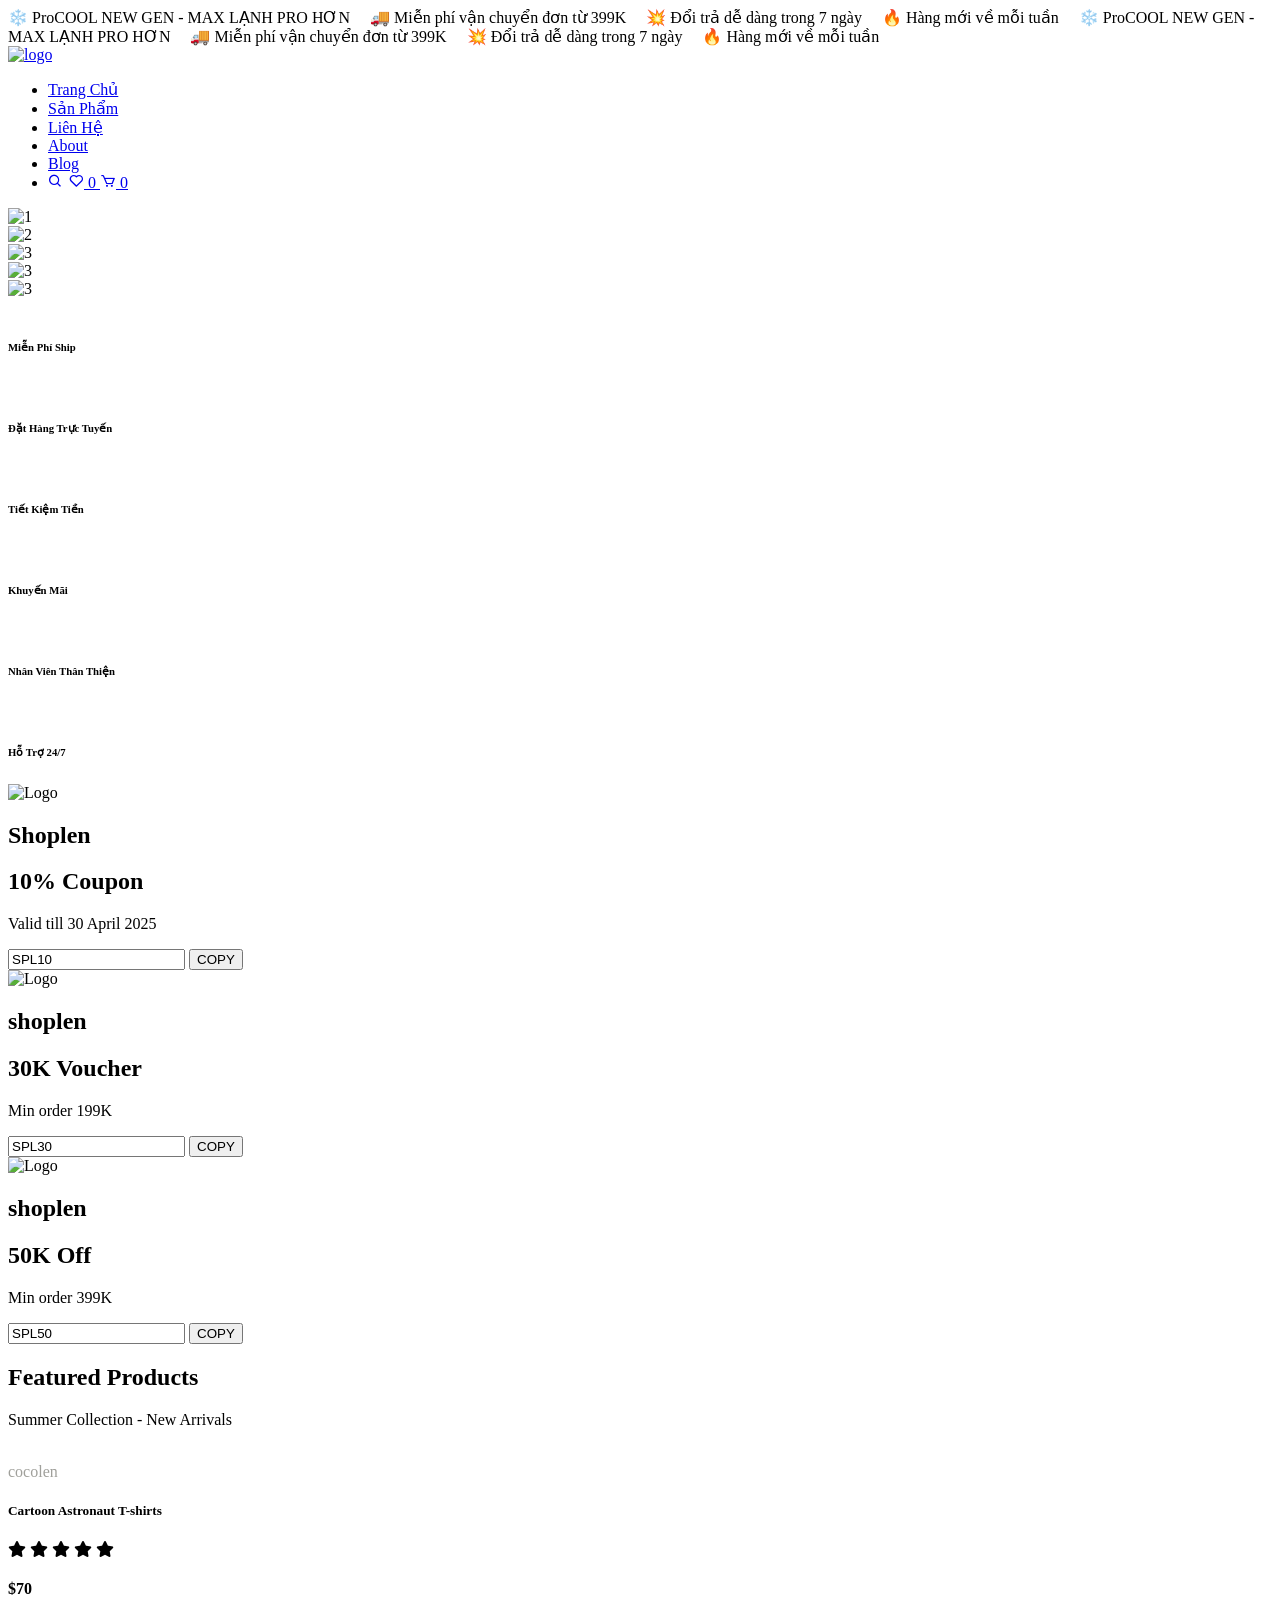
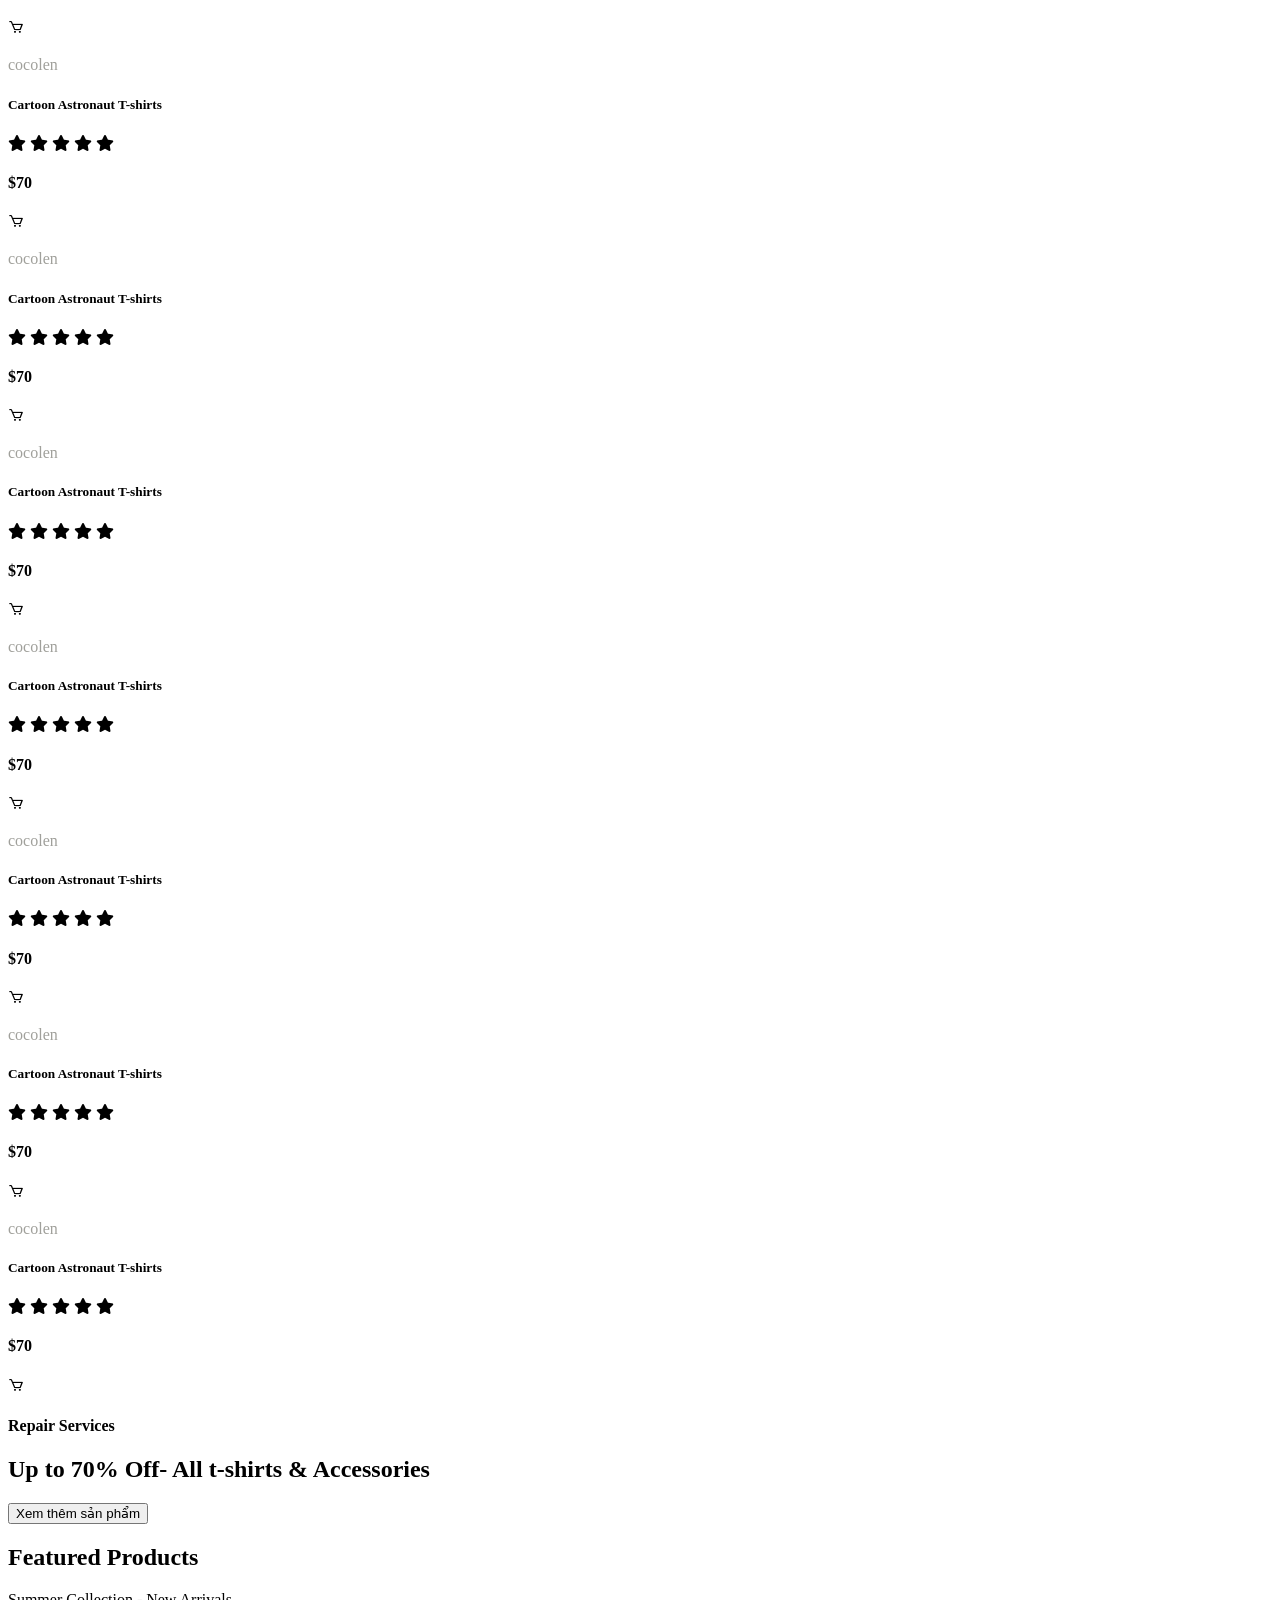
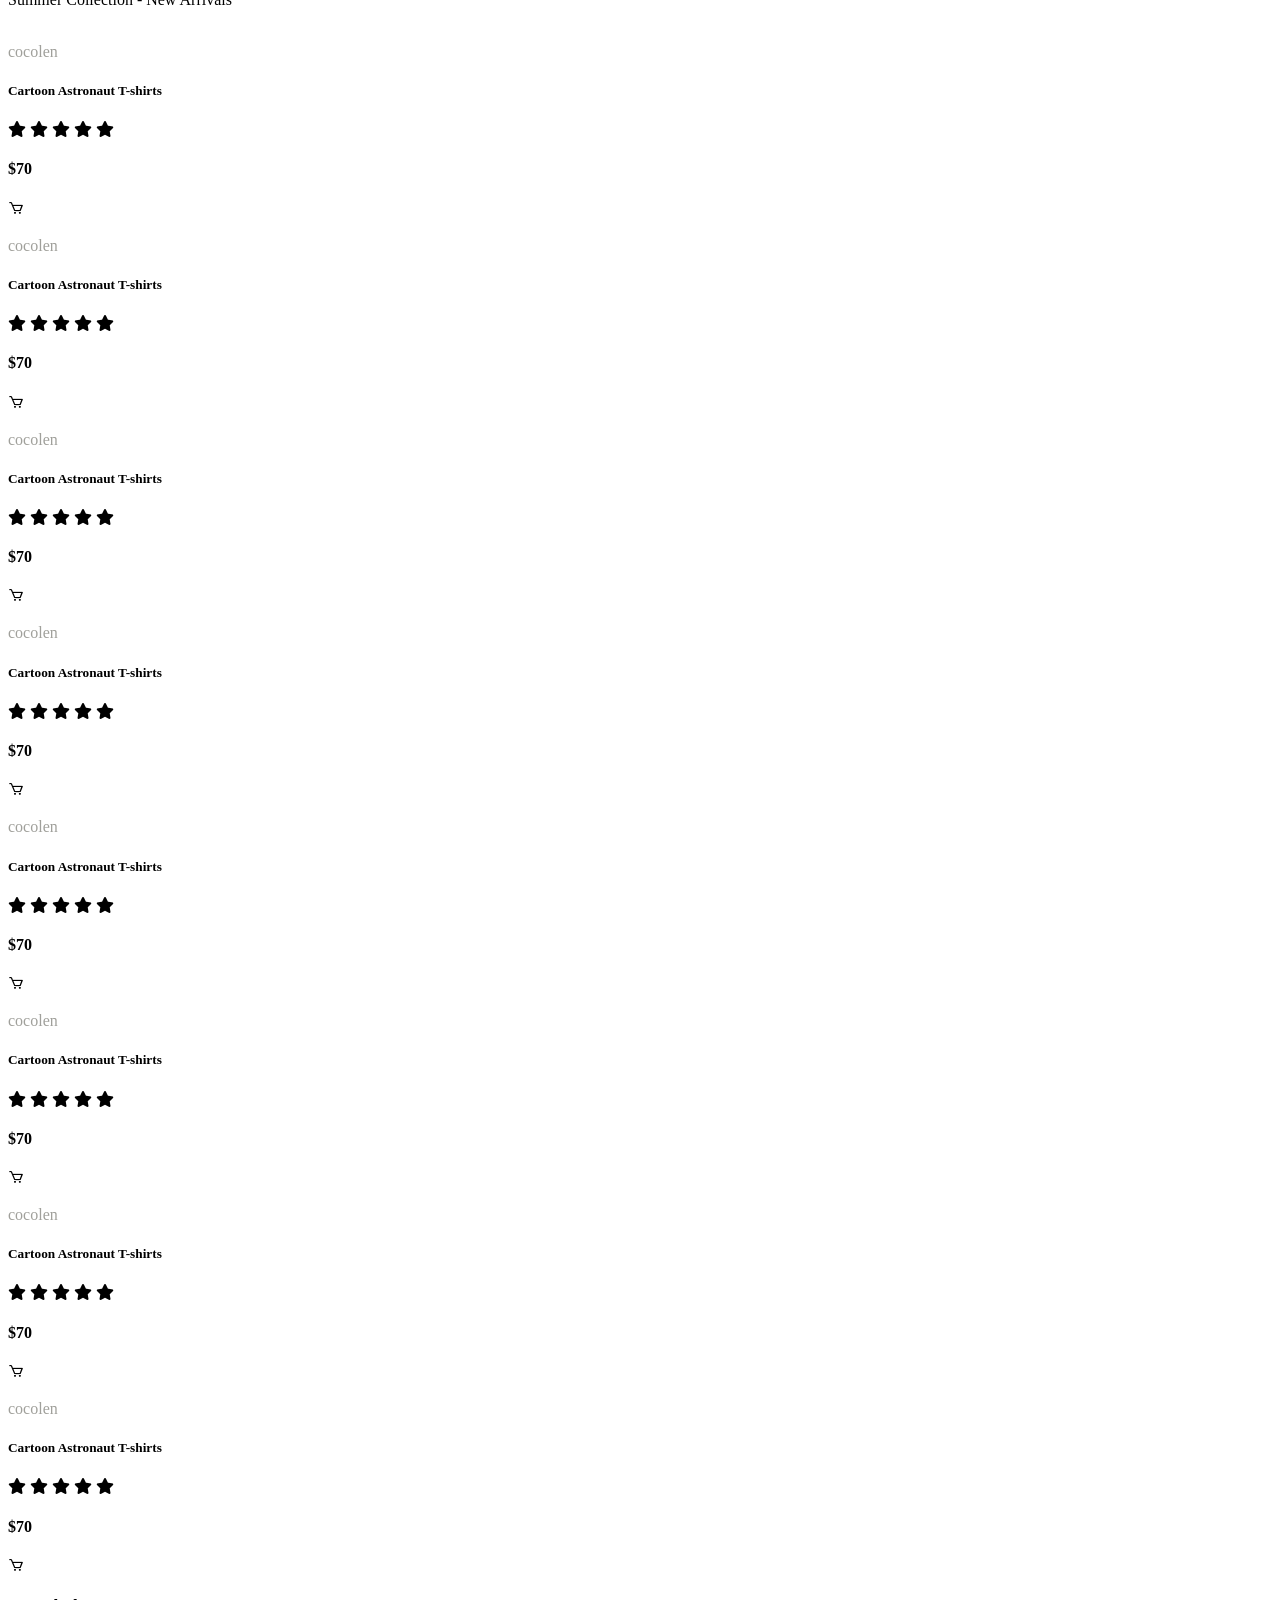
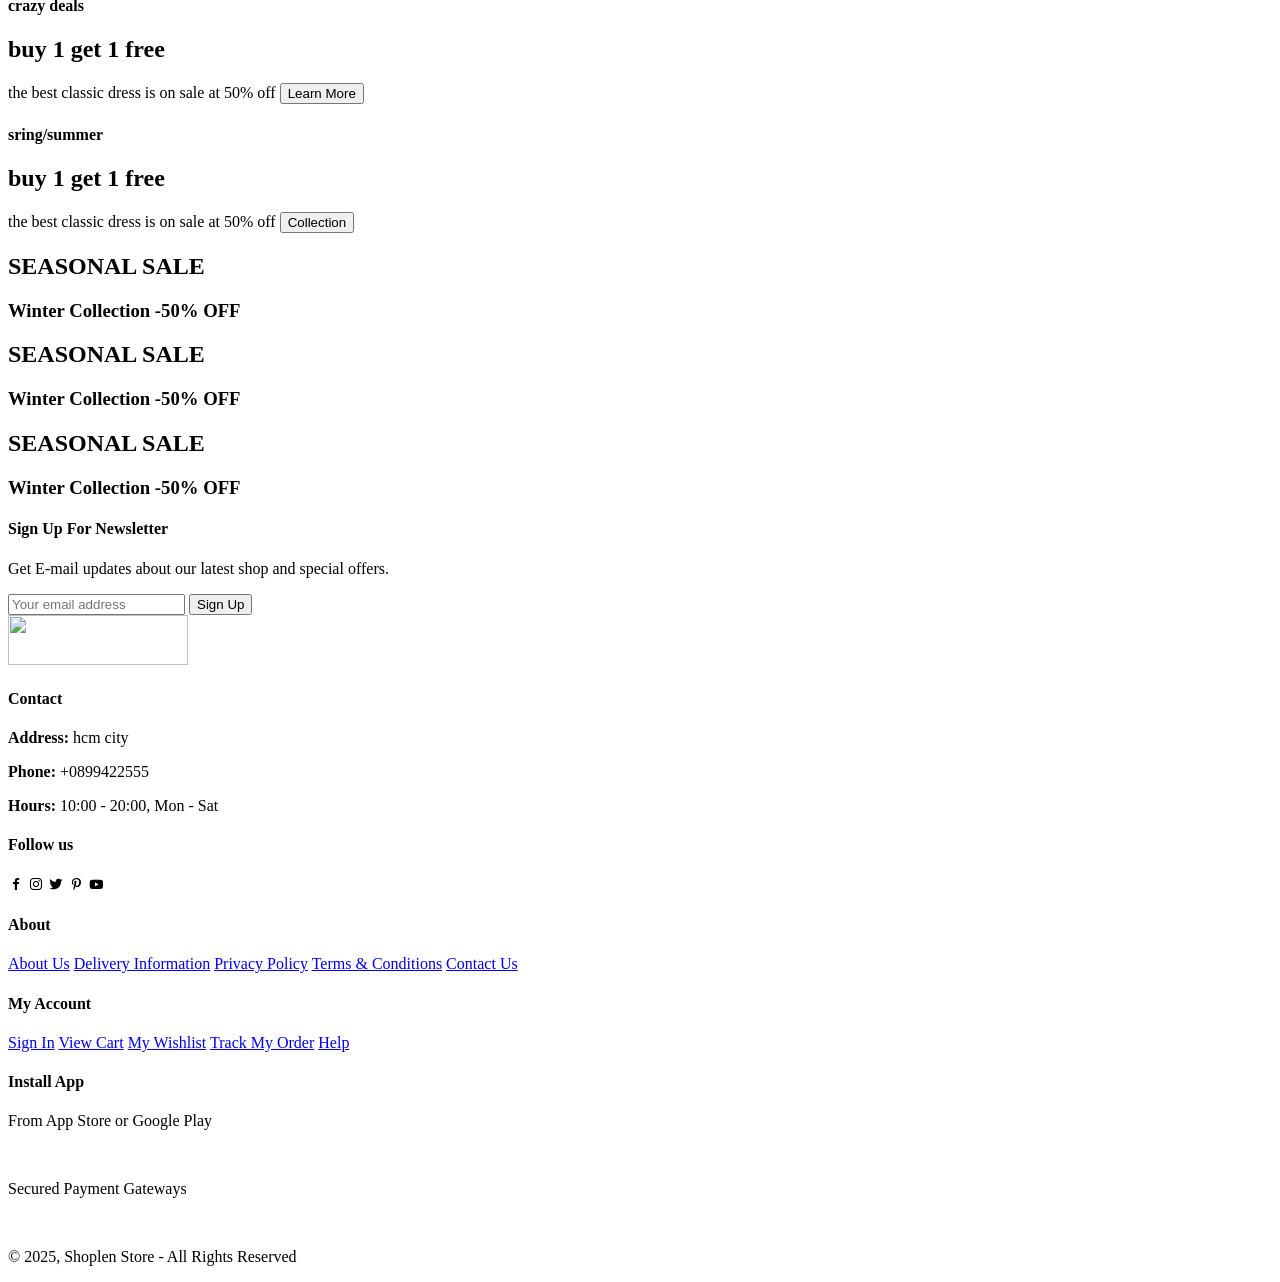
==== index.html @ 3653d57c "Lần commit đầu tiên" ====
<!DOCTYPE html>
<html lang="en">
    <head>
        <meta charset="UTF-8" />
        <meta name="viewport" content="width=device-width, initial-scale=1.0" />
        <title>Shoplen</title>
        <link rel="icon" href="favicon.ico" />
        <link rel="stylesheet" href="/store/style.css" />
        <link rel="stylesheet" href="https://unpkg.com/boxicons@latest/css/boxicons.min.css" />
        <link rel="stylesheet" href="https://cdnjs.cloudflare.com/ajax/libs/font-awesome/6.5.0/css/all.min.css" />
    </head>
    <body>
        <!-- 🔶 Thanh thông báo chạy -->
        <section>
            <div class="marquee-bar">
                <div class="marquee-text">
                    ❄️ ProCOOL NEW GEN - MAX LẠNH PRO HƠN &nbsp;&nbsp;&nbsp; 🚚 Miễn phí vận chuyển đơn từ 399K
                    &nbsp;&nbsp;&nbsp; 💥 Đổi trả dễ dàng trong 7 ngày &nbsp;&nbsp;&nbsp; 🔥 Hàng mới về mỗi tuần
                    &nbsp;&nbsp;&nbsp; ❄️ ProCOOL NEW GEN - MAX LẠNH PRO HƠN &nbsp;&nbsp;&nbsp; 🚚 Miễn phí vận chuyển
                    đơn từ 399K &nbsp;&nbsp;&nbsp; 💥 Đổi trả dễ dàng trong 7 ngày &nbsp;&nbsp;&nbsp; 🔥 Hàng mới về mỗi
                    tuần
                </div>
            </div>
        </section>
        <!-- Thanh header -->
        <section id="main-header">
            <!-- Logo -->
            <a href="index.html"><img height="50" width="180" src="/store/img/logo.png" alt="logo" /></a>
            <div>
                <ul id="nav-menu">
                    <li><a href="index.html">Trang Chủ</a></li>
                    <li><a href="product.html">Sản Phẩm</a></li>
                    <li><a href="contact.html">Liên Hệ</a></li>
                    <li><a href="about.html">About</a></li>
                    <li><a href="blog.html">Blog</a></li>
                    <!-- <li>
                        <a href="#" class="icon-btn" title="Tìm kiếm"><i class="bx bx-search"></i></a>
                        <a href="love.html" class="icon-btn" title="Yêu thích"><i class="bx bx-heart"></i></a>
                        <a href="cart.html" class="icon-btn" title="Giỏ hàng"><i class="bx bx-cart"></i></a>
                    </li> -->
                    <li>
                        <a href="#" class="icon-btn" title="Tìm kiếm"><i class="bx bx-search"></i></a>

                        <a href="love.html" class="icon-btn" title="Yêu thích">
                            <span class="icon-wrapper">
                                <i class="bx bx-heart"></i>
                                <span class="badge">0</span>
                            </span>
                        </a>

                        <a href="cart.html" class="icon-btn" title="Giỏ hàng">
                            <span class="icon-wrapper">
                                <i class="bx bx-cart"></i>
                                <span class="badge">0</span>
                            </span>
                        </a>
                    </li>
                </ul>
            </div>
            <!-- <div id="mobile">
                <a href="cart.html" class="icon-btn" title="Giỏ hàng">
                    <span class="icon-wrapper">
                        <i class="bx bx-cart"></i>
                        <span class="badge">0</span>
                    </span>
                </a>
                <i id="bar" class="bx bx-menu"></i>
            </div> -->
        </section>
        <!-- Thanh header -->
        <!-- <header class="main-header"> -->
        <!-- 🔶 Logo -->
        <!-- <img src="/store/img/logo2.png" height="30" width="185" alt="icondenim" />
                <nav class="nav-menu">
                    <a href="#">Sản phẩm</a>
                    <a href="#">Khuyến mãi</a>
                    <a href="#">Liên hệ</a>
                    <a href="#">Blog</a>
                </nav> -->
        <!-- Cho vào header/menu -->
        <!-- <div class="header-icons">
                    <a href="#" class="icon-btn" title="Tìm kiếm"><i class="bx bx-search"></i></a>
                    <a href="cart.html" class="icon-btn" title="Giỏ hàng"><i class="bx bx-cart"></i></a>
                    <a href="login.html" class="icon-btn" title="Đăng nhập"><i class="bx bx-user"></i></a>
                </div>
            </header> -->

        <!-- 🔶 Slides banner -->
        <section class="hero-slider">
            <div class="slider">
                <div class="slide active"><img src="/store/img/slider_4.webp" alt="1" /></div>
                <div class="slide">
                    <img src="/store/img/slider_3.webp" alt="2" />
                </div>
                <div class="slide">
                    <img src="/store/img/slider_4.webp" alt="3" />
                </div>
                <div class="slide"><img src="/store/img/slider_5.jpg" alt="3" /></div>
                <div class="slide">
                    <img src="/store/img/slider_5.webp" alt="3" />
                </div>
                <!-- Thêm slide tùy ý -->
            </div>
            <!-- Nút trái/phải -->
            <!-- <button class="nav prev">&#10094;</button>
            <button class="nav next">&#10095;</button> -->

            <!-- Dot tròn -->
            <!-- <div class="dots">
                <span class="dot active"></span>
                <span class="dot"></span>
                <span class="dot"></span>
            </div> -->
        </section>
        <section id="feature" class="section-p1">
            <div class="fe-box">
                <img src="/nangnuong/img/features/f1.png" alt="" />
                <h6>Miễn Phí Ship</h6>
            </div>
            <div class="fe-box">
                <img src="/nangnuong/img/features/f2.png" alt="" />
                <h6>Đặt Hàng Trực Tuyến</h6>
            </div>
            <div class="fe-box">
                <img src="/nangnuong/img/features/f3.png" alt="" />
                <h6>Tiết Kiệm Tiền</h6>
            </div>
            <div class="fe-box">
                <img src="/nangnuong/img/features/f4.png" alt="" />
                <h6>Khuyến Mãi</h6>
            </div>
            <div class="fe-box">
                <img src="/nangnuong/img/features/f5.png" alt="" />
                <h6>Nhân Viên Thân Thiện</h6>
            </div>
            <div class="fe-box">
                <img src="/nangnuong/img/features/f6.png" alt="" />
                <h6>Hỗ Trợ 24/7</h6>
            </div>
        </section>
        <!-- <section id="voucher-section" class="section-p1">
            <div class="voucher-container">
                <div class="voucher-box">
                    <img src="/path/icon-voucher.svg" alt="voucher" />
                    <div class="voucher-info">
                        <div class="value">50K</div>
                        <div class="condition">đơn từ 199K</div>
                        <div class="code">PROMO50</div>
                    </div>
                </div>
                <div class="voucher-box">
                    <img src="/path/icon-voucher.svg" alt="voucher" />
                    <div class="voucher-info">
                        <div class="value">70K</div>
                        <div class="condition">đơn từ 399K</div>
                        <div class="code">PROMO70</div>
                    </div>
                </div>
                <div class="voucher-box">
                    <img src="/path/icon-voucher.svg" alt="voucher" />
                    <div class="voucher-info">
                        <div class="value">100K</div>
                        <div class="condition">đơn từ 699K</div>
                        <div class="code">PROMO100</div>
                    </div>
                </div>
            </div>
        </section> -->
        <!-- <section class="voucher">
            <div class="cart">
                <div class="main">
                    <div class="co-img">
                        <img
                            src="https://i.pinimg.com/originals/c7/84/67/c78467db9ff497393cb548a48f02d451.png"
                            alt=""
                        />
                    </div>
                    <div class="vertical"></div>
                    <div class="content">
                        <h2>Mcdonalds</h2>
                        <h1>10% <span>coupon</span></h1>
                        <p>Valid till 30 April 2025</p>
                    </div>
                    <div class="copy-button">
                        <input id="copyvalue" type="text" value="COCOLEN" readonly />
                        <button onclick="copyIt()" class="copybtn">COPY</button>
                    </div>
                </div>
            </div>
        </section> -->
        <section class="voucher-wrapper">
            <div class="voucher-row">
                <!-- Voucher 1 -->
                <div class="coupon-card">
                    <div class="main">
                        <div class="co-img">
                            <!-- <img
                                src="https://i.pinimg.com/originals/c7/84/67/c78467db9ff497393cb548a48f02d451.png"
                                alt="Logo"
                            /> -->
                            <img src="/store/img/voucher.png" alt="Logo" />
                        </div>
                        <div class="vertical"></div>
                        <div class="content">
                            <h2>Shoplen</h2>
                            <h1>10% <span>Coupon</span></h1>
                            <p>Valid till 30 April 2025</p>
                        </div>
                    </div>
                    <div class="copy-button">
                        <!-- <input type="text" class="coupon-code" value="MC10" readonly /> -->
                        <input type="text" class="coupon-code" value="SPL10" readonly />
                        <button class="copybtn">COPY</button>
                    </div>
                </div>

                <!-- Voucher 2 -->
                <div class="coupon-card">
                    <div class="main">
                        <div class="co-img">
                            <img src="/store/img/voucher.png" alt="Logo" />
                        </div>
                        <div class="vertical"></div>
                        <div class="content">
                            <h2>shoplen</h2>
                            <h1>30K <span>Voucher</span></h1>
                            <p>Min order 199K</p>
                        </div>
                    </div>
                    <div class="copy-button">
                        <input type="text" class="coupon-code" value="SPL30" readonly />
                        <button class="copybtn">COPY</button>
                    </div>
                </div>

                <!-- Voucher 3 -->
                <div class="coupon-card">
                    <div class="main">
                        <div class="co-img">
                            <img src="/store/img/voucher.png" alt="Logo" />
                        </div>
                        <div class="vertical"></div>
                        <div class="content">
                            <h2>shoplen</h2>
                            <h1>50K <span>Off</span></h1>
                            <p>Min order 399K</p>
                        </div>
                    </div>
                    <div class="copy-button">
                        <input type="text" class="coupon-code" value="SPL50" readonly />
                        <button class="copybtn">COPY</button>
                    </div>
                </div>
            </div>
        </section>
        <!-- 🔶 Sản phẩm nổi bật -->
        <section id="product1" class="section-p1">
            <h2>Featured Products</h2>
            <p>Summer Collection - New Arrivals</p>
            <div class="pro-container">
                <div class="pro" onclick="window.location.href='productdetails.html';" style="cursor: pointer">
                    <img src="/nangnuong/img/cuonlen/Group 1.png" alt="" />
                    <div class="des">
                        <span style="color: rgb(160, 160, 155)">cocolen</span>
                        <h5>Cartoon Astronaut T-shirts</h5>
                        <div class="star">
                            <i class="fas fa-star"></i>
                            <i class="fas fa-star"></i>
                            <i class="fas fa-star"></i>
                            <i class="fas fa-star"></i>
                            <i class="fas fa-star"></i>
                        </div>
                        <h4>$70</h4>
                    </div>
                    <!-- <a href="#"><i class="fa-solid fa-cart-shopping" style="color:blueviolet;"></i></a> -->
                    <!-- <img width="10" height="10" src="https://theme.hstatic.net/1000360022/1001315729/14/shopping-cart.svg?v=14680" alt=""> -->
                    <a href="#" class="cart"
                        ><i class="bx bx-cart" style="color: black; width: 20px height 20px"></i>
                    </a>
                </div>
                <div class="pro">
                    <img src="/nangnuong/img/cuonlen/Group 2.png" alt="" />
                    <div class="des">
                        <span style="color: rgb(160, 160, 155)">cocolen</span>
                        <h5>Cartoon Astronaut T-shirts</h5>
                        <div class="star">
                            <i class="fas fa-star"></i>
                            <i class="fas fa-star"></i>
                            <i class="fas fa-star"></i>
                            <i class="fas fa-star"></i>
                            <i class="fas fa-star"></i>
                        </div>
                        <h4>$70</h4>
                    </div>
                    <!-- <a href="#"><i class="fa-solid fa-cart-shopping" style="color:blueviolet;"></i></a> -->
                    <!-- <img width="10" height="10" src="https://theme.hstatic.net/1000360022/1001315729/14/shopping-cart.svg?v=14680" alt=""> -->
                    <a href="#" class="cart"
                        ><i class="bx bx-cart" style="color: black; width: 20px height 20px"></i>
                    </a>
                </div>
                <div class="pro">
                    <img src="/nangnuong/img/cuonlen/Group 3.png" alt="" />
                    <div class="des">
                        <span style="color: rgb(160, 160, 155)">cocolen</span>
                        <h5>Cartoon Astronaut T-shirts</h5>
                        <div class="star">
                            <i class="fas fa-star"></i>
                            <i class="fas fa-star"></i>
                            <i class="fas fa-star"></i>
                            <i class="fas fa-star"></i>
                            <i class="fas fa-star"></i>
                        </div>
                        <h4>$70</h4>
                    </div>
                    <!-- <a href="#"><i class="fa-solid fa-cart-shopping" style="color:blueviolet;"></i></a> -->
                    <!-- <img width="10" height="10" src="https://theme.hstatic.net/1000360022/1001315729/14/shopping-cart.svg?v=14680" alt=""> -->
                    <a href="#" class="cart"
                        ><i class="bx bx-cart" style="color: black; width: 20px height 20px"></i>
                    </a>
                </div>
                <div class="pro">
                    <img src="/nangnuong/img/cuonlen/Group 4.png" alt="" />
                    <div class="des">
                        <span style="color: rgb(160, 160, 155)">cocolen</span>
                        <h5>Cartoon Astronaut T-shirts</h5>
                        <div class="star">
                            <i class="fas fa-star"></i>
                            <i class="fas fa-star"></i>
                            <i class="fas fa-star"></i>
                            <i class="fas fa-star"></i>
                            <i class="fas fa-star"></i>
                        </div>
                        <h4>$70</h4>
                    </div>
                    <!-- <a href="#"><i class="fa-solid fa-cart-shopping" style="color:blueviolet;"></i></a> -->
                    <!-- <img width="10" height="10" src="https://theme.hstatic.net/1000360022/1001315729/14/shopping-cart.svg?v=14680" alt=""> -->
                    <a href="#" class="cart"
                        ><i class="bx bx-cart" style="color: black; width: 20px height 20px"></i>
                    </a>
                </div>
                <div class="pro">
                    <img src="/nangnuong/img/cuonlen/Group 5.png" alt="" />
                    <div class="des">
                        <span style="color: rgb(160, 160, 155)">cocolen</span>
                        <h5>Cartoon Astronaut T-shirts</h5>
                        <div class="star">
                            <i class="fas fa-star"></i>
                            <i class="fas fa-star"></i>
                            <i class="fas fa-star"></i>
                            <i class="fas fa-star"></i>
                            <i class="fas fa-star"></i>
                        </div>
                        <h4>$70</h4>
                    </div>
                    <!-- <a href="#"><i class="fa-solid fa-cart-shopping" style="color:blueviolet;"></i></a> -->
                    <!-- <img width="10" height="10" src="https://theme.hstatic.net/1000360022/1001315729/14/shopping-cart.svg?v=14680" alt=""> -->
                    <a href="#" class="cart"
                        ><i class="bx bx-cart" style="color: black; width: 20px height 20px"></i>
                    </a>
                </div>
                <div class="pro">
                    <img src="/nangnuong/img/cuonlen/Group 6.png" alt="" />
                    <div class="des">
                        <span style="color: rgb(160, 160, 155)">cocolen</span>
                        <h5>Cartoon Astronaut T-shirts</h5>
                        <div class="star">
                            <i class="fas fa-star"></i>
                            <i class="fas fa-star"></i>
                            <i class="fas fa-star"></i>
                            <i class="fas fa-star"></i>
                            <i class="fas fa-star"></i>
                        </div>
                        <h4>$70</h4>
                    </div>
                    <!-- <a href="#"><i class="fa-solid fa-cart-shopping" style="color:blueviolet;"></i></a> -->
                    <!-- <img width="10" height="10" src="https://theme.hstatic.net/1000360022/1001315729/14/shopping-cart.svg?v=14680" alt=""> -->
                    <a href="#" class="cart"
                        ><i class="bx bx-cart" style="color: black; width: 20px height 20px"></i>
                    </a>
                </div>
                <div class="pro">
                    <img src="/nangnuong/img/cuonlen/Group 7.png" alt="" />
                    <div class="des">
                        <span style="color: rgb(160, 160, 155)">cocolen</span>
                        <h5>Cartoon Astronaut T-shirts</h5>
                        <div class="star">
                            <i class="fas fa-star"></i>
                            <i class="fas fa-star"></i>
                            <i class="fas fa-star"></i>
                            <i class="fas fa-star"></i>
                            <i class="fas fa-star"></i>
                        </div>
                        <h4>$70</h4>
                    </div>
                    <!-- <a href="#"><i class="fa-solid fa-cart-shopping" style="color:blueviolet;"></i></a> -->
                    <!-- <img width="10" height="10" src="https://theme.hstatic.net/1000360022/1001315729/14/shopping-cart.svg?v=14680" alt=""> -->
                    <a href="#" class="cart"
                        ><i class="bx bx-cart" style="color: black; width: 20px height 20px"></i>
                    </a>
                </div>
                <div class="pro">
                    <img src="/nangnuong/img/cuonlen/Group 8.png" alt="" />
                    <div class="des">
                        <span style="color: rgb(160, 160, 155)">cocolen</span>
                        <h5>Cartoon Astronaut T-shirts</h5>
                        <div class="star">
                            <i class="fas fa-star"></i>
                            <i class="fas fa-star"></i>
                            <i class="fas fa-star"></i>
                            <i class="fas fa-star"></i>
                            <i class="fas fa-star"></i>
                        </div>
                        <h4>$70</h4>
                    </div>
                    <!-- <a href="#"><i class="fa-solid fa-cart-shopping" style="color:blueviolet;"></i></a> -->
                    <!-- <img width="10" height="10" src="https://theme.hstatic.net/1000360022/1001315729/14/shopping-cart.svg?v=14680" alt=""> -->
                    <a href="#" class="cart"
                        ><i class="bx bx-cart" style="color: black; width: 20px height 20px"></i>
                    </a>
                </div>
            </div>
        </section>
        <!-- 🔶 banner -->
        <section id="banner">
            <h4>Repair Services</h4>
            <h2>Up to <span>70% Off</span>- All t-shirts & Accessories</h2>
            <button onclick="window.location.href='newproduct.html'">Xem thêm sản phẩm</button>
        </section>
        <!-- <section id="banner">
            <div class="banner-content">
                <h4>Repair Services</h4>
                <h2>Up to <span>70% Off</span> - All t-shirts & Accessories</h2>
                <button>Explore More</button>
            </div>
        </section> -->
        <!-- 🔶 Sản phẩm mới -->
        <section id="product1" class="section-p1">
            <h2>Featured Products</h2>
            <p>Summer Collection - New Arrivals</p>
            <div class="pro-container">
                <div class="pro">
                    <img src="/nangnuong/img/cuonlen/Group 9.png" alt="" />
                    <div class="des">
                        <span style="color: rgb(160, 160, 155)">cocolen</span>
                        <h5>Cartoon Astronaut T-shirts</h5>
                        <div class="star">
                            <i class="fas fa-star"></i>
                            <i class="fas fa-star"></i>
                            <i class="fas fa-star"></i>
                            <i class="fas fa-star"></i>
                            <i class="fas fa-star"></i>
                        </div>
                        <h4>$70</h4>
                    </div>
                    <!-- <a href="#"><i class="fa-solid fa-cart-shopping" style="color:blueviolet;"></i></a> -->
                    <!-- <img width="10" height="10" src="https://theme.hstatic.net/1000360022/1001315729/14/shopping-cart.svg?v=14680" alt=""> -->
                    <a href="#" class="cart"
                        ><i class="bx bx-cart" style="color: black; width: 20px height 20px"></i>
                    </a>
                </div>
                <div class="pro">
                    <img src="/nangnuong/img/cuonlen/Group 10.png" alt="" />
                    <div class="des">
                        <span style="color: rgb(160, 160, 155)">cocolen</span>
                        <h5>Cartoon Astronaut T-shirts</h5>
                        <div class="star">
                            <i class="fas fa-star"></i>
                            <i class="fas fa-star"></i>
                            <i class="fas fa-star"></i>
                            <i class="fas fa-star"></i>
                            <i class="fas fa-star"></i>
                        </div>
                        <h4>$70</h4>
                    </div>
                    <!-- <a href="#"><i class="fa-solid fa-cart-shopping" style="color:blueviolet;"></i></a> -->
                    <!-- <img width="10" height="10" src="https://theme.hstatic.net/1000360022/1001315729/14/shopping-cart.svg?v=14680" alt=""> -->
                    <a href="#" class="cart"
                        ><i class="bx bx-cart" style="color: black; width: 20px height 20px"></i>
                    </a>
                </div>
                <div class="pro">
                    <img src="/nangnuong/img/cuonlen/Group 11.png" alt="" />
                    <div class="des">
                        <span style="color: rgb(160, 160, 155)">cocolen</span>
                        <h5>Cartoon Astronaut T-shirts</h5>
                        <div class="star">
                            <i class="fas fa-star"></i>
                            <i class="fas fa-star"></i>
                            <i class="fas fa-star"></i>
                            <i class="fas fa-star"></i>
                            <i class="fas fa-star"></i>
                        </div>
                        <h4>$70</h4>
                    </div>
                    <!-- <a href="#"><i class="fa-solid fa-cart-shopping" style="color:blueviolet;"></i></a> -->
                    <!-- <img width="10" height="10" src="https://theme.hstatic.net/1000360022/1001315729/14/shopping-cart.svg?v=14680" alt=""> -->
                    <a href="#" class="cart"
                        ><i class="bx bx-cart" style="color: black; width: 20px height 20px"></i>
                    </a>
                </div>
                <div class="pro">
                    <img src="/nangnuong/img/cuonlen/Group 12.png" alt="" />
                    <div class="des">
                        <span style="color: rgb(160, 160, 155)">cocolen</span>
                        <h5>Cartoon Astronaut T-shirts</h5>
                        <div class="star">
                            <i class="fas fa-star"></i>
                            <i class="fas fa-star"></i>
                            <i class="fas fa-star"></i>
                            <i class="fas fa-star"></i>
                            <i class="fas fa-star"></i>
                        </div>
                        <h4>$70</h4>
                    </div>
                    <!-- <a href="#"><i class="fa-solid fa-cart-shopping" style="color:blueviolet;"></i></a> -->
                    <!-- <img width="10" height="10" src="https://theme.hstatic.net/1000360022/1001315729/14/shopping-cart.svg?v=14680" alt=""> -->
                    <a href="#" class="cart"
                        ><i class="bx bx-cart" style="color: black; width: 20px height 20px"></i>
                    </a>
                </div>
                <div class="pro">
                    <img src="/nangnuong/img/cuonlen/Group 13.png" alt="" />
                    <div class="des">
                        <span style="color: rgb(160, 160, 155)">cocolen</span>
                        <h5>Cartoon Astronaut T-shirts</h5>
                        <div class="star">
                            <i class="fas fa-star"></i>
                            <i class="fas fa-star"></i>
                            <i class="fas fa-star"></i>
                            <i class="fas fa-star"></i>
                            <i class="fas fa-star"></i>
                        </div>
                        <h4>$70</h4>
                    </div>
                    <!-- <a href="#"><i class="fa-solid fa-cart-shopping" style="color:blueviolet;"></i></a> -->
                    <!-- <img width="10" height="10" src="https://theme.hstatic.net/1000360022/1001315729/14/shopping-cart.svg?v=14680" alt=""> -->
                    <a href="#" class="cart"
                        ><i class="bx bx-cart" style="color: black; width: 20px height 20px"></i>
                    </a>
                </div>
                <div class="pro">
                    <img src="/nangnuong/img/cuonlen/Group 14.png" alt="" />
                    <div class="des">
                        <span style="color: rgb(160, 160, 155)">cocolen</span>
                        <h5>Cartoon Astronaut T-shirts</h5>
                        <div class="star">
                            <i class="fas fa-star"></i>
                            <i class="fas fa-star"></i>
                            <i class="fas fa-star"></i>
                            <i class="fas fa-star"></i>
                            <i class="fas fa-star"></i>
                        </div>
                        <h4>$70</h4>
                    </div>
                    <!-- <a href="#"><i class="fa-solid fa-cart-shopping" style="color:blueviolet;"></i></a> -->
                    <!-- <img width="10" height="10" src="https://theme.hstatic.net/1000360022/1001315729/14/shopping-cart.svg?v=14680" alt=""> -->
                    <a href="#" class="cart"
                        ><i class="bx bx-cart" style="color: black; width: 20px height 20px"></i>
                    </a>
                </div>
                <div class="pro">
                    <img src="/nangnuong/img/cuonlen/Group 15.png" alt="" />
                    <div class="des">
                        <span style="color: rgb(160, 160, 155)">cocolen</span>
                        <h5>Cartoon Astronaut T-shirts</h5>
                        <div class="star">
                            <i class="fas fa-star"></i>
                            <i class="fas fa-star"></i>
                            <i class="fas fa-star"></i>
                            <i class="fas fa-star"></i>
                            <i class="fas fa-star"></i>
                        </div>
                        <h4>$70</h4>
                    </div>
                    <!-- <a href="#"><i class="fa-solid fa-cart-shopping" style="color:blueviolet;"></i></a> -->
                    <!-- <img width="10" height="10" src="https://theme.hstatic.net/1000360022/1001315729/14/shopping-cart.svg?v=14680" alt=""> -->
                    <a href="#" class="cart"
                        ><i class="bx bx-cart" style="color: black; width: 20px height 20px"></i>
                    </a>
                </div>
                <div class="pro">
                    <img src="/nangnuong/img/cuonlen/Group 16.png" alt="" />
                    <div class="des">
                        <span style="color: rgb(160, 160, 155)">cocolen</span>
                        <h5>Cartoon Astronaut T-shirts</h5>
                        <div class="star">
                            <i class="fas fa-star"></i>
                            <i class="fas fa-star"></i>
                            <i class="fas fa-star"></i>
                            <i class="fas fa-star"></i>
                            <i class="fas fa-star"></i>
                        </div>
                        <h4>$70</h4>
                    </div>
                    <!-- <a href="#"><i class="fa-solid fa-cart-shopping" style="color:blueviolet;"></i></a> -->
                    <!-- <img width="10" height="10" src="https://theme.hstatic.net/1000360022/1001315729/14/shopping-cart.svg?v=14680" alt=""> -->
                    <a href="#" class="cart"
                        ><i class="bx bx-cart" style="color: black; width: 20px height 20px"></i>
                    </a>
                </div>
            </div>
        </section>
        <!-- call to action banner -->
        <section id="sm-banner" class="section-p1">
            <div class="banner-box">
                <h4>crazy deals</h4>
                <h2>buy 1 get 1 free</h2>
                <span>the best classic dress is on sale at 50% off</span>
                <button class="white">Learn More</button>
            </div>
            <div class="banner-box banner-box2">
                <h4>sring/summer</h4>
                <h2>buy 1 get 1 free</h2>
                <span>the best classic dress is on sale at 50% off</span>
                <button class="white">Collection</button>
            </div>
        </section>
        <section id="banner3">
            <div class="banner-box">
                <h2>SEASONAL SALE</h2>
                <h3>Winter Collection -50% OFF</h3>
            </div>
            <div class="banner-box banner-box2">
                <h2>SEASONAL SALE</h2>
                <h3>Winter Collection -50% OFF</h3>
            </div>
            <div class="banner-box banner-box3">
                <h2>SEASONAL SALE</h2>
                <h3>Winter Collection -50% OFF</h3>
            </div>
        </section>
        <section id="newsletter" class="section-p1">
            <div class="newstext">
                <h4>Sign Up For Newsletter</h4>
                <p>Get E-mail updates about our latest shop and<span> special offers.</span></p>
            </div>
            <div class="form">
                <input type="text" placeholder="Your email address" />
                <button class="normal">Sign Up</button>
            </div>
        </section>
        <!-- 🔶 Footer -->
        <footer class="section-p1">
            <div class="col">
                <img class="logo" height="50" width="180" src="/store/img/logo.png" alt="" />
                <h4>Contact</h4>
                <p><strong>Address:</strong> hcm city</p>
                <p><strong>Phone:</strong> +0899422555</p>
                <p><strong>Hours:</strong> 10:00 - 20:00, Mon - Sat</p>

                <div class="follow">
                    <h4>Follow us</h4>
                    <div class="icon">
                        <i class="bx bxl-facebook"></i>
                        <i class="bx bxl-instagram"></i>
                        <i class="bx bxl-twitter"></i>
                        <i class="bx bxl-pinterest-alt"></i>
                        <i class="bx bxl-youtube"></i>
                    </div>
                </div>
            </div>
            <div class="col">
                <h4>About</h4>
                <a href="#">About Us</a>
                <a href="#">Delivery Information</a>
                <a href="#">Privacy Policy</a>
                <a href="#">Terms & Conditions</a>
                <a href="#">Contact Us</a>
            </div>

            <div class="col">
                <h4>My Account</h4>
                <a href="#">Sign In</a>
                <a href="#">View Cart</a>
                <a href="#">My Wishlist</a>
                <a href="#">Track My Order</a>
                <a href="#">Help</a>
            </div>

            <div class="col install">
                <h4>Install App</h4>
                <p>From App Store or Google Play</p>
                <div class="row">
                    <img src="/store/img/img/pay/app.jpg" alt="" />
                    <img src="/store/img/img/pay/play.jpg" alt="" />
                </div>
                <p>Secured Payment Gateways</p>
                <img src="/store/img/img/pay/pay.png" alt="" />
            </div>
            <div class="copyright">
                <p>© 2025, Shoplen Store - All Rights Reserved</p>
            </div>
        </footer>
        <!-- 🔶 Sản phẩm mới -->
        <script src="/store/script.js"></script>
    </body>
</html>
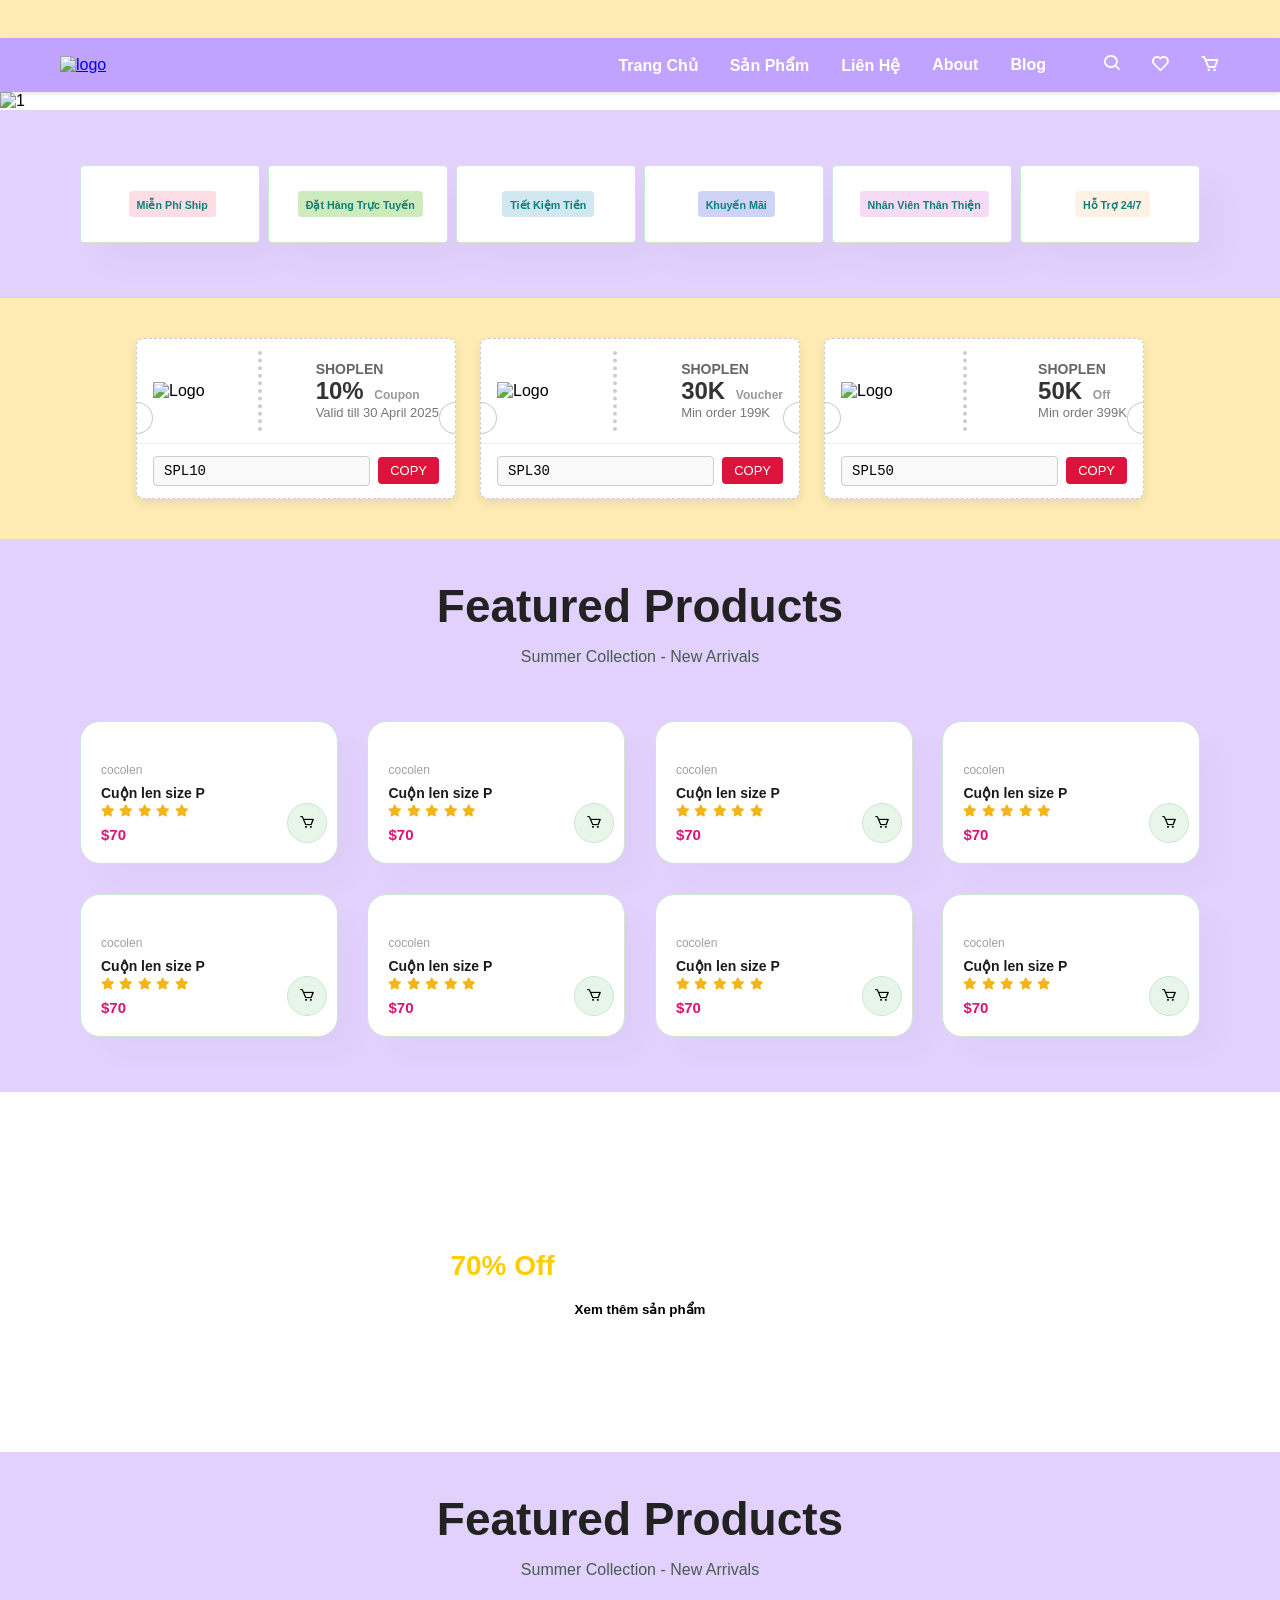
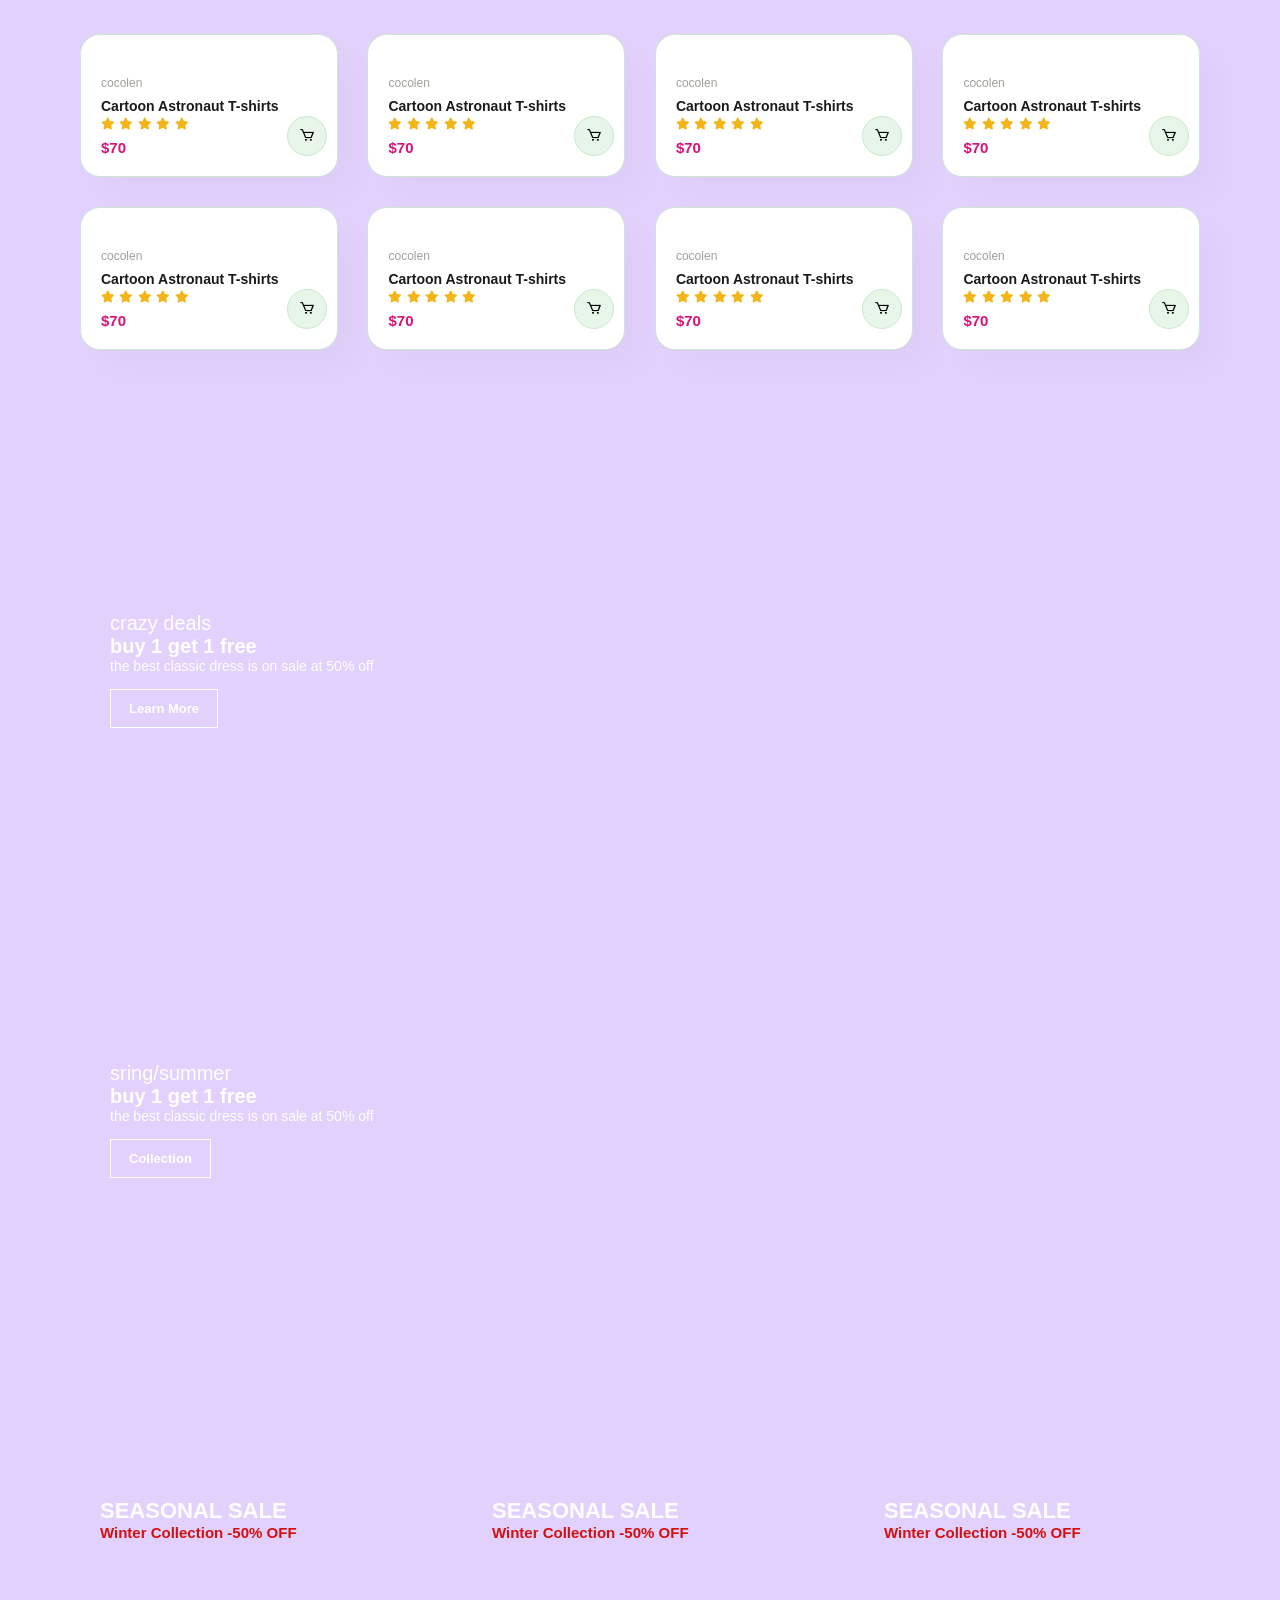
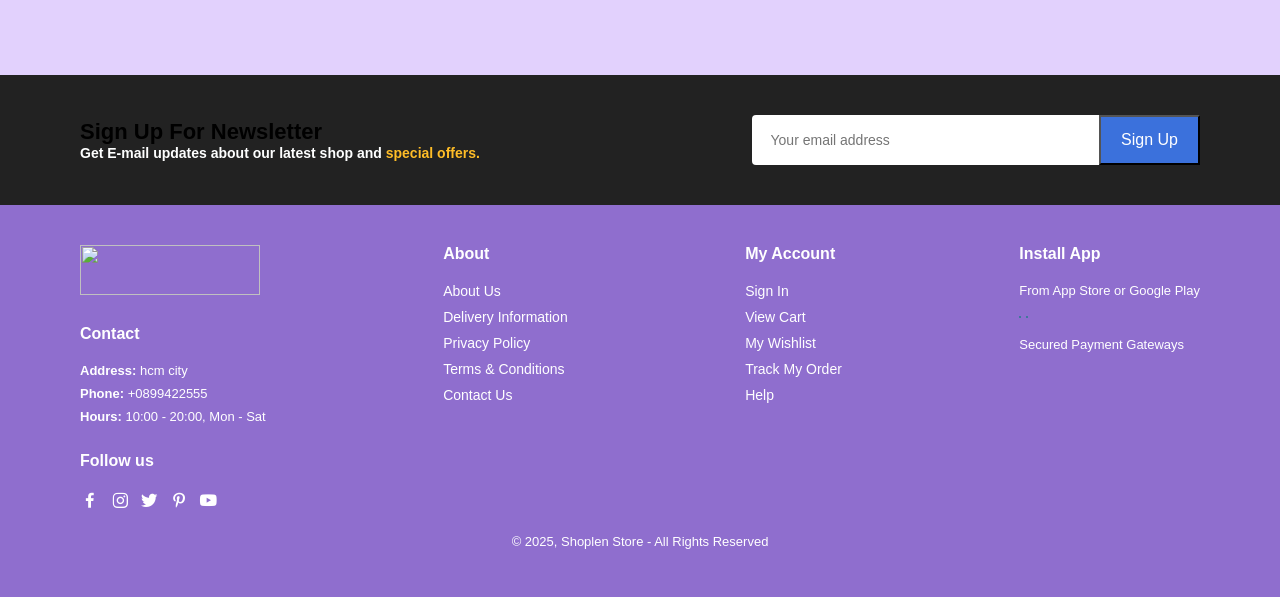
==== commit cf559003: "first commit" ====
--- a/index.html
+++ b/index.html
@@ -5,9 +5,9 @@
         <meta name="viewport" content="width=device-width, initial-scale=1.0" />
         <title>Shoplen</title>
         <link rel="icon" href="favicon.ico" />
-        <link rel="stylesheet" href="/store/style.css" />
         <link rel="stylesheet" href="https://unpkg.com/boxicons@latest/css/boxicons.min.css" />
         <link rel="stylesheet" href="https://cdnjs.cloudflare.com/ajax/libs/font-awesome/6.5.0/css/all.min.css" />
+        <link rel="stylesheet" href="./style.css" />
     </head>
     <body>
         <!-- 🔶 Thanh thông báo chạy -->
@@ -259,150 +259,150 @@
             <p>Summer Collection - New Arrivals</p>
             <div class="pro-container">
                 <div class="pro" onclick="window.location.href='productdetails.html';" style="cursor: pointer">
+                    <img src="/nangnuong/img/cuonlen/Group 8.png" alt="" />
+                    <div class="des">
+                        <span style="color: rgb(160, 160, 155)">cocolen</span>
+                        <h5>Cuộn len size P</h5>
+                        <div class="star">
+                            <i class="fas fa-star"></i>
+                            <i class="fas fa-star"></i>
+                            <i class="fas fa-star"></i>
+                            <i class="fas fa-star"></i>
+                            <i class="fas fa-star"></i>
+                        </div>
+                        <h4>$70</h4>
+                    </div>
+                    <!-- <a href="#"><i class="fa-solid fa-cart-shopping" style="color:blueviolet;"></i></a> -->
+                    <!-- <img width="10" height="10" src="https://theme.hstatic.net/1000360022/1001315729/14/shopping-cart.svg?v=14680" alt=""> -->
+                    <a href="#" class="cart"
+                        ><i class="bx bx-cart" style="color: black; width: 20px height 20px"></i>
+                    </a>
+                </div>
+                <div class="pro" onclick="window.location.href='productdetails.html';" style="cursor: pointer">
                     <img src="/nangnuong/img/cuonlen/Group 1.png" alt="" />
                     <div class="des">
                         <span style="color: rgb(160, 160, 155)">cocolen</span>
-                        <h5>Cartoon Astronaut T-shirts</h5>
-                        <div class="star">
-                            <i class="fas fa-star"></i>
-                            <i class="fas fa-star"></i>
-                            <i class="fas fa-star"></i>
-                            <i class="fas fa-star"></i>
-                            <i class="fas fa-star"></i>
-                        </div>
-                        <h4>$70</h4>
-                    </div>
-                    <!-- <a href="#"><i class="fa-solid fa-cart-shopping" style="color:blueviolet;"></i></a> -->
-                    <!-- <img width="10" height="10" src="https://theme.hstatic.net/1000360022/1001315729/14/shopping-cart.svg?v=14680" alt=""> -->
-                    <a href="#" class="cart"
-                        ><i class="bx bx-cart" style="color: black; width: 20px height 20px"></i>
-                    </a>
-                </div>
-                <div class="pro">
+                        <h5>Cuộn len size P</h5>
+                        <div class="star">
+                            <i class="fas fa-star"></i>
+                            <i class="fas fa-star"></i>
+                            <i class="fas fa-star"></i>
+                            <i class="fas fa-star"></i>
+                            <i class="fas fa-star"></i>
+                        </div>
+                        <h4>$70</h4>
+                    </div>
+                    <!-- <a href="#"><i class="fa-solid fa-cart-shopping" style="color:blueviolet;"></i></a> -->
+                    <!-- <img width="10" height="10" src="https://theme.hstatic.net/1000360022/1001315729/14/shopping-cart.svg?v=14680" alt=""> -->
+                    <a href="#" class="cart"
+                        ><i class="bx bx-cart" style="color: black; width: 20px height 20px"></i>
+                    </a>
+                </div>
+                <div class="pro" onclick="window.location.href='productdetails.html';" style="cursor: pointer">
                     <img src="/nangnuong/img/cuonlen/Group 2.png" alt="" />
                     <div class="des">
                         <span style="color: rgb(160, 160, 155)">cocolen</span>
-                        <h5>Cartoon Astronaut T-shirts</h5>
-                        <div class="star">
-                            <i class="fas fa-star"></i>
-                            <i class="fas fa-star"></i>
-                            <i class="fas fa-star"></i>
-                            <i class="fas fa-star"></i>
-                            <i class="fas fa-star"></i>
-                        </div>
-                        <h4>$70</h4>
-                    </div>
-                    <!-- <a href="#"><i class="fa-solid fa-cart-shopping" style="color:blueviolet;"></i></a> -->
-                    <!-- <img width="10" height="10" src="https://theme.hstatic.net/1000360022/1001315729/14/shopping-cart.svg?v=14680" alt=""> -->
-                    <a href="#" class="cart"
-                        ><i class="bx bx-cart" style="color: black; width: 20px height 20px"></i>
-                    </a>
-                </div>
-                <div class="pro">
+                        <h5>Cuộn len size P</h5>
+                        <div class="star">
+                            <i class="fas fa-star"></i>
+                            <i class="fas fa-star"></i>
+                            <i class="fas fa-star"></i>
+                            <i class="fas fa-star"></i>
+                            <i class="fas fa-star"></i>
+                        </div>
+                        <h4>$70</h4>
+                    </div>
+                    <!-- <a href="#"><i class="fa-solid fa-cart-shopping" style="color:blueviolet;"></i></a> -->
+                    <!-- <img width="10" height="10" src="https://theme.hstatic.net/1000360022/1001315729/14/shopping-cart.svg?v=14680" alt=""> -->
+                    <a href="#" class="cart"
+                        ><i class="bx bx-cart" style="color: black; width: 20px height 20px"></i>
+                    </a>
+                </div>
+                <div class="pro" onclick="window.location.href='productdetails.html';" style="cursor: pointer">
                     <img src="/nangnuong/img/cuonlen/Group 3.png" alt="" />
                     <div class="des">
                         <span style="color: rgb(160, 160, 155)">cocolen</span>
-                        <h5>Cartoon Astronaut T-shirts</h5>
-                        <div class="star">
-                            <i class="fas fa-star"></i>
-                            <i class="fas fa-star"></i>
-                            <i class="fas fa-star"></i>
-                            <i class="fas fa-star"></i>
-                            <i class="fas fa-star"></i>
-                        </div>
-                        <h4>$70</h4>
-                    </div>
-                    <!-- <a href="#"><i class="fa-solid fa-cart-shopping" style="color:blueviolet;"></i></a> -->
-                    <!-- <img width="10" height="10" src="https://theme.hstatic.net/1000360022/1001315729/14/shopping-cart.svg?v=14680" alt=""> -->
-                    <a href="#" class="cart"
-                        ><i class="bx bx-cart" style="color: black; width: 20px height 20px"></i>
-                    </a>
-                </div>
-                <div class="pro">
+                        <h5>Cuộn len size P</h5>
+                        <div class="star">
+                            <i class="fas fa-star"></i>
+                            <i class="fas fa-star"></i>
+                            <i class="fas fa-star"></i>
+                            <i class="fas fa-star"></i>
+                            <i class="fas fa-star"></i>
+                        </div>
+                        <h4>$70</h4>
+                    </div>
+                    <!-- <a href="#"><i class="fa-solid fa-cart-shopping" style="color:blueviolet;"></i></a> -->
+                    <!-- <img width="10" height="10" src="https://theme.hstatic.net/1000360022/1001315729/14/shopping-cart.svg?v=14680" alt=""> -->
+                    <a href="#" class="cart"
+                        ><i class="bx bx-cart" style="color: black; width: 20px height 20px"></i>
+                    </a>
+                </div>
+                <div class="pro" onclick="window.location.href='productdetails.html';" style="cursor: pointer">
                     <img src="/nangnuong/img/cuonlen/Group 4.png" alt="" />
                     <div class="des">
                         <span style="color: rgb(160, 160, 155)">cocolen</span>
-                        <h5>Cartoon Astronaut T-shirts</h5>
-                        <div class="star">
-                            <i class="fas fa-star"></i>
-                            <i class="fas fa-star"></i>
-                            <i class="fas fa-star"></i>
-                            <i class="fas fa-star"></i>
-                            <i class="fas fa-star"></i>
-                        </div>
-                        <h4>$70</h4>
-                    </div>
-                    <!-- <a href="#"><i class="fa-solid fa-cart-shopping" style="color:blueviolet;"></i></a> -->
-                    <!-- <img width="10" height="10" src="https://theme.hstatic.net/1000360022/1001315729/14/shopping-cart.svg?v=14680" alt=""> -->
-                    <a href="#" class="cart"
-                        ><i class="bx bx-cart" style="color: black; width: 20px height 20px"></i>
-                    </a>
-                </div>
-                <div class="pro">
+                        <h5>Cuộn len size P</h5>
+                        <div class="star">
+                            <i class="fas fa-star"></i>
+                            <i class="fas fa-star"></i>
+                            <i class="fas fa-star"></i>
+                            <i class="fas fa-star"></i>
+                            <i class="fas fa-star"></i>
+                        </div>
+                        <h4>$70</h4>
+                    </div>
+                    <!-- <a href="#"><i class="fa-solid fa-cart-shopping" style="color:blueviolet;"></i></a> -->
+                    <!-- <img width="10" height="10" src="https://theme.hstatic.net/1000360022/1001315729/14/shopping-cart.svg?v=14680" alt=""> -->
+                    <a href="#" class="cart"
+                        ><i class="bx bx-cart" style="color: black; width: 20px height 20px"></i>
+                    </a>
+                </div>
+                <div class="pro" onclick="window.location.href='productdetails.html';" style="cursor: pointer">
                     <img src="/nangnuong/img/cuonlen/Group 5.png" alt="" />
                     <div class="des">
                         <span style="color: rgb(160, 160, 155)">cocolen</span>
-                        <h5>Cartoon Astronaut T-shirts</h5>
-                        <div class="star">
-                            <i class="fas fa-star"></i>
-                            <i class="fas fa-star"></i>
-                            <i class="fas fa-star"></i>
-                            <i class="fas fa-star"></i>
-                            <i class="fas fa-star"></i>
-                        </div>
-                        <h4>$70</h4>
-                    </div>
-                    <!-- <a href="#"><i class="fa-solid fa-cart-shopping" style="color:blueviolet;"></i></a> -->
-                    <!-- <img width="10" height="10" src="https://theme.hstatic.net/1000360022/1001315729/14/shopping-cart.svg?v=14680" alt=""> -->
-                    <a href="#" class="cart"
-                        ><i class="bx bx-cart" style="color: black; width: 20px height 20px"></i>
-                    </a>
-                </div>
-                <div class="pro">
+                        <h5>Cuộn len size P</h5>
+                        <div class="star">
+                            <i class="fas fa-star"></i>
+                            <i class="fas fa-star"></i>
+                            <i class="fas fa-star"></i>
+                            <i class="fas fa-star"></i>
+                            <i class="fas fa-star"></i>
+                        </div>
+                        <h4>$70</h4>
+                    </div>
+                    <!-- <a href="#"><i class="fa-solid fa-cart-shopping" style="color:blueviolet;"></i></a> -->
+                    <!-- <img width="10" height="10" src="https://theme.hstatic.net/1000360022/1001315729/14/shopping-cart.svg?v=14680" alt=""> -->
+                    <a href="#" class="cart"
+                        ><i class="bx bx-cart" style="color: black; width: 20px height 20px"></i>
+                    </a>
+                </div>
+                <div class="pro" onclick="window.location.href='productdetails.html';" style="cursor: pointer">
                     <img src="/nangnuong/img/cuonlen/Group 6.png" alt="" />
                     <div class="des">
                         <span style="color: rgb(160, 160, 155)">cocolen</span>
-                        <h5>Cartoon Astronaut T-shirts</h5>
-                        <div class="star">
-                            <i class="fas fa-star"></i>
-                            <i class="fas fa-star"></i>
-                            <i class="fas fa-star"></i>
-                            <i class="fas fa-star"></i>
-                            <i class="fas fa-star"></i>
-                        </div>
-                        <h4>$70</h4>
-                    </div>
-                    <!-- <a href="#"><i class="fa-solid fa-cart-shopping" style="color:blueviolet;"></i></a> -->
-                    <!-- <img width="10" height="10" src="https://theme.hstatic.net/1000360022/1001315729/14/shopping-cart.svg?v=14680" alt=""> -->
-                    <a href="#" class="cart"
-                        ><i class="bx bx-cart" style="color: black; width: 20px height 20px"></i>
-                    </a>
-                </div>
-                <div class="pro">
+                        <h5>Cuộn len size P</h5>
+                        <div class="star">
+                            <i class="fas fa-star"></i>
+                            <i class="fas fa-star"></i>
+                            <i class="fas fa-star"></i>
+                            <i class="fas fa-star"></i>
+                            <i class="fas fa-star"></i>
+                        </div>
+                        <h4>$70</h4>
+                    </div>
+                    <!-- <a href="#"><i class="fa-solid fa-cart-shopping" style="color:blueviolet;"></i></a> -->
+                    <!-- <img width="10" height="10" src="https://theme.hstatic.net/1000360022/1001315729/14/shopping-cart.svg?v=14680" alt=""> -->
+                    <a href="#" class="cart"
+                        ><i class="bx bx-cart" style="color: black; width: 20px height 20px"></i>
+                    </a>
+                </div>
+                <div class="pro" onclick="window.location.href='productdetails.html';" style="cursor: pointer">
                     <img src="/nangnuong/img/cuonlen/Group 7.png" alt="" />
                     <div class="des">
                         <span style="color: rgb(160, 160, 155)">cocolen</span>
-                        <h5>Cartoon Astronaut T-shirts</h5>
-                        <div class="star">
-                            <i class="fas fa-star"></i>
-                            <i class="fas fa-star"></i>
-                            <i class="fas fa-star"></i>
-                            <i class="fas fa-star"></i>
-                            <i class="fas fa-star"></i>
-                        </div>
-                        <h4>$70</h4>
-                    </div>
-                    <!-- <a href="#"><i class="fa-solid fa-cart-shopping" style="color:blueviolet;"></i></a> -->
-                    <!-- <img width="10" height="10" src="https://theme.hstatic.net/1000360022/1001315729/14/shopping-cart.svg?v=14680" alt=""> -->
-                    <a href="#" class="cart"
-                        ><i class="bx bx-cart" style="color: black; width: 20px height 20px"></i>
-                    </a>
-                </div>
-                <div class="pro">
-                    <img src="/nangnuong/img/cuonlen/Group 8.png" alt="" />
-                    <div class="des">
-                        <span style="color: rgb(160, 160, 155)">cocolen</span>
-                        <h5>Cartoon Astronaut T-shirts</h5>
+                        <h5>Cuộn len size P</h5>
                         <div class="star">
                             <i class="fas fa-star"></i>
                             <i class="fas fa-star"></i>
@@ -615,7 +615,7 @@
                 <button class="white">Collection</button>
             </div>
         </section>
-        <section id="banner3">
+        <section id="banner3" class="section-p1">
             <div class="banner-box">
                 <h2>SEASONAL SALE</h2>
                 <h3>Winter Collection -50% OFF</h3>
--- a/style.css
+++ b/style.css
@@ -0,0 +1,1875 @@
+@import url('https://fonts.googleapis.com/css2?family=Jost:ital,wght@0,100..900;1,100..900&family=Montserrat:ital,wght@0,100..900;1,100..900&display=swap');
+
+body {
+    margin: 0;
+    padding: 0;
+    box-sizing: border-box;
+    font-family: 'Montserrat', sans-serif !important;
+    scroll-behavior: smooth;
+    -webkit-font-smoothing: antialiased;
+}
+
+/* Reset cơ bản */
+* {
+    margin: 0;
+    padding: 0;
+    box-sizing: border-box;
+}
+
+/* 🔶 Thanh chạy */
+.marquee-bar {
+    width: 100vw;
+    /* background-color: rgb(12, 88, 230); */
+    /* background-color: #fff4fc; */
+    /* background-color: #f0f0f0; */
+    /* background-color: #f9f9f9; */
+    /* background-color: #e2d1fd; */
+    background-color: #feebb3;
+    color: #222;
+    overflow: hidden;
+    white-space: nowrap;
+    padding: 10px 0;
+    font-size: 15px;
+    font-weight: 300;
+    font-family: Arial, Helvetica, sans-serif;
+    letter-spacing: 0.5px;
+}
+.marquee-text {
+    display: inline-block;
+    padding-left: 100%;
+    animation: marquee 35s linear infinite;
+}
+@keyframes marquee {
+    0% {
+        transform: translateX(0);
+    }
+    100% {
+        transform: translateX(-100%);
+    }
+}
+
+/* 🔷 Header chính */
+/* .main-header {
+    width: 100%;
+    background-color: white;
+    display: flex;
+    justify-content: space-between;
+    align-items: center;
+    padding: 15px 30px;
+    box-shadow: 0 2px 4px rgba(0, 0, 0, 0.1);
+    position: sticky;
+    top: 0;
+    z-index: 10;
+}
+.logo {
+    font-size: 24px;
+    font-weight: bold;
+    color: #222;
+}
+.nav-menu a {
+    text-decoration: none;
+    color: #333;
+    margin-left: 20px;
+    font-weight: 500;
+    transition: color 0.3s;
+}
+
+.nav-menu a:hover {
+    color: #ff6600;
+} */
+/*cỡ chữ của icon */
+/* .header-icons .icon-btn {
+    font-size: 24px;
+    color: #333;
+    margin-left: 20px;
+    position: relative;
+    text-decoration: none;
+    transition: color 0.3s;
+} */
+/*đổi màu khi hover*/
+/* .header-icons .icon-btn:hover {
+    color: #ff6600;
+} */
+/* ===== FIX HEADER & NAV-SELECTORS ===== */
+#main-header {
+    width: 100%;
+    background: #c0a3ff;
+    display: flex;
+    justify-content: space-between;
+    align-items: center;
+    padding: 15px 60px;
+    box-shadow: 0 2px 4px rgba(0, 0, 0, 0.1);
+    position: sticky;
+    top: 0;
+    z-index: 10;
+}
+#nav-menu {
+    /* ul ngang */
+    display: flex;
+    list-style: none;
+    align-items: center;
+    margin: 0;
+}
+#nav-menu li + li {
+    /* khoảng cách giữa các mục */
+    /* margin-left: 20px; */
+    margin-left: 32px;
+}
+#nav-menu a,
+.icon-btn {
+    text-decoration: none;
+    color: #fff;
+    font-weight: 650;
+    position: relative;
+    transition: color 0.3s;
+}
+/* Chỉ tăng kích thước và giãn cách riêng cho icon trong nav */
+#nav-menu .icon-btn {
+    font-size: 20px; /* tăng kích thước icon */
+    margin-left: 24px; /* giãn cách giữa các icon */
+}
+#nav-menu a:hover,
+.icon-btn:hover {
+    /* color: #ff6600; */
+    color: #fea1e8; /* đổi màu khi hover */
+}
+/* đường line bung từ giữa */
+#nav-menu a:not(.icon-btn)::after {
+    content: '';
+    position: absolute;
+    left: 0;
+    bottom: -4px;
+    width: 100%;
+    height: 2px;
+    background: currentColor;
+    transform: scaleX(0);
+    transform-origin: center;
+    transition: transform 0.35s ease;
+}
+#nav-menu a:hover::after {
+    transform: scaleX(1);
+}
+/* slide banner */
+.hero-slider {
+    width: 100%; /*100vw*/
+    height: auto; /* 100vh hoặc 500px nếu bạn muốn thấp hơn */
+    overflow: hidden;
+    position: relative;
+}
+
+.slider {
+    display: flex;
+    width: 100%;
+    transition: transform 0.8s ease;
+}
+
+.slide {
+    flex: 0 0 100%; /* mỗi slide chiếm đúng 100% chiều ngang */
+    height: 100%;
+}
+
+.slide img {
+    width: 100%;
+    height: 100%;
+    object-fit: cover;
+    display: block;
+}
+/* Tăng “độ mượt” cho hiệu ứng chuyển banner */
+.slider {
+    transition: transform 1s cubic-bezier(0.22, 0.61, 0.36, 1); /* easing mượt hơn */
+    will-change: transform; /* bật GPU tăng mượt */
+}
+/* section feature */
+#feature {
+    display: flex;
+    align-items: center;
+    justify-content: space-between;
+    flex-wrap: wrap;
+}
+.section-p1 {
+    padding: 40px 80px;
+    background-color: #e2d1fd;
+}
+#feature .fe-box {
+    width: 180px;
+    text-align: center;
+    padding: 25px 15px;
+    box-shadow: 20px 20px 35px rgba(0, 0, 0, 0.03);
+    border: 1px solid #cce7d0;
+    border-radius: 4px;
+    margin: 15px 0;
+    background-color: #fff;
+}
+#feature .fe-box:hover {
+    box-shadow: 10px 10px 54px rgba(70, 62, 221, 0.1);
+}
+#feature .fe-box h6 {
+    display: inline-block;
+    padding: 9px 8px 6px 8px;
+    line-height: 1;
+    border-radius: 4px;
+    background-color: #fddde4;
+    color: #088178;
+}
+#feature .fe-box:nth-child(2) h6 {
+    background-color: #cdebbc;
+}
+#feature .fe-box:nth-child(3) h6 {
+    background-color: #d1e8f2;
+}
+#feature .fe-box:nth-child(4) h6 {
+    background-color: #cdd4f8;
+}
+#feature .fe-box:nth-child(5) h6 {
+    background-color: #f6dbf6;
+}
+#feature .fe-box:nth-child(6) h6 {
+    background-color: #fff2e5;
+}
+/* section voucher */
+/* .voucher-container {
+    display: flex;
+    justify-content: center;
+    gap: 24px;
+    flex-wrap: wrap;
+    padding: 20px;
+}
+
+.voucher-box {
+    background: #fff;
+    border: 1px solid #e0e0e0;
+    border-radius: 8px;
+    text-align: center;
+    padding: 16px;
+    width: 180px;
+    box-shadow: 0 2px 4px rgba(0, 0, 0, 0.05);
+}
+
+.voucher-box img {
+    width: 40px;
+    margin-bottom: 8px;
+}
+
+.voucher-info .value {
+    font-size: 24px;
+    font-weight: bold;
+    color: #222;
+}
+
+.voucher-info .condition {
+    font-size: 14px;
+    color: #555;
+    margin-bottom: 8px;
+}
+
+.voucher-info .code {
+    font-family: monospace;
+    font-size: 16px;
+    background: #f5f5f5;
+    padding: 4px 8px;
+    border-radius: 4px;
+    display: inline-block;
+} */
+.voucher-wrapper {
+    padding: 40px 20px;
+    background: #feebb3;
+}
+.voucher-row {
+    display: flex;
+    flex-wrap: wrap;
+    justify-content: center;
+    gap: 24px;
+}
+.coupon-card {
+    width: 320px;
+    background: #fff;
+    border-radius: 8px;
+    position: relative;
+    overflow: hidden;
+    box-shadow: 0 4px 10px rgba(0, 0, 0, 0.08);
+    border: 1px dashed #ccc;
+    transition: transform 0.3s;
+}
+.coupon-card:hover {
+    transform: translateY(-4px);
+}
+/* Vết cắt hai bên */
+.coupon-card::before,
+.coupon-card::after {
+    content: '';
+    position: absolute;
+    width: 32px;
+    height: 32px;
+    background: #fff;
+    border-radius: 50%;
+    z-index: 1;
+    top: 50%;
+    transform: translateY(-50%);
+    box-shadow: inset 0 0 0 1px #ccc;
+}
+.coupon-card::before {
+    left: -16px;
+}
+.coupon-card::after {
+    right: -16px;
+}
+.main,
+.copy-button {
+    display: flex;
+    justify-content: space-between;
+    align-items: center;
+    padding: 12px 16px;
+}
+.co-img img {
+    width: 64px;
+    height: 64px;
+}
+.vertical {
+    border-left: 4px dotted #ccc;
+    height: 80px;
+}
+.content h2 {
+    font-size: 14px;
+    color: #666;
+    text-transform: uppercase;
+}
+.content h1 {
+    font-size: 24px;
+    color: #333;
+}
+.content h1 span {
+    font-size: 12px;
+    color: #999;
+    margin-left: 4px;
+}
+.content p {
+    font-size: 13px;
+    color: #777;
+}
+.copy-button {
+    border-top: 1px solid #eee;
+    padding: 12px 16px;
+    gap: 8px;
+}
+.copy-button input {
+    flex: 1;
+    padding: 6px 10px;
+    border: 1px solid #ccc;
+    border-radius: 4px;
+    font-family: monospace;
+    font-size: 14px;
+    background: #f9f9f9;
+}
+.copy-button button {
+    padding: 6px 12px;
+    background: #dc143c;
+    color: #fff;
+    border: none;
+    border-radius: 4px;
+    font-size: 13px;
+    cursor: pointer;
+}
+.copy-button button:hover {
+    background: #b01032;
+}
+/* css product page */
+.icon-wrapper {
+    position: relative;
+    display: inline-block;
+}
+.badge {
+    position: absolute;
+    top: -6px;
+    right: -10px;
+    background-color: #ff6600;
+    color: #fff;
+    width: 16px;
+    height: 16px;
+    font-size: 11px;
+    border-radius: 50%;
+    display: flex;
+    justify-content: center;
+    align-items: center;
+    font-weight: bold;
+    z-index: 1;
+}
+/* .badge {
+    background-color: #ff6600;
+    width: 16px;
+    height: 16px;
+    border-radius: 50%;
+    color: #fff;
+    font-size: 13px;
+    display: flex;
+    justify-content: center;
+    place-items: center;
+    position: relative;
+    bottom: 8px;
+} */
+/* PRODUCT PAGE STYLES */
+/* Product Page Body */
+.hero-section {
+    width: 100%;
+    padding: 100px 0;
+    background-color: #edf2fb; /* 🔵 Khung nền xanh nhạt */
+    display: flex;
+    justify-content: center;
+}
+.hero-container {
+    width: 85%;
+    display: flex;
+    justify-content: space-between;
+    align-items: center;
+    gap: 40px;
+}
+.hero-text {
+    max-width: 600px;
+    transform: translate(23px, 0);
+}
+.hero-text h4 {
+    font-size: 18px;
+    color: #666;
+    margin-bottom: 10px;
+}
+.hero-text h1 {
+    font-size: 48px;
+    color: #222;
+    margin-bottom: 20px;
+}
+.hero-text p {
+    font-size: 16px;
+    color: #555;
+    line-height: 1.7;
+    margin-bottom: 30px;
+}
+.hero-btn {
+    padding: 12px 30px;
+    background-color: #3b71dc;
+    color: #fff;
+    font-weight: 500;
+    border-radius: 6px;
+    text-decoration: none;
+    transition: 0.3s;
+}
+.hero-box {
+    background-color: white;
+    border-radius: 10px;
+    padding: 50px;
+    width: 90%;
+    max-width: 1200px;
+    box-shadow: 0 20px 50px rgba(0, 0, 0, 0.1);
+}
+.hero-btn:hover {
+    background-color: #2a52c6;
+}
+/* Image circle */
+.hero-image {
+    background-color: #d5e4ff;
+    width: 420px;
+    height: 420px;
+    border-radius: 50%;
+    display: flex;
+    justify-content: center;
+    align-items: center;
+    box-shadow: 0px 20px 40px rgba(0, 0, 0, 0.1);
+    transform: translateX(150px);
+}
+.hero-image img {
+    height: 80%;
+    object-fit: contain;
+}
+.hero-image:hover {
+    animation: shake 0.6s linear infinite;
+    cursor: pointer;
+}
+@keyframes shake {
+    0% {
+        transform: translateX(150px) rotate(0deg);
+    }
+    25% {
+        transform: translateX(150px) rotate(3deg);
+    }
+    50% {
+        transform: translateX(150px) rotate(0deg);
+    }
+    75% {
+        transform: translateX(150px) rotate(-3deg);
+    }
+    100% {
+        transform: translateX(150px) rotate(0deg);
+    }
+}
+/* PRODUCT  CATEGORY SECTION */
+/* #product-category-container {
+    margin-top: 45px;
+}
+#product-category-text {
+    margin-bottom: 45px;
+    display: flex;
+    place-items: center;
+    padding-left: 80px;
+    font-weight: 600;
+}
+.blue-line {
+    width: 15px;
+    height: 40px;
+    background-color: #3b71dc;
+    margin-right: 15px;
+    border-radius: 20px;
+}
+.section-category-text {
+    color: rgb(64, 64, 64);
+    font-weight: 500;
+    font-size: 25px;
+}
+#product-categories-wrapper {
+    display: flex;
+    justify-content: space-between;
+    width: 100%;
+    flex-wrap: wrap;
+}
+.product-category {
+    width: 375px;
+    height: 100px;
+    overflow: hidden;
+    display: flex;
+    justify-content: start;
+    place-items: center;
+    border-radius: 5px;
+    margin-bottom: 15px;
+    box-shadow: 0 0 30px rgb(129, 129, 129, 0.1);
+    transition: 0.3s ease-in-out;
+} */
+#product-category-container {
+    /* padding: 40px 60px; */
+    margin-top: 45px;
+    padding: 0 80px;
+}
+#product-category-text {
+    margin-bottom: 45px;
+    display: flex;
+    place-items: center;
+    /* padding-left: 80px; */
+    font-weight: 600;
+}
+.blue-line {
+    width: 15px;
+    height: 40px;
+    background-color: #3b71dc;
+    margin-right: 10px;
+    border-radius: 20px;
+}
+.section-category-text {
+    font-size: 24px;
+    font-weight: 500;
+    color: #222;
+    margin-left: 10px;
+}
+/* #product-categories-wrapper {
+    display: flex;
+    flex-wrap: wrap;
+    gap: 20px;
+    justify-content: center;
+    max-width: 1020px; /* 3 x 250px item + 2 x 20px gap */
+/* margin: 0 auto;  */
+/* Căn giữa toàn bộ hàng */
+#product-categories-wrapper {
+    display: grid;
+    grid-template-columns: repeat(3, 1fr); /* 👈 chia 3 cột đều nhau */
+    gap: 30px;
+}
+/* CATEGORY ITEM */
+.product-category {
+    width: 100%; /* Chiếm toàn bộ cột */
+    height: 130px;
+    background-color: #fff;
+    border-radius: 10px;
+    display: flex;
+    align-items: center;
+    gap: 20px;
+    box-shadow: 0 0 15px rgba(0, 0, 0, 0.06);
+    padding: 10px 15px;
+    transition: transform 0.3s ease-in-out;
+}
+.product-category:hover {
+    transform: translateY(-5px);
+}
+.product-category-image-section img {
+    width: 85px;
+    height: 85px;
+    object-fit: contain;
+}
+.product-category-desc-section {
+    display: flex;
+    flex-direction: column;
+}
+.product-category-type {
+    font-size: 18px;
+    font-weight: 600;
+    color: #333;
+}
+.product-category-number {
+    font-size: 15px;
+    color: #777;
+}
+/* PRODUCT SECTION */
+.product-section {
+    text-align: center;
+    margin-top: 80px;
+}
+/* .product-section-top-container {
+    display: flex;
+    justify-content: space-between;
+    align-items: center;
+    padding: 0 80px;
+    margin-bottom: 30px;
+} */
+.product-section-top-container {
+    display: flex;
+    flex-direction: column; /* 👈 Đổi từ hàng ngang sang hàng dọc */
+    align-items: flex-start; /* 👈 Canh trái tất cả nội dung */
+    padding: 0 80px;
+    margin-bottom: 30px;
+}
+.section-category-container {
+    display: flex;
+    align-items: center;
+}
+.section-category-type {
+    display: flex;
+    place-items: center;
+}
+.explore-title {
+    font-size: 40px;
+    font-weight: 700;
+    color: rgb(64, 64, 64);
+    /* margin-top: 10px; */
+    text-align: left;
+    padding: 0 80px;
+    margin-top: -30px;
+}
+.slideshow-buttons-container {
+    display: flex;
+    gap: 10px;
+    /* margin-top: -55px; đẩy lên canh hàng với tiêu đề */
+    /* margin-left: auto; đẩy sang phải */
+    /* padding-right: 80px; cùng khoảng với .product-section-top-container */
+    padding: 0 80px;
+    margin-top: -30px;
+}
+.slideshow-button {
+    background-color: rgb(237, 237, 237);
+    border-radius: 50%;
+    width: 60px;
+    height: 60px;
+    display: flex;
+    justify-content: center;
+    align-items: center;
+    box-shadow: 0 2px 15px rgba(71, 71, 71, 0.1);
+    cursor: pointer;
+}
+.explore-with-buttons {
+    display: flex;
+    justify-content: space-between;
+    align-items: center;
+    width: 100%;
+    margin-top: 10px;
+}
+.slideshow-button i {
+    font-size: 34px; /* 👈 Tăng kích thước icon */
+    color: #333; /* (tùy chọn) chỉnh màu icon nếu cần */
+}
+/* .product-card-container {
+    width: 100%;
+    display: flex;
+    justify-content: start;
+    padding: 0 80px;
+    margin-top: 30px;
+} */
+.product-card-container {
+    width: 100%;
+    padding: 0 80px;
+    margin-top: 30px;
+}
+/* .product-card-container ul {
+    display: flex;
+    flex-direction: row;
+    flex-wrap: wrap;
+    list-style: none;
+} */
+.product-card {
+    background-color: #fff;
+    border-radius: 10px;
+    box-shadow: 0 0 30px rgba(71, 71, 71, 0.1);
+    text-align: left;
+    overflow: hidden;
+    transition: transform 0.3s ease;
+    width: 100%; /* Chiếm full width của grid cell */
+}
+.product-card-container ul {
+    display: grid;
+    grid-template-columns: repeat(auto-fill, minmax(260px, 1fr));
+    gap: 30px; /* Khoảng cách giữa các card */
+    list-style: none;
+    padding: 0;
+    margin: 0;
+}
+.product-card-container .product-card {
+    background-color: #fff;
+    border-radius: 10px;
+    box-shadow: 0 0 30px rgba(71, 71, 71, 0.1);
+    text-align: left;
+    overflow: hidden;
+    transition: 0.8s ease-in-out;
+    width: 260px;
+    height: 330px;
+    /* width: 0;
+    height: 0; */
+}
+.product-card-container .product-card:hover {
+    transform: scale(1.1);
+}
+.product-image-container {
+    background-color: rgb(231, 238, 252);
+    padding: 20px;
+    height: 198px;
+    display: flex;
+    justify-content: center;
+    place-items: center;
+    position: relative;
+}
+.product-image-container img {
+    max-width: 100%;
+    height: 100%;
+    object-fit: contain;
+}
+.product-image-container .heart-button {
+    background: white;
+    color: rgb(64, 64, 64);
+    border: none; /* ✅ Loại bỏ viền đen */
+    border-radius: 50%; /* Cho hình tròn */
+    display: flex;
+    justify-content: center;
+    align-items: center; /* hoặc place-items */
+    padding: 8px;
+    cursor: pointer;
+    position: absolute;
+    top: 10px;
+    right: 10px;
+    box-shadow: 0 2px 10px rgba(0, 0, 0, 0.1); /* Optional: tạo độ nổi */
+}
+/* .product-image-container .heart-button.active svg {
+    stroke: red;
+    fill: red;
+} */
+.product-text-container {
+    padding: 16px;
+}
+.product-text-container h1 {
+    color: #333;
+    font-size: 20px;
+    font-weight: 600;
+    margin-bottom: 4px;
+}
+.product-text-container p {
+    color: rgb(102, 102, 102);
+    font-size: 18px;
+    font-weight: 500;
+    margin-bottom: 8px;
+}
+.product-text-container .blue-button {
+    padding: 8px 16px;
+    border-radius: 5px;
+    font-size: 15px;
+    cursor: pointer;
+    background-color: #3b71dc;
+    color: #ffffff;
+}
+/* Wishlist Notification */
+.wishlist-notification {
+    position: fixed;
+    bottom: 20px;
+    right: 20px;
+    background: #4caf50;
+    color: white;
+    padding: 15px 25px;
+    border-radius: 4px;
+    box-shadow: 0 2px 10px rgba(0, 0, 0, 0.2);
+    transform: translateY(100px);
+    opacity: 0;
+    transition: all 0.3s ease;
+    z-index: 1000;
+    font-size: 14px;
+}
+.wishlist-notification.show {
+    transform: translateY(0);
+    opacity: 1;
+}
+/* Heart button active state */
+/* FIX HEART BUTTON */
+.heart-button svg {
+    transition: all 0.3s ease;
+    stroke: #000; /* Màu mặc định */
+    fill: none;
+}
+.heart-button.active svg,
+.heart-button:hover svg {
+    stroke: red !important;
+    fill: red !important;
+}
+/* Badge style */
+.badge {
+    display: none; /* Ẩn khi không có sản phẩm */
+    position: absolute;
+    top: -5px;
+    right: -5px;
+    background: #ff4757;
+    color: white;
+    width: 18px;
+    height: 18px;
+    border-radius: 50%;
+    font-size: 11px;
+    justify-content: center;
+    align-items: center;
+}
+#banner {
+    display: flex;
+    flex-direction: column;
+    justify-content: center;
+    align-items: center;
+    text-align: center;
+    background-image: url(/nangnuong/img/banner/b2.jpg);
+    width: 100%;
+    height: 40vh;
+    background-size: cover;
+    background-position: center;
+}
+#banner h4 {
+    font-size: 20px;
+    font-weight: 500;
+    color: #fff;
+}
+#banner h2 {
+    font-size: 28px;
+    font-weight: 700;
+    color: #fff;
+    padding: 10px 0;
+}
+#banner span {
+    color: #ffcc00;
+}
+#banner button {
+    padding: 10px 20px;
+    background-color: #fff;
+    color: #000;
+    border: none;
+    border-radius: 5px;
+    font-weight: 600;
+    cursor: pointer;
+    transition: background-color 0.3s ease, color 0.3s ease;
+}
+#banner button:hover {
+    background-color: #000;
+    color: #fff;
+}
+/* sản phẩm mới */
+#product1 {
+    text-align: center;
+}
+#product1 .pro-container {
+    display: flex;
+    justify-content: space-between;
+    padding-top: 20px;
+    flex-wrap: wrap;
+}
+#product1 .pro {
+    width: 23%;
+    min-width: 250px;
+    padding: 10px 20px;
+    border: 1px solid #cce7d0;
+    border-radius: 20px;
+    cursor: pointer;
+    box-shadow: 20px 20px 30px rgba(0, 0, 0, 0.02);
+    margin: 15px 0;
+    transition: 0.3s ease;
+    position: relative;
+    background-color: #fff;
+}
+#product1 .pro:hover {
+    box-shadow: 20px 20px 30px rgba(0, 0, 0, 0.06);
+}
+#product1 .pro:hover .cart {
+    background-color: #c0a3ff;
+}
+#product1 .pro img {
+    width: 100%;
+    border-radius: 20px;
+}
+#product1 .pro .des {
+    text-align: start;
+    padding: 10px 0;
+}
+#product1 .pro .des span {
+    color: #606063;
+    font-size: 12px;
+}
+#product1 .pro .des h5 {
+    font-size: 14px;
+    color: #1a1a1a;
+    padding-top: 7px;
+}
+#product1 .pro .des i {
+    color: rgb(243, 181, 25);
+    font-size: 12px;
+    /* padding-right: 5px; */
+}
+#product1 .pro .des h4 {
+    font-size: 15px;
+    color: #db1377;
+    padding-top: 7px;
+    font-weight: 700;
+}
+#product1 .pro .cart {
+    width: 40px;
+    height: 40px;
+    line-height: 40px;
+    border-radius: 50px;
+    background-color: #e8f6ea;
+    font-weight: 500;
+    color: #088178;
+    border: 1px solid #cce7d0;
+    position: absolute;
+    bottom: 20px;
+    right: 10px;
+}
+#product1 h2 {
+    font-size: 46px;
+    line-height: 54px;
+    color: #222;
+}
+#product1 p {
+    font-size: 16px;
+    color: #465b52;
+    margin: 15px 0 20px 0;
+}
+/* call to action banner */
+#sm-banner {
+    display: flex;
+    justify-content: space-between;
+    flex-wrap: wrap;
+}
+#sm-banner .banner-box {
+    display: flex;
+    flex-direction: column;
+    justify-content: center;
+    align-items: flex-start;
+    background-image: url(/store/img/img/banner/b17.jpg);
+    min-width: 580px;
+    height: 50vh;
+    background-size: cover;
+    background-position: center;
+    padding: 30px;
+}
+#sm-banner .banner-box2 {
+    background-image: url(/store/img/img/banner/b10.jpg);
+}
+#sm-banner h4 {
+    font-size: 20px;
+    color: #fff;
+    font-weight: 300;
+}
+#sm-banner h2 {
+    font-size: 20px;
+    color: #fff;
+    font-weight: 800;
+}
+#sm-banner span {
+    font-size: 14px;
+    color: #fff;
+    font-weight: 500;
+    padding-bottom: 15px;
+}
+button.white {
+    font-size: 13px;
+    font-weight: 600;
+    padding: 11px 18px;
+    background-color: transparent;
+    color: #fff;
+    cursor: pointer;
+    border: 1px solid #fff;
+    outline: none;
+    transition: 0.2s;
+}
+#sm-banner button.white:hover {
+    background-color: #fff;
+    color: #000;
+    border: 1px solid #000;
+}
+#banner3 {
+    display: flex;
+    justify-content: space-between;
+    flex-wrap: wrap;
+    padding: 0 80px;
+}
+#banner3 .banner-box {
+    display: flex;
+    flex-direction: column;
+    justify-content: center;
+    align-items: flex-start;
+    background-image: url(/store/img/img/banner/b7.jpg);
+    width: 30%;
+    height: 30vh;
+    background-size: cover;
+    background-position: center;
+    padding: 20px;
+    margin-bottom: 20px;
+}
+#banner3 .banner-box2 {
+    background-image: url(/store/img/img/banner/b4.jpg);
+}
+#banner3 .banner-box3 {
+    background-image: url(/store/img/img/banner/b18.jpg);
+}
+#banner3 h2 {
+    color: #fff;
+    font-size: 22px;
+    font-weight: 900;
+}
+#banner3 h3 {
+    color: #d40f0f;
+    font-size: 15px;
+    font-weight: 800;
+}
+/* newletter sction  */
+#newsletter {
+    display: flex;
+    justify-content: space-between;
+    flex-wrap: wrap;
+    align-items: center;
+    background-image: url(/store/img/img/banner/b14.png);
+    background-repeat: no-repeat;
+    background-position: 20% 30%;
+    background-color: #222;
+}
+#newsletter h4 {
+    font-size: 22px;
+    font-weight: 600;
+    color: #000000;
+}
+#newsletter p {
+    font-size: 14px;
+    font-weight: 600;
+    color: #feffff;
+}
+#newsletter p span {
+    color: #ffbd27;
+}
+#newsletter .form {
+    display: flex;
+    width: 40%;
+}
+#newsletter input {
+    height: 3.125rem;
+    padding: 0 1.25em;
+    font-size: 14px;
+    width: 100%;
+    border: 1px solid transparent;
+    border-radius: 4px;
+    outline: none;
+    border-top-right-radius: 0;
+    border-bottom-right-radius: 0;
+}
+#newsletter button {
+    background-color: #3b71dc;
+    color: #fff;
+    white-space: nowrap;
+    border-top-left-radius: 0;
+    border-bottom-left-radius: 0;
+    /* Thêm các dòng dưới để nút to hơn */
+    padding: 12px 20px;
+    font-size: 16px;
+    height: 50px;
+}
+/* footer  */
+footer {
+    display: flex;
+    flex-wrap: wrap;
+    justify-content: space-between;
+}
+footer.section-p1 {
+    background-color: #8f6ece !important;
+    color: white; /* nếu muốn chữ sáng hơn khi nền tím */
+}
+footer .col {
+    display: flex;
+    flex-direction: column;
+    align-items: flex-start;
+    margin-bottom: 20px;
+}
+footer .logo {
+    margin-bottom: 30px;
+}
+footer h4 {
+    font-size: 16px;
+    margin-bottom: 20px;
+}
+footer .icon {
+    font-size: 20px;
+    color: #ffffff;
+    margin-right: 10px;
+}
+footer p {
+    font-size: 13px;
+    margin: 0 0 8px 0;
+}
+footer a {
+    font-size: 14px;
+    text-decoration: none;
+    color: #ffffff;
+    margin-bottom: 10px;
+}
+footer .follow {
+    margin-top: 20px;
+}
+footer .follow i {
+    color: #ffffff;
+    padding-right: 4px;
+    cursor: pointer;
+}
+footer .install .row img {
+    border: 1px solid #088178;
+    border-radius: 6px;
+}
+footer .install img {
+    margin: 10px 0 15px 0;
+}
+footer .install i:hover,
+footer a:hover {
+    color: #088178;
+}
+footer .copyright {
+    width: 100%;
+    text-align: center;
+}
+/* REPONSIVE */
+
+/* ------------------------- */
+/* 📱 TABLET (width ≤ 992px) */
+/* ------------------------- */
+@media (max-width: 992px) {
+    #main-header {
+        flex-direction: column;
+        padding: 15px 30px;
+        gap: 15px;
+    }
+
+    .hero-container {
+        flex-direction: column;
+        text-align: center;
+    }
+
+    .hero-text {
+        transform: none;
+    }
+
+    .hero-image {
+        transform: none;
+        margin-top: 30px;
+    }
+
+    #feature {
+        justify-content: center;
+        gap: 20px;
+    }
+
+    #product-categories-wrapper {
+        grid-template-columns: repeat(2, 1fr);
+    }
+
+    .explore-title,
+    .product-section-top-container,
+    .slideshow-buttons-container {
+        padding: 0 30px;
+        text-align: center;
+        align-items: center;
+    }
+
+    .product-card-container {
+        padding: 0 30px;
+    }
+
+    #newsletter .form {
+        width: 100%;
+        margin-top: 20px;
+    }
+
+    footer {
+        padding: 0 20px;
+    }
+}
+/* ------------------------- */
+/* 📱 MOBILE (width ≤ 576px) */
+/* ------------------------- */
+@media (max-width: 576px) {
+    .marquee-bar {
+        font-size: 13px;
+    }
+    .hero-text h1 {
+        font-size: 32px;
+    }
+    .hero-text p {
+        font-size: 14px;
+    }
+    .hero-btn {
+        font-size: 14px;
+        padding: 10px 20px;
+    }
+    .hero-image {
+        width: 280px;
+        height: 280px;
+    }
+    #feature .fe-box {
+        width: 45%;
+    }
+    #product-category-text {
+        flex-direction: column;
+        align-items: flex-start;
+        padding: 0 20px;
+    }
+    #product-categories-wrapper {
+        grid-template-columns: 1fr;
+    }
+    .explore-title {
+        font-size: 28px;
+        padding: 0 20px;
+    }
+    .product-card-container {
+        padding: 0 20px;
+    }
+    .product-card-container ul {
+        grid-template-columns: 1fr;
+    }
+    #banner h2 {
+        font-size: 22px;
+    }
+    #sm-banner .banner-box {
+        min-width: 100%;
+        height: 40vh;
+        margin-bottom: 20px;
+    }
+    #banner3 {
+        flex-direction: column;
+        padding: 0 20px;
+    }
+    #banner3 .banner-box {
+        width: 100%;
+    }
+    #newsletter {
+        flex-direction: column;
+        padding: 30px 20px;
+    }
+    #newsletter .form {
+        width: 100%;
+        margin-top: 15px;
+    }
+    footer {
+        flex-direction: column;
+        padding: 20px;
+    }
+    .voucher-row {
+        flex-direction: column;
+        gap: 16px;
+    }
+    .coupon-card {
+        width: 100%;
+    }
+}
+/* @media (max-width: 799px) {
+    #navbar {
+        display: flex;
+        flex-direction: column;
+        align-items: center;
+        justify-content: flex-start;
+        position: fixed;
+        top: 0;
+        right: -300px;
+        width: 300px;
+        height: 100vh;
+        background-color: e3e6f3;
+        box-shadow: 0 40px 60px rgba(0, 0, 0, 0.01);
+        padding: 80px 0 0 10px;
+    }
+    #navbar.active {
+        right: 0;
+    }
+    #navbar li {
+        margin-bottom: 25px;
+    }
+}
+#mobile {
+    display: flex;
+    align-items: center;
+} */
+
+/* PRODUCDETAILS */
+#prodetails {
+    display: flex;
+    margin-top: 20px;
+}
+#prodetails .single-pro-image {
+    width: 40%;
+    margin-right: 50px;
+}
+.small-img-group {
+    display: flex;
+    justify-content: space-between;
+    margin-top: 2px;
+}
+.small-img-col {
+    flex-basis: 24%;
+    cursor: pointer;
+}
+#prodetails .single-pro-details {
+    width: 50%;
+    padding-top: 30px;
+}
+#prodetails .single-pro-details h4 {
+    padding: 40px 0 20px 0;
+    font-size: 20px;
+    font-weight: 600;
+}
+#prodetails .single-pro-details h2 {
+    font-size: 26px;
+}
+#prodetails .single-pro-details select {
+    display: block;
+    padding: 5px 10px;
+    margin-bottom: 10px;
+    margin-top: 20px;
+}
+#prodetails .single-pro-details input {
+    width: 50px;
+    height: 47px;
+    padding-left: 10px;
+    font-size: 16px;
+    margin-right: 10px;
+}
+#prodetails .single-pro-details input:focus {
+    outline: none;
+}
+#prodetails .single-pro-details button {
+    background: #3b71dc;
+    color: #fff;
+    padding: 16px 20px;
+    border: none;
+    border-radius: 4px;
+    font-weight: bold;
+    cursor: pointer;
+}
+#prodetails .single-pro-details span {
+    line-height: 25px;
+}
+/* reponsive */
+@media (max-width: 768px) {
+    #prodetails {
+        flex-direction: column;
+    }
+
+    #prodetails .single-pro-image,
+    #prodetails .single-pro-details {
+        width: 100%;
+        margin-right: 0;
+    }
+
+    .small-img-group {
+        flex-wrap: wrap;
+        gap: 10px;
+    }
+
+    .small-img-col {
+        flex-basis: 48%;
+    }
+
+    #prodetails .single-pro-details h4,
+    #prodetails .single-pro-details h2,
+    #prodetails .single-pro-details span {
+        text-align: left;
+    }
+
+    #prodetails .single-pro-details button {
+        width: 100%;
+        margin-top: 10px;
+    }
+}
+/* BLOG PAGE */
+#page-header.blog-header {
+    background-image: url(/store/img/img/banner/b19.jpg);
+    background-size: cover;
+    background-position: center;
+    height: 45vh;
+}
+#page-header.blog-header h2 {
+    color: #fff;
+    font-size: 36px;
+    font-weight: 700;
+    text-align: center;
+    padding-top: 100px;
+}
+#page-header.blog-header p {
+    color: #fff;
+    font-size: 18px;
+    text-align: center;
+    margin-top: 10px;
+}
+#blog {
+    padding: 150px 150px 0 150px;
+}
+#blog .blog-box {
+    display: flex;
+    align-items: center;
+    width: 100%;
+    position: relative;
+    padding-bottom: 90px;
+}
+#blog .blog-img {
+    width: 50%;
+    margin-right: 40px;
+}
+#blog img {
+    width: 100%;
+    height: 300px;
+    object-fit: cover;
+}
+#blog .blog-details {
+    width: 50%;
+}
+#blog .blog-details a {
+    text-decoration: none;
+    font-size: 15px;
+    color: #000;
+    font-weight: 1500px;
+    position: relative;
+    transition: color 0.3s ease;
+}
+#blog .blog-details a::after {
+    content: '';
+    width: 50px;
+    height: 1px;
+    background-color: #000;
+    position: absolute;
+    top: 10px;
+    right: -60px;
+}
+#blog .blog-details a:hover {
+    color: #7d1cbd;
+}
+#blog .blog-details a:hover::after {
+    background-color: #7d1cbd;
+}
+.blog-details h4 {
+    font-size: 32px;
+    color: #1a1a1a;
+    margin: 10px 0;
+}
+.blog-details p {
+    font-size: 14px;
+    color: #5c5a5a;
+    margin-bottom: 20px;
+}
+/* .blog-box h1 {
+    font-size: 46px;
+    color: #222;
+    margin-bottom: 20px;
+} */
+#blog .blog-box h1 {
+    position: absolute;
+    top: -60px;
+    left: 0;
+    font-size: 70px;
+    font-weight: 700;
+    color: #dcd5e0;
+    z-index: -1;
+}
+/* PHÂN TRANG  */
+/* 🔶 Phân trang */
+.pagination {
+    display: flex;
+    justify-content: center;
+    align-items: center;
+    margin: 40px 0;
+    gap: 10px;
+}
+
+.page-nav {
+    display: flex;
+    align-items: center;
+    justify-content: center;
+    width: 40px;
+    height: 40px;
+    border-radius: 50%;
+    background: #f5f5f5;
+    color: #333;
+    font-size: 18px;
+    transition: all 0.3s ease;
+}
+
+.page-nav:hover {
+    background: #8f6ece;
+    color: #fff;
+}
+
+.page-numbers {
+    display: flex;
+    gap: 5px;
+}
+
+.page-number {
+    display: flex;
+    align-items: center;
+    justify-content: center;
+    width: 40px;
+    height: 40px;
+    border-radius: 50%;
+    background: #f5f5f5;
+    color: #333;
+    font-weight: 500;
+    transition: all 0.3s ease;
+}
+
+.page-number.active,
+.page-number:hover {
+    background: #8f6ece;
+    color: #fff;
+}
+
+.page-dots {
+    display: flex;
+    align-items: flex-end;
+    padding-bottom: 10px;
+    color: #888;
+}
+/* ABOUT PAGE  */
+#page-header.about-header {
+    background-image: url(/store/img/img/about/banner.png);
+    background-size: cover;
+    background-position: center;
+    height: 45vh;
+}
+#page-header.about-header h2 {
+    color: #fff;
+    font-size: 36px;
+    font-weight: 700;
+    text-align: center;
+    padding-top: 100px;
+}
+#page-header.about-header p {
+    color: #fff;
+    font-size: 18px;
+    text-align: center;
+    margin-top: 10px;
+}
+#about-head {
+    display: flex;
+    align-items: center;
+}
+#about-head img {
+    width: 50%;
+    height: auto;
+}
+#about-head div {
+    padding-left: 40px;
+}
+#about-head h2 {
+    font-size: 36px;
+    color: #222;
+    margin-bottom: 20px;
+}
+#about-head p {
+    font-size: 16px;
+    color: #000000;
+    line-height: 1.7;
+}
+#about-head abbr {
+    font-size: 14px;
+    color: #888;
+    font-style: italic;
+    cursor: pointer;
+    text-decoration: none;
+    border-bottom: 1px dotted #888;
+    transition: color 0.3s ease;
+    display: inline-block; /* Thêm dòng này */
+    margin-top: 20px; /* Điều chỉnh giá trị theo nhu cầu */
+    margin-bottom: 20px; /* Thêm margin-bottom nếu cần */
+}
+#about-head div {
+    padding-left: 40px;
+}
+#about-app h1 {
+    font-size: 36px;
+    color: #222;
+    margin-bottom: 20px;
+}
+/* #about-app {
+    text-align: center;
+} */
+#about-app {
+    text-align: center;
+    padding: 40px 0;
+}
+
+/* #about-app video {
+    width: 70%;
+    height: 100%;
+    margin: 30px auto 0 auto;
+} */
+#about-app .video {
+    max-width: 600px; /* Giới hạn kích thước tối đa */
+    width: 90%; /* Chiếm 90% width của parent */
+    margin: 30px auto; /* Căn giữa */
+    border-radius: 20px;
+    overflow: hidden; /* Ẩn phần thừa nếu có */
+}
+/* #about-app .video video {
+    width: 100%;
+    height: 100%;
+    border-radius: 20px;
+} */
+#about-app video {
+    width: 100%; /* Chiếm toàn bộ width của container */
+    height: auto; /* Giữ tỉ lệ */
+    display: block; /* Loại bỏ khoảng trắng dưới video */
+}
+/* CONTACT PAGE  */
+#page-header.contact-header {
+    background-image: url(/store/img/img/banner/b4.jpg);
+    background-size: cover;
+    background-position: center;
+    height: 45vh;
+}
+#page-header.contact-header h2 {
+    color: #fff;
+    font-size: 36px;
+    font-weight: 700;
+    text-align: center;
+    padding-top: 100px;
+}
+#page-header.contact-header p {
+    color: #fff;
+    font-size: 18px;
+    text-align: center;
+    margin-top: 10px;
+}
+#contact-details {
+    display: flex;
+    justify-content: space-between;
+    align-items: center;
+}
+#contact-details .details {
+    width: 50%;
+}
+#contact-details .details span,
+#form-details form span {
+    font-size: 12px;
+}
+#contact-details .details h2,
+#form-details form h2 {
+    font-size: 26px;
+    line-height: 35px;
+    padding: 20px 0;
+}
+#contact-details .details h3 {
+    font-size: 16px;
+    padding-bottom: 15px;
+}
+#contact-details .details li {
+    list-style: none;
+    display: flex;
+    padding: 10px 0;
+}
+#contact-details .details li i {
+    font-size: 14px;
+    padding-right: 22px;
+}
+#contact-details .details li p {
+    margin: 0;
+    font-size: 14px;
+}
+#contact-details .map {
+    width: 55%;
+    height: 400px;
+}
+#contact-details .map iframe {
+    width: 100%;
+    height: 100%;
+}
+#form-details {
+    display: flex;
+    justify-content: space-between;
+    align-items: flex-start; /* Thay align-items: center */
+    padding: 30px; /* Giảm padding */
+    border: 1px solid #ccc;
+    border-radius: 8px; /* Thêm bo góc */
+    box-sizing: border-box; /* Quan trọng */
+    margin: 20px 0; /* Thêm margin */
+    width: 100%; /* Đảm bảo full width */
+}
+#form-details form {
+    width: 65%;
+    display: flex;
+    flex-direction: column;
+    align-items: flex-start;
+}
+
+#form-details form input,
+#form-details form textarea {
+    width: 100%;
+    padding: 12px 15px;
+    outline: none;
+    margin-bottom: 20px;
+    border: 1px solid #ccc;
+}
+#form-details form button {
+    background: #3b71dc;
+    color: #fff;
+    padding: 16px 20px;
+    border: none;
+    border-radius: 4px;
+    font-weight: bold;
+    cursor: pointer;
+}
+#form-details .people {
+    width: 30%; /* Xác định rõ width */
+    padding-left: 30px; /* Tạo khoảng cách với form */
+}
+#form-details .people div {
+    display: flex;
+    align-items: center; /* Căn giữa theo chiều dọc */
+    margin-bottom: 20px;
+    width: 100%; /* Đảm bảo full width */
+}
+#form-details .people div img {
+    width: 65px; /* Cố định width */
+    height: 65px;
+    object-fit: cover; /* Thay contain bằng cover */
+    margin-right: 15px;
+    margin-left: 0; /* Bỏ margin trái lớn */
+    border-radius: 50%; /* Tuỳ chọn: bo tròn ảnh */
+}
+#form-details .people div p {
+    margin: 0;
+    font-size: 14px;
+    line-height: 25px;
+}
+#form-details .people div p span {
+    display: block;
+    font-size: 16px;
+    font-weight: 600;
+    color: #333;
+}
+/* CART PAGE  */
+#cart table {
+    width: 100%;
+    border-collapse: collapse;
+    table-layout: fixed; /* Đảm bảo các cột có kích thước cố định*/
+    white-space: nowrap; /*Ngăn ngắt dòng trong ô*/
+    border: 1px solid #e2e9e1; /* Thêm border cho toàn bộ bảng */
+}
+#cart table img {
+    width: 70%;
+}
+#cart table td:nth-child(1) {
+    width: 100px;
+    text-align: center;
+}
+#cart table td:nth-child(2) {
+    width: 150px;
+    text-align: center;
+}
+#cart table td:nth-child(3) {
+    width: 250px;
+    text-align: center;
+}
+#cart table td:nth-child(4),
+#cart table td:nth-child(5),
+#cart table td:nth-child(6) {
+    width: 150px;
+    text-align: center;
+}
+#cart table td:nth-child(5) input {
+    width: 70%;
+    padding: 10px 5px 10px 15px;
+}
+#cart table thead {
+    border: 1px solid #e2e9e1;
+    border-left: none;
+    border-right: none;
+}
+#cart table thead td {
+    font-weight: 700;
+    text-transform: uppercase;
+    font-size: 14px;
+    padding: 18px 0;
+}
+#cart table tbody tr td {
+    padding-top: 15px;
+}
+#cart table tbody td {
+    font-size: 14px;
+}
+#cart-add {
+    display: flex;
+    flex-wrap: wrap;
+    justify-content: space-between;
+}
+#coupon {
+    width: 50%;
+    margin-bottom: 15px;
+}
+#coupon h3 {
+    padding-bottom: 15px;
+}
+#coupon input {
+    width: 60%;
+    padding: 10px 20px;
+    outline: none;
+    border: 1px solid #ccc;
+}
+#coupon button {
+    background: #e61fb4;
+    color: #fff;
+    padding: 12px 20px;
+    border: none;
+    border-radius: 4px;
+    font-weight: bold;
+    cursor: pointer;
+}
+#cart-total {
+    width: 50%;
+    margin-bottom: 30px;
+    border: 1px solid #e2e9e1;
+    padding: 30px;
+}
+#cart-total table {
+    width: 100%;
+    border-collapse: collapse;
+    margin-bottom: 20px;
+}
+#cart-total table td {
+    width: 50%;
+    border: 1px solid #e2e9e1;
+    padding: 10px;
+    font-size: 18px;
+}
+#cart-total h3 {
+    padding-bottom: 15px;
+    font-size: 20px;
+}
+#cart-total button {
+    background: #e61fb4;
+    color: #fff;
+    padding: 12px 20px;
+    border: none;
+    border-radius: 4px;
+    font-weight: bold;
+    cursor: pointer;
+}
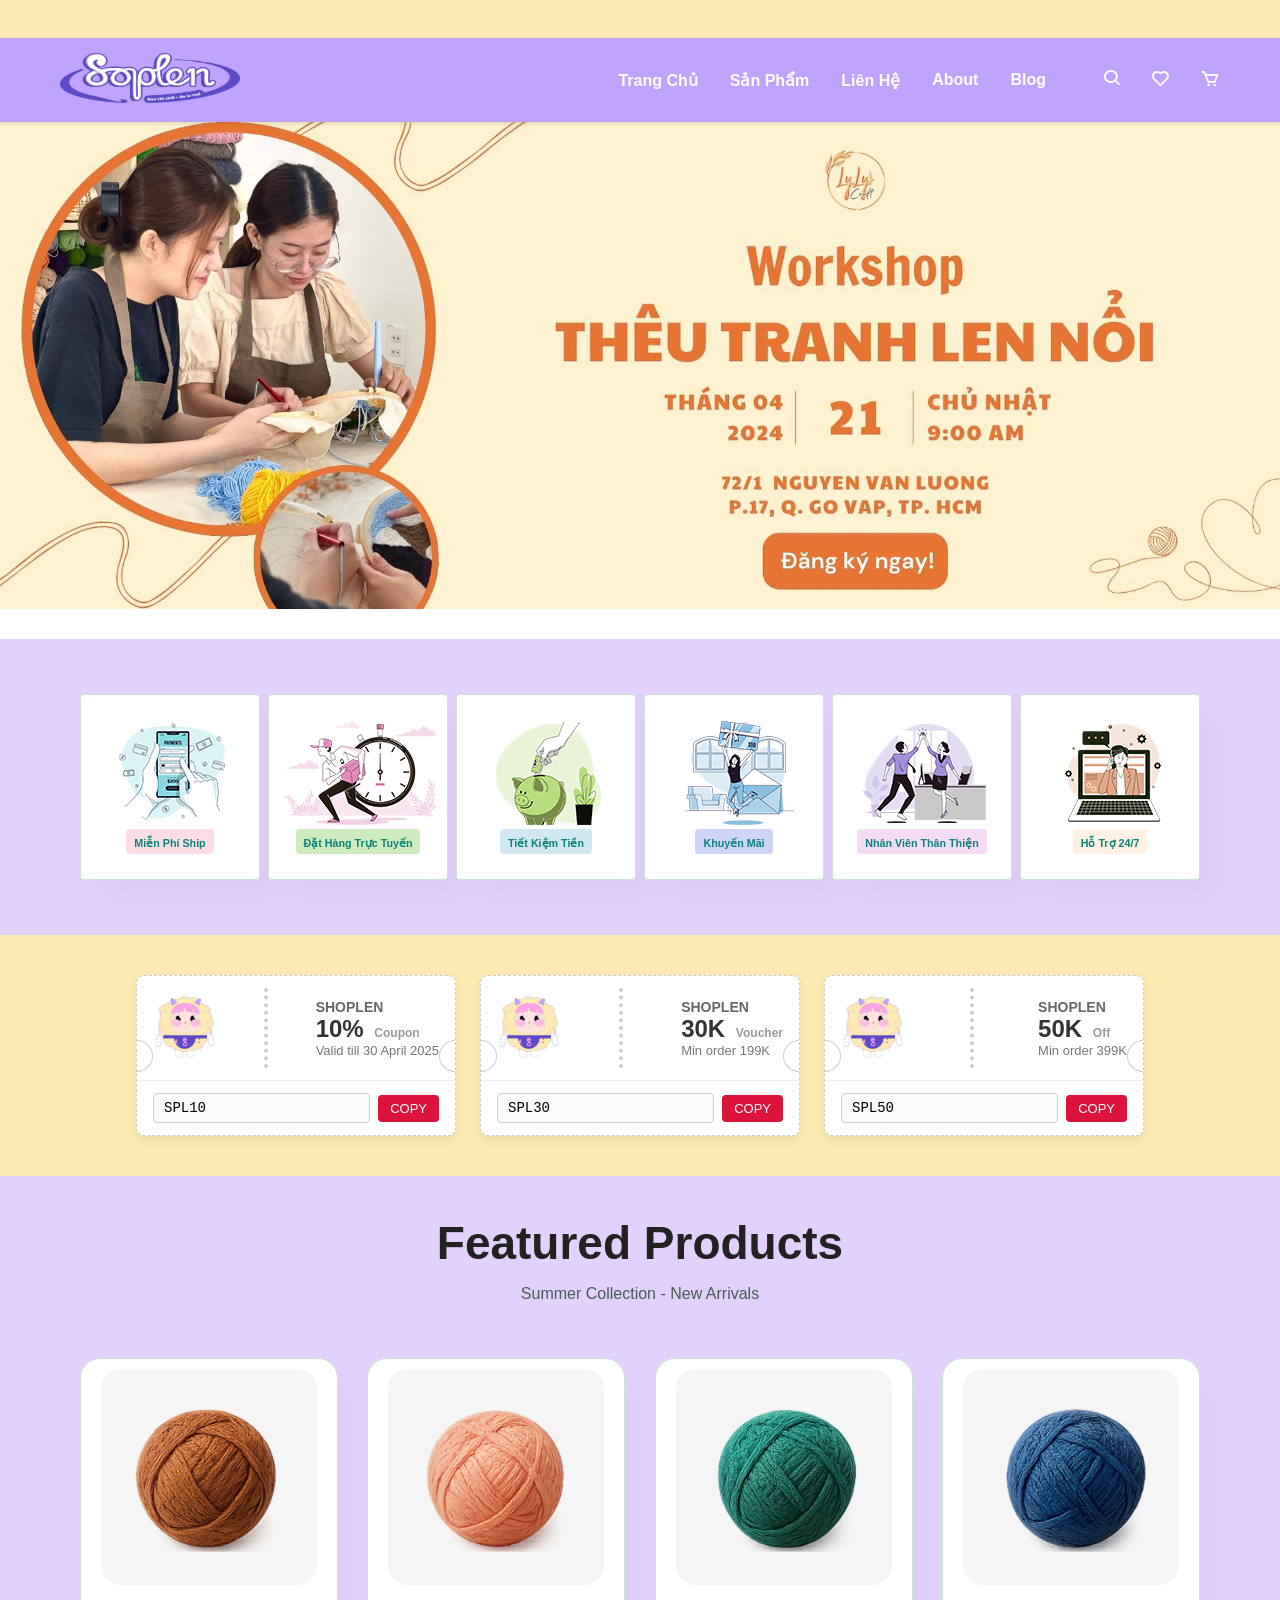
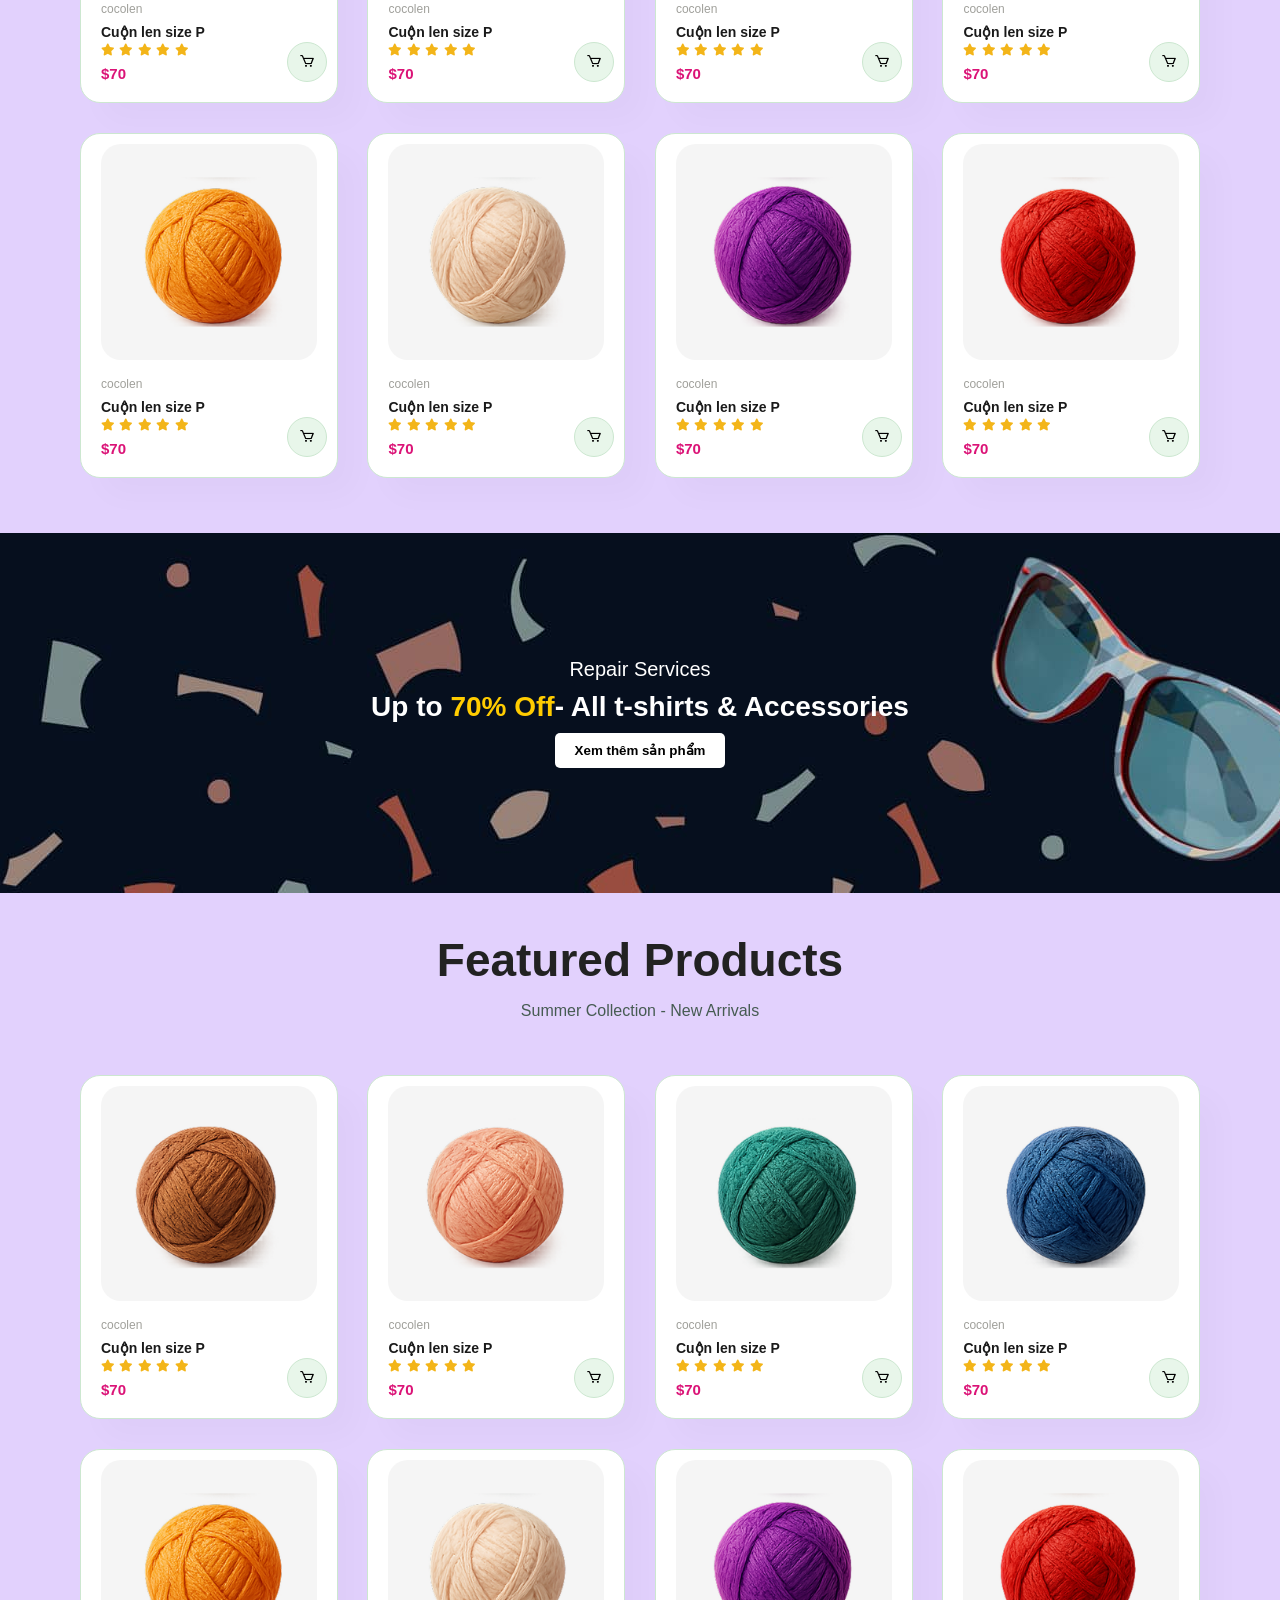
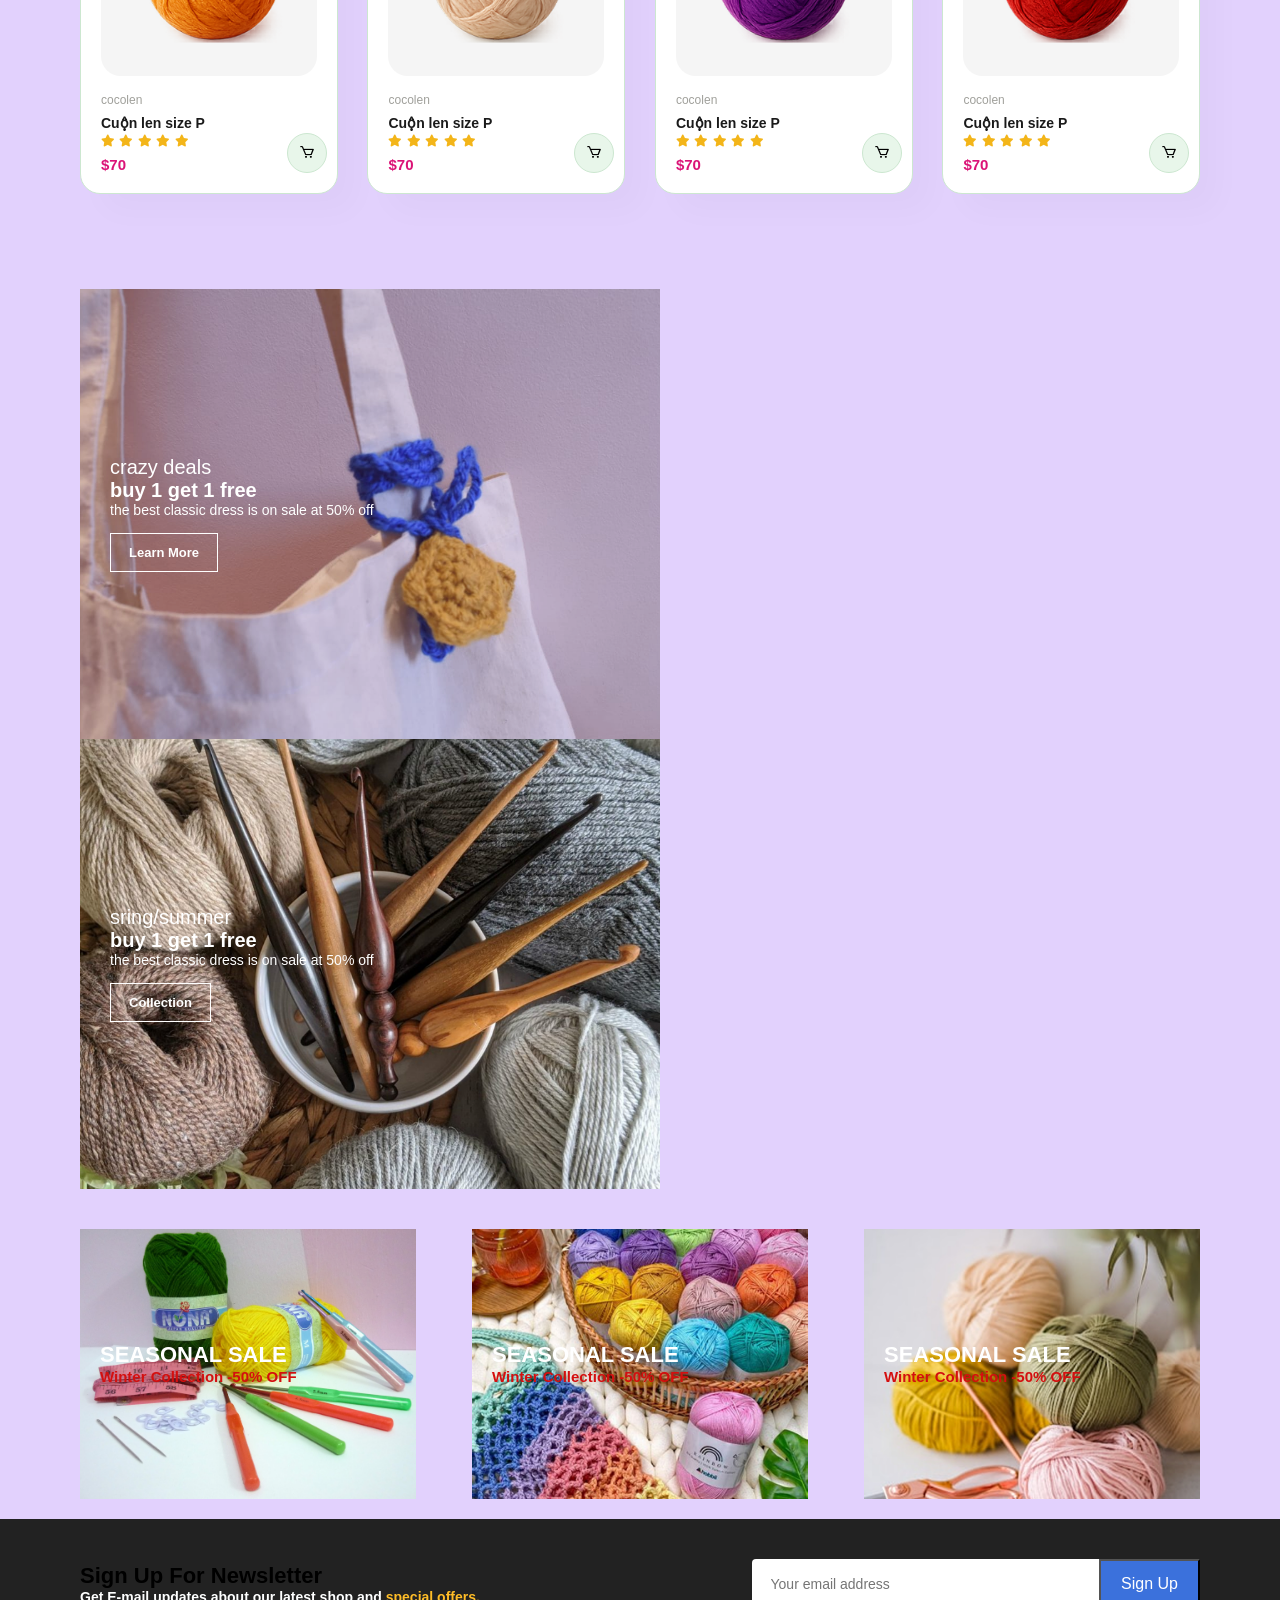
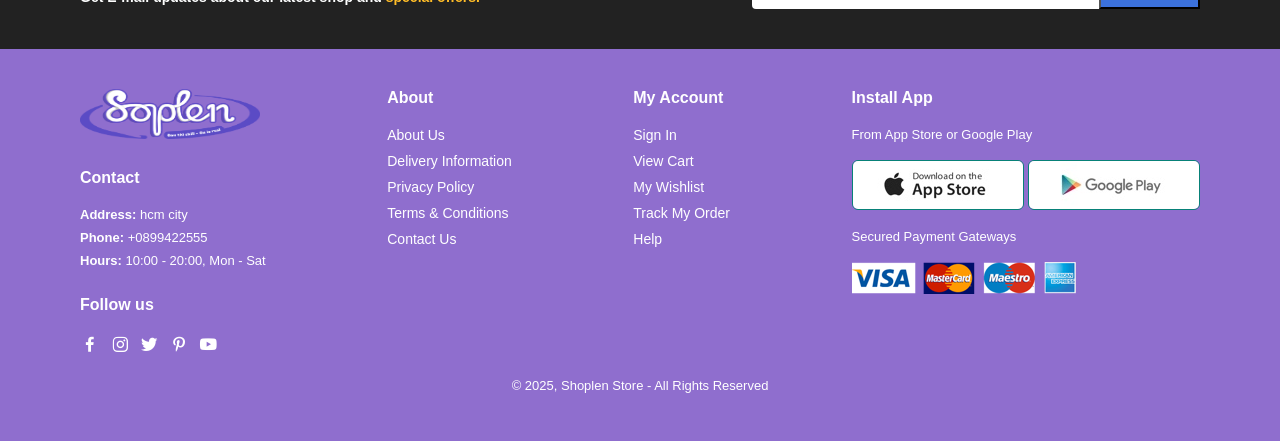
==== commit c1498e3b: "fix bug" ====
--- a/index.html
+++ b/index.html
@@ -25,7 +25,7 @@
         <!-- Thanh header -->
         <section id="main-header">
             <!-- Logo -->
-            <a href="index.html"><img height="50" width="180" src="/store/img/logo.png" alt="logo" /></a>
+            <a href="index.html"><img height="50" width="180" src="img/logo.png" alt="logo" /></a>
             <div>
                 <ul id="nav-menu">
                     <li><a href="index.html">Trang Chủ</a></li>
@@ -70,7 +70,7 @@
         <!-- Thanh header -->
         <!-- <header class="main-header"> -->
         <!-- 🔶 Logo -->
-        <!-- <img src="/store/img/logo2.png" height="30" width="185" alt="icondenim" />
+        <!-- <img src="img/logo2.png" height="30" width="185" alt="icondenim" />
                 <nav class="nav-menu">
                     <a href="#">Sản phẩm</a>
                     <a href="#">Khuyến mãi</a>
@@ -84,27 +84,27 @@
                     <a href="login.html" class="icon-btn" title="Đăng nhập"><i class="bx bx-user"></i></a>
                 </div>
             </header> -->
-
         <!-- 🔶 Slides banner -->
         <section class="hero-slider">
             <div class="slider">
-                <div class="slide active"><img src="/store/img/slider_4.webp" alt="1" /></div>
+                <div class="slide active"><img src="img/banner/slider_4.webp" alt="1" /></div>
                 <div class="slide">
-                    <img src="/store/img/slider_3.webp" alt="2" />
+                    <img src="img/banner/slider_1.webp" alt="2" />
                 </div>
                 <div class="slide">
-                    <img src="/store/img/slider_4.webp" alt="3" />
-                </div>
-                <div class="slide"><img src="/store/img/slider_5.jpg" alt="3" /></div>
+                    <img src="img/banner/slider_2.webp" alt="3" />
+                </div>
                 <div class="slide">
-                    <img src="/store/img/slider_5.webp" alt="3" />
+                    <img src="img/banner/slider_3.webp" alt="3" />
+                </div>
+                <div class="slide">
+                    <img src="img/banner/slider_4.webp" alt="3" />
                 </div>
                 <!-- Thêm slide tùy ý -->
             </div>
             <!-- Nút trái/phải -->
             <!-- <button class="nav prev">&#10094;</button>
             <button class="nav next">&#10095;</button> -->
-
             <!-- Dot tròn -->
             <!-- <div class="dots">
                 <span class="dot active"></span>
@@ -114,27 +114,27 @@
         </section>
         <section id="feature" class="section-p1">
             <div class="fe-box">
-                <img src="/nangnuong/img/features/f1.png" alt="" />
+                <img src="/img/feature/f1.png" alt="" />
                 <h6>Miễn Phí Ship</h6>
             </div>
             <div class="fe-box">
-                <img src="/nangnuong/img/features/f2.png" alt="" />
+                <img src="/img/feature/f2.png" alt="" />
                 <h6>Đặt Hàng Trực Tuyến</h6>
             </div>
             <div class="fe-box">
-                <img src="/nangnuong/img/features/f3.png" alt="" />
+                <img src="/img/feature/f3.png" alt="" />
                 <h6>Tiết Kiệm Tiền</h6>
             </div>
             <div class="fe-box">
-                <img src="/nangnuong/img/features/f4.png" alt="" />
+                <img src="/img/feature/f4.png" alt="" />
                 <h6>Khuyến Mãi</h6>
             </div>
             <div class="fe-box">
-                <img src="/nangnuong/img/features/f5.png" alt="" />
+                <img src="/img/feature/f5.png" alt="" />
                 <h6>Nhân Viên Thân Thiện</h6>
             </div>
             <div class="fe-box">
-                <img src="/nangnuong/img/features/f6.png" alt="" />
+                <img src="/img/feature/f6.png" alt="" />
                 <h6>Hỗ Trợ 24/7</h6>
             </div>
         </section>
@@ -198,7 +198,7 @@
                                 src="https://i.pinimg.com/originals/c7/84/67/c78467db9ff497393cb548a48f02d451.png"
                                 alt="Logo"
                             /> -->
-                            <img src="/store/img/voucher.png" alt="Logo" />
+                            <img src="img/voucher.png" alt="Logo" />
                         </div>
                         <div class="vertical"></div>
                         <div class="content">
@@ -218,7 +218,7 @@
                 <div class="coupon-card">
                     <div class="main">
                         <div class="co-img">
-                            <img src="/store/img/voucher.png" alt="Logo" />
+                            <img src="img/voucher.png" alt="Logo" />
                         </div>
                         <div class="vertical"></div>
                         <div class="content">
@@ -237,7 +237,7 @@
                 <div class="coupon-card">
                     <div class="main">
                         <div class="co-img">
-                            <img src="/store/img/voucher.png" alt="Logo" />
+                            <img src="img/voucher.png" alt="Logo" />
                         </div>
                         <div class="vertical"></div>
                         <div class="content">
@@ -259,147 +259,147 @@
             <p>Summer Collection - New Arrivals</p>
             <div class="pro-container">
                 <div class="pro" onclick="window.location.href='productdetails.html';" style="cursor: pointer">
-                    <img src="/nangnuong/img/cuonlen/Group 8.png" alt="" />
-                    <div class="des">
-                        <span style="color: rgb(160, 160, 155)">cocolen</span>
-                        <h5>Cuộn len size P</h5>
-                        <div class="star">
-                            <i class="fas fa-star"></i>
-                            <i class="fas fa-star"></i>
-                            <i class="fas fa-star"></i>
-                            <i class="fas fa-star"></i>
-                            <i class="fas fa-star"></i>
-                        </div>
-                        <h4>$70</h4>
-                    </div>
-                    <!-- <a href="#"><i class="fa-solid fa-cart-shopping" style="color:blueviolet;"></i></a> -->
-                    <!-- <img width="10" height="10" src="https://theme.hstatic.net/1000360022/1001315729/14/shopping-cart.svg?v=14680" alt=""> -->
-                    <a href="#" class="cart"
-                        ><i class="bx bx-cart" style="color: black; width: 20px height 20px"></i>
-                    </a>
-                </div>
-                <div class="pro" onclick="window.location.href='productdetails.html';" style="cursor: pointer">
-                    <img src="/nangnuong/img/cuonlen/Group 1.png" alt="" />
-                    <div class="des">
-                        <span style="color: rgb(160, 160, 155)">cocolen</span>
-                        <h5>Cuộn len size P</h5>
-                        <div class="star">
-                            <i class="fas fa-star"></i>
-                            <i class="fas fa-star"></i>
-                            <i class="fas fa-star"></i>
-                            <i class="fas fa-star"></i>
-                            <i class="fas fa-star"></i>
-                        </div>
-                        <h4>$70</h4>
-                    </div>
-                    <!-- <a href="#"><i class="fa-solid fa-cart-shopping" style="color:blueviolet;"></i></a> -->
-                    <!-- <img width="10" height="10" src="https://theme.hstatic.net/1000360022/1001315729/14/shopping-cart.svg?v=14680" alt=""> -->
-                    <a href="#" class="cart"
-                        ><i class="bx bx-cart" style="color: black; width: 20px height 20px"></i>
-                    </a>
-                </div>
-                <div class="pro" onclick="window.location.href='productdetails.html';" style="cursor: pointer">
-                    <img src="/nangnuong/img/cuonlen/Group 2.png" alt="" />
-                    <div class="des">
-                        <span style="color: rgb(160, 160, 155)">cocolen</span>
-                        <h5>Cuộn len size P</h5>
-                        <div class="star">
-                            <i class="fas fa-star"></i>
-                            <i class="fas fa-star"></i>
-                            <i class="fas fa-star"></i>
-                            <i class="fas fa-star"></i>
-                            <i class="fas fa-star"></i>
-                        </div>
-                        <h4>$70</h4>
-                    </div>
-                    <!-- <a href="#"><i class="fa-solid fa-cart-shopping" style="color:blueviolet;"></i></a> -->
-                    <!-- <img width="10" height="10" src="https://theme.hstatic.net/1000360022/1001315729/14/shopping-cart.svg?v=14680" alt=""> -->
-                    <a href="#" class="cart"
-                        ><i class="bx bx-cart" style="color: black; width: 20px height 20px"></i>
-                    </a>
-                </div>
-                <div class="pro" onclick="window.location.href='productdetails.html';" style="cursor: pointer">
-                    <img src="/nangnuong/img/cuonlen/Group 3.png" alt="" />
-                    <div class="des">
-                        <span style="color: rgb(160, 160, 155)">cocolen</span>
-                        <h5>Cuộn len size P</h5>
-                        <div class="star">
-                            <i class="fas fa-star"></i>
-                            <i class="fas fa-star"></i>
-                            <i class="fas fa-star"></i>
-                            <i class="fas fa-star"></i>
-                            <i class="fas fa-star"></i>
-                        </div>
-                        <h4>$70</h4>
-                    </div>
-                    <!-- <a href="#"><i class="fa-solid fa-cart-shopping" style="color:blueviolet;"></i></a> -->
-                    <!-- <img width="10" height="10" src="https://theme.hstatic.net/1000360022/1001315729/14/shopping-cart.svg?v=14680" alt=""> -->
-                    <a href="#" class="cart"
-                        ><i class="bx bx-cart" style="color: black; width: 20px height 20px"></i>
-                    </a>
-                </div>
-                <div class="pro" onclick="window.location.href='productdetails.html';" style="cursor: pointer">
-                    <img src="/nangnuong/img/cuonlen/Group 4.png" alt="" />
-                    <div class="des">
-                        <span style="color: rgb(160, 160, 155)">cocolen</span>
-                        <h5>Cuộn len size P</h5>
-                        <div class="star">
-                            <i class="fas fa-star"></i>
-                            <i class="fas fa-star"></i>
-                            <i class="fas fa-star"></i>
-                            <i class="fas fa-star"></i>
-                            <i class="fas fa-star"></i>
-                        </div>
-                        <h4>$70</h4>
-                    </div>
-                    <!-- <a href="#"><i class="fa-solid fa-cart-shopping" style="color:blueviolet;"></i></a> -->
-                    <!-- <img width="10" height="10" src="https://theme.hstatic.net/1000360022/1001315729/14/shopping-cart.svg?v=14680" alt=""> -->
-                    <a href="#" class="cart"
-                        ><i class="bx bx-cart" style="color: black; width: 20px height 20px"></i>
-                    </a>
-                </div>
-                <div class="pro" onclick="window.location.href='productdetails.html';" style="cursor: pointer">
-                    <img src="/nangnuong/img/cuonlen/Group 5.png" alt="" />
-                    <div class="des">
-                        <span style="color: rgb(160, 160, 155)">cocolen</span>
-                        <h5>Cuộn len size P</h5>
-                        <div class="star">
-                            <i class="fas fa-star"></i>
-                            <i class="fas fa-star"></i>
-                            <i class="fas fa-star"></i>
-                            <i class="fas fa-star"></i>
-                            <i class="fas fa-star"></i>
-                        </div>
-                        <h4>$70</h4>
-                    </div>
-                    <!-- <a href="#"><i class="fa-solid fa-cart-shopping" style="color:blueviolet;"></i></a> -->
-                    <!-- <img width="10" height="10" src="https://theme.hstatic.net/1000360022/1001315729/14/shopping-cart.svg?v=14680" alt=""> -->
-                    <a href="#" class="cart"
-                        ><i class="bx bx-cart" style="color: black; width: 20px height 20px"></i>
-                    </a>
-                </div>
-                <div class="pro" onclick="window.location.href='productdetails.html';" style="cursor: pointer">
-                    <img src="/nangnuong/img/cuonlen/Group 6.png" alt="" />
-                    <div class="des">
-                        <span style="color: rgb(160, 160, 155)">cocolen</span>
-                        <h5>Cuộn len size P</h5>
-                        <div class="star">
-                            <i class="fas fa-star"></i>
-                            <i class="fas fa-star"></i>
-                            <i class="fas fa-star"></i>
-                            <i class="fas fa-star"></i>
-                            <i class="fas fa-star"></i>
-                        </div>
-                        <h4>$70</h4>
-                    </div>
-                    <!-- <a href="#"><i class="fa-solid fa-cart-shopping" style="color:blueviolet;"></i></a> -->
-                    <!-- <img width="10" height="10" src="https://theme.hstatic.net/1000360022/1001315729/14/shopping-cart.svg?v=14680" alt=""> -->
-                    <a href="#" class="cart"
-                        ><i class="bx bx-cart" style="color: black; width: 20px height 20px"></i>
-                    </a>
-                </div>
-                <div class="pro" onclick="window.location.href='productdetails.html';" style="cursor: pointer">
-                    <img src="/nangnuong/img/cuonlen/Group 7.png" alt="" />
+                    <img src="/img/sanpham/Group 1.png " alt="" />
+                    <div class="des">
+                        <span style="color: rgb(160, 160, 155)">cocolen</span>
+                        <h5>Cuộn len size P</h5>
+                        <div class="star">
+                            <i class="fas fa-star"></i>
+                            <i class="fas fa-star"></i>
+                            <i class="fas fa-star"></i>
+                            <i class="fas fa-star"></i>
+                            <i class="fas fa-star"></i>
+                        </div>
+                        <h4>$70</h4>
+                    </div>
+                    <!-- <a href="#"><i class="fa-solid fa-cart-shopping" style="color:blueviolet;"></i></a> -->
+                    <!-- <img width="10" height="10" src="https://theme.hstatic.net/1000360022/1001315729/14/shopping-cart.svg?v=14680" alt=""> -->
+                    <a href="#" class="cart"
+                        ><i class="bx bx-cart" style="color: black; width: 20px height 20px"></i>
+                    </a>
+                </div>
+                <div class="pro" onclick="window.location.href='productdetails.html';" style="cursor: pointer">
+                    <img src="/img/sanpham/Group 2.png" alt="" />
+                    <div class="des">
+                        <span style="color: rgb(160, 160, 155)">cocolen</span>
+                        <h5>Cuộn len size P</h5>
+                        <div class="star">
+                            <i class="fas fa-star"></i>
+                            <i class="fas fa-star"></i>
+                            <i class="fas fa-star"></i>
+                            <i class="fas fa-star"></i>
+                            <i class="fas fa-star"></i>
+                        </div>
+                        <h4>$70</h4>
+                    </div>
+                    <!-- <a href="#"><i class="fa-solid fa-cart-shopping" style="color:blueviolet;"></i></a> -->
+                    <!-- <img width="10" height="10" src="https://theme.hstatic.net/1000360022/1001315729/14/shopping-cart.svg?v=14680" alt=""> -->
+                    <a href="#" class="cart"
+                        ><i class="bx bx-cart" style="color: black; width: 20px height 20px"></i>
+                    </a>
+                </div>
+                <div class="pro" onclick="window.location.href='productdetails.html';" style="cursor: pointer">
+                    <img src="/img/sanpham/Group 3.png" alt="" />
+                    <div class="des">
+                        <span style="color: rgb(160, 160, 155)">cocolen</span>
+                        <h5>Cuộn len size P</h5>
+                        <div class="star">
+                            <i class="fas fa-star"></i>
+                            <i class="fas fa-star"></i>
+                            <i class="fas fa-star"></i>
+                            <i class="fas fa-star"></i>
+                            <i class="fas fa-star"></i>
+                        </div>
+                        <h4>$70</h4>
+                    </div>
+                    <!-- <a href="#"><i class="fa-solid fa-cart-shopping" style="color:blueviolet;"></i></a> -->
+                    <!-- <img width="10" height="10" src="https://theme.hstatic.net/1000360022/1001315729/14/shopping-cart.svg?v=14680" alt=""> -->
+                    <a href="#" class="cart"
+                        ><i class="bx bx-cart" style="color: black; width: 20px height 20px"></i>
+                    </a>
+                </div>
+                <div class="pro" onclick="window.location.href='productdetails.html';" style="cursor: pointer">
+                    <img src="/img/sanpham/Group 4.png" alt="" />
+                    <div class="des">
+                        <span style="color: rgb(160, 160, 155)">cocolen</span>
+                        <h5>Cuộn len size P</h5>
+                        <div class="star">
+                            <i class="fas fa-star"></i>
+                            <i class="fas fa-star"></i>
+                            <i class="fas fa-star"></i>
+                            <i class="fas fa-star"></i>
+                            <i class="fas fa-star"></i>
+                        </div>
+                        <h4>$70</h4>
+                    </div>
+                    <!-- <a href="#"><i class="fa-solid fa-cart-shopping" style="color:blueviolet;"></i></a> -->
+                    <!-- <img width="10" height="10" src="https://theme.hstatic.net/1000360022/1001315729/14/shopping-cart.svg?v=14680" alt=""> -->
+                    <a href="#" class="cart"
+                        ><i class="bx bx-cart" style="color: black; width: 20px height 20px"></i>
+                    </a>
+                </div>
+                <div class="pro" onclick="window.location.href='productdetails.html';" style="cursor: pointer">
+                    <img src="/img/sanpham/Group 5.png" alt="" />
+                    <div class="des">
+                        <span style="color: rgb(160, 160, 155)">cocolen</span>
+                        <h5>Cuộn len size P</h5>
+                        <div class="star">
+                            <i class="fas fa-star"></i>
+                            <i class="fas fa-star"></i>
+                            <i class="fas fa-star"></i>
+                            <i class="fas fa-star"></i>
+                            <i class="fas fa-star"></i>
+                        </div>
+                        <h4>$70</h4>
+                    </div>
+                    <!-- <a href="#"><i class="fa-solid fa-cart-shopping" style="color:blueviolet;"></i></a> -->
+                    <!-- <img width="10" height="10" src="https://theme.hstatic.net/1000360022/1001315729/14/shopping-cart.svg?v=14680" alt=""> -->
+                    <a href="#" class="cart"
+                        ><i class="bx bx-cart" style="color: black; width: 20px height 20px"></i>
+                    </a>
+                </div>
+                <div class="pro" onclick="window.location.href='productdetails.html';" style="cursor: pointer">
+                    <img src="/img/sanpham/Group 6.png" alt="" />
+                    <div class="des">
+                        <span style="color: rgb(160, 160, 155)">cocolen</span>
+                        <h5>Cuộn len size P</h5>
+                        <div class="star">
+                            <i class="fas fa-star"></i>
+                            <i class="fas fa-star"></i>
+                            <i class="fas fa-star"></i>
+                            <i class="fas fa-star"></i>
+                            <i class="fas fa-star"></i>
+                        </div>
+                        <h4>$70</h4>
+                    </div>
+                    <!-- <a href="#"><i class="fa-solid fa-cart-shopping" style="color:blueviolet;"></i></a> -->
+                    <!-- <img width="10" height="10" src="https://theme.hstatic.net/1000360022/1001315729/14/shopping-cart.svg?v=14680" alt=""> -->
+                    <a href="#" class="cart"
+                        ><i class="bx bx-cart" style="color: black; width: 20px height 20px"></i>
+                    </a>
+                </div>
+                <div class="pro" onclick="window.location.href='productdetails.html';" style="cursor: pointer">
+                    <img src="/img/sanpham/Group 7.png" alt="" />
+                    <div class="des">
+                        <span style="color: rgb(160, 160, 155)">cocolen</span>
+                        <h5>Cuộn len size P</h5>
+                        <div class="star">
+                            <i class="fas fa-star"></i>
+                            <i class="fas fa-star"></i>
+                            <i class="fas fa-star"></i>
+                            <i class="fas fa-star"></i>
+                            <i class="fas fa-star"></i>
+                        </div>
+                        <h4>$70</h4>
+                    </div>
+                    <!-- <a href="#"><i class="fa-solid fa-cart-shopping" style="color:blueviolet;"></i></a> -->
+                    <!-- <img width="10" height="10" src="https://theme.hstatic.net/1000360022/1001315729/14/shopping-cart.svg?v=14680" alt=""> -->
+                    <a href="#" class="cart"
+                        ><i class="bx bx-cart" style="color: black; width: 20px height 20px"></i>
+                    </a>
+                </div>
+                <div class="pro" onclick="window.location.href='productdetails.html';" style="cursor: pointer">
+                    <img src="/img/sanpham/Group 8.png" alt="" />
                     <div class="des">
                         <span style="color: rgb(160, 160, 155)">cocolen</span>
                         <h5>Cuộn len size P</h5>
@@ -438,151 +438,151 @@
             <h2>Featured Products</h2>
             <p>Summer Collection - New Arrivals</p>
             <div class="pro-container">
-                <div class="pro">
-                    <img src="/nangnuong/img/cuonlen/Group 9.png" alt="" />
-                    <div class="des">
-                        <span style="color: rgb(160, 160, 155)">cocolen</span>
-                        <h5>Cartoon Astronaut T-shirts</h5>
-                        <div class="star">
-                            <i class="fas fa-star"></i>
-                            <i class="fas fa-star"></i>
-                            <i class="fas fa-star"></i>
-                            <i class="fas fa-star"></i>
-                            <i class="fas fa-star"></i>
-                        </div>
-                        <h4>$70</h4>
-                    </div>
-                    <!-- <a href="#"><i class="fa-solid fa-cart-shopping" style="color:blueviolet;"></i></a> -->
-                    <!-- <img width="10" height="10" src="https://theme.hstatic.net/1000360022/1001315729/14/shopping-cart.svg?v=14680" alt=""> -->
-                    <a href="#" class="cart"
-                        ><i class="bx bx-cart" style="color: black; width: 20px height 20px"></i>
-                    </a>
-                </div>
-                <div class="pro">
-                    <img src="/nangnuong/img/cuonlen/Group 10.png" alt="" />
-                    <div class="des">
-                        <span style="color: rgb(160, 160, 155)">cocolen</span>
-                        <h5>Cartoon Astronaut T-shirts</h5>
-                        <div class="star">
-                            <i class="fas fa-star"></i>
-                            <i class="fas fa-star"></i>
-                            <i class="fas fa-star"></i>
-                            <i class="fas fa-star"></i>
-                            <i class="fas fa-star"></i>
-                        </div>
-                        <h4>$70</h4>
-                    </div>
-                    <!-- <a href="#"><i class="fa-solid fa-cart-shopping" style="color:blueviolet;"></i></a> -->
-                    <!-- <img width="10" height="10" src="https://theme.hstatic.net/1000360022/1001315729/14/shopping-cart.svg?v=14680" alt=""> -->
-                    <a href="#" class="cart"
-                        ><i class="bx bx-cart" style="color: black; width: 20px height 20px"></i>
-                    </a>
-                </div>
-                <div class="pro">
-                    <img src="/nangnuong/img/cuonlen/Group 11.png" alt="" />
-                    <div class="des">
-                        <span style="color: rgb(160, 160, 155)">cocolen</span>
-                        <h5>Cartoon Astronaut T-shirts</h5>
-                        <div class="star">
-                            <i class="fas fa-star"></i>
-                            <i class="fas fa-star"></i>
-                            <i class="fas fa-star"></i>
-                            <i class="fas fa-star"></i>
-                            <i class="fas fa-star"></i>
-                        </div>
-                        <h4>$70</h4>
-                    </div>
-                    <!-- <a href="#"><i class="fa-solid fa-cart-shopping" style="color:blueviolet;"></i></a> -->
-                    <!-- <img width="10" height="10" src="https://theme.hstatic.net/1000360022/1001315729/14/shopping-cart.svg?v=14680" alt=""> -->
-                    <a href="#" class="cart"
-                        ><i class="bx bx-cart" style="color: black; width: 20px height 20px"></i>
-                    </a>
-                </div>
-                <div class="pro">
-                    <img src="/nangnuong/img/cuonlen/Group 12.png" alt="" />
-                    <div class="des">
-                        <span style="color: rgb(160, 160, 155)">cocolen</span>
-                        <h5>Cartoon Astronaut T-shirts</h5>
-                        <div class="star">
-                            <i class="fas fa-star"></i>
-                            <i class="fas fa-star"></i>
-                            <i class="fas fa-star"></i>
-                            <i class="fas fa-star"></i>
-                            <i class="fas fa-star"></i>
-                        </div>
-                        <h4>$70</h4>
-                    </div>
-                    <!-- <a href="#"><i class="fa-solid fa-cart-shopping" style="color:blueviolet;"></i></a> -->
-                    <!-- <img width="10" height="10" src="https://theme.hstatic.net/1000360022/1001315729/14/shopping-cart.svg?v=14680" alt=""> -->
-                    <a href="#" class="cart"
-                        ><i class="bx bx-cart" style="color: black; width: 20px height 20px"></i>
-                    </a>
-                </div>
-                <div class="pro">
-                    <img src="/nangnuong/img/cuonlen/Group 13.png" alt="" />
-                    <div class="des">
-                        <span style="color: rgb(160, 160, 155)">cocolen</span>
-                        <h5>Cartoon Astronaut T-shirts</h5>
-                        <div class="star">
-                            <i class="fas fa-star"></i>
-                            <i class="fas fa-star"></i>
-                            <i class="fas fa-star"></i>
-                            <i class="fas fa-star"></i>
-                            <i class="fas fa-star"></i>
-                        </div>
-                        <h4>$70</h4>
-                    </div>
-                    <!-- <a href="#"><i class="fa-solid fa-cart-shopping" style="color:blueviolet;"></i></a> -->
-                    <!-- <img width="10" height="10" src="https://theme.hstatic.net/1000360022/1001315729/14/shopping-cart.svg?v=14680" alt=""> -->
-                    <a href="#" class="cart"
-                        ><i class="bx bx-cart" style="color: black; width: 20px height 20px"></i>
-                    </a>
-                </div>
-                <div class="pro">
-                    <img src="/nangnuong/img/cuonlen/Group 14.png" alt="" />
-                    <div class="des">
-                        <span style="color: rgb(160, 160, 155)">cocolen</span>
-                        <h5>Cartoon Astronaut T-shirts</h5>
-                        <div class="star">
-                            <i class="fas fa-star"></i>
-                            <i class="fas fa-star"></i>
-                            <i class="fas fa-star"></i>
-                            <i class="fas fa-star"></i>
-                            <i class="fas fa-star"></i>
-                        </div>
-                        <h4>$70</h4>
-                    </div>
-                    <!-- <a href="#"><i class="fa-solid fa-cart-shopping" style="color:blueviolet;"></i></a> -->
-                    <!-- <img width="10" height="10" src="https://theme.hstatic.net/1000360022/1001315729/14/shopping-cart.svg?v=14680" alt=""> -->
-                    <a href="#" class="cart"
-                        ><i class="bx bx-cart" style="color: black; width: 20px height 20px"></i>
-                    </a>
-                </div>
-                <div class="pro">
-                    <img src="/nangnuong/img/cuonlen/Group 15.png" alt="" />
-                    <div class="des">
-                        <span style="color: rgb(160, 160, 155)">cocolen</span>
-                        <h5>Cartoon Astronaut T-shirts</h5>
-                        <div class="star">
-                            <i class="fas fa-star"></i>
-                            <i class="fas fa-star"></i>
-                            <i class="fas fa-star"></i>
-                            <i class="fas fa-star"></i>
-                            <i class="fas fa-star"></i>
-                        </div>
-                        <h4>$70</h4>
-                    </div>
-                    <!-- <a href="#"><i class="fa-solid fa-cart-shopping" style="color:blueviolet;"></i></a> -->
-                    <!-- <img width="10" height="10" src="https://theme.hstatic.net/1000360022/1001315729/14/shopping-cart.svg?v=14680" alt=""> -->
-                    <a href="#" class="cart"
-                        ><i class="bx bx-cart" style="color: black; width: 20px height 20px"></i>
-                    </a>
-                </div>
-                <div class="pro">
-                    <img src="/nangnuong/img/cuonlen/Group 16.png" alt="" />
-                    <div class="des">
-                        <span style="color: rgb(160, 160, 155)">cocolen</span>
-                        <h5>Cartoon Astronaut T-shirts</h5>
+                <div class="pro" onclick="window.location.href='productdetails.html';" style="cursor: pointer">
+                    <img src="/img/sanpham/Group 1.png " alt="" />
+                    <div class="des">
+                        <span style="color: rgb(160, 160, 155)">cocolen</span>
+                        <h5>Cuộn len size P</h5>
+                        <div class="star">
+                            <i class="fas fa-star"></i>
+                            <i class="fas fa-star"></i>
+                            <i class="fas fa-star"></i>
+                            <i class="fas fa-star"></i>
+                            <i class="fas fa-star"></i>
+                        </div>
+                        <h4>$70</h4>
+                    </div>
+                    <!-- <a href="#"><i class="fa-solid fa-cart-shopping" style="color:blueviolet;"></i></a> -->
+                    <!-- <img width="10" height="10" src="https://theme.hstatic.net/1000360022/1001315729/14/shopping-cart.svg?v=14680" alt=""> -->
+                    <a href="#" class="cart"
+                        ><i class="bx bx-cart" style="color: black; width: 20px height 20px"></i>
+                    </a>
+                </div>
+                <div class="pro" onclick="window.location.href='productdetails.html';" style="cursor: pointer">
+                    <img src="/img/sanpham/Group 2.png" alt="" />
+                    <div class="des">
+                        <span style="color: rgb(160, 160, 155)">cocolen</span>
+                        <h5>Cuộn len size P</h5>
+                        <div class="star">
+                            <i class="fas fa-star"></i>
+                            <i class="fas fa-star"></i>
+                            <i class="fas fa-star"></i>
+                            <i class="fas fa-star"></i>
+                            <i class="fas fa-star"></i>
+                        </div>
+                        <h4>$70</h4>
+                    </div>
+                    <!-- <a href="#"><i class="fa-solid fa-cart-shopping" style="color:blueviolet;"></i></a> -->
+                    <!-- <img width="10" height="10" src="https://theme.hstatic.net/1000360022/1001315729/14/shopping-cart.svg?v=14680" alt=""> -->
+                    <a href="#" class="cart"
+                        ><i class="bx bx-cart" style="color: black; width: 20px height 20px"></i>
+                    </a>
+                </div>
+                <div class="pro" onclick="window.location.href='productdetails.html';" style="cursor: pointer">
+                    <img src="/img/sanpham/Group 3.png" alt="" />
+                    <div class="des">
+                        <span style="color: rgb(160, 160, 155)">cocolen</span>
+                        <h5>Cuộn len size P</h5>
+                        <div class="star">
+                            <i class="fas fa-star"></i>
+                            <i class="fas fa-star"></i>
+                            <i class="fas fa-star"></i>
+                            <i class="fas fa-star"></i>
+                            <i class="fas fa-star"></i>
+                        </div>
+                        <h4>$70</h4>
+                    </div>
+                    <!-- <a href="#"><i class="fa-solid fa-cart-shopping" style="color:blueviolet;"></i></a> -->
+                    <!-- <img width="10" height="10" src="https://theme.hstatic.net/1000360022/1001315729/14/shopping-cart.svg?v=14680" alt=""> -->
+                    <a href="#" class="cart"
+                        ><i class="bx bx-cart" style="color: black; width: 20px height 20px"></i>
+                    </a>
+                </div>
+                <div class="pro" onclick="window.location.href='productdetails.html';" style="cursor: pointer">
+                    <img src="/img/sanpham/Group 4.png" alt="" />
+                    <div class="des">
+                        <span style="color: rgb(160, 160, 155)">cocolen</span>
+                        <h5>Cuộn len size P</h5>
+                        <div class="star">
+                            <i class="fas fa-star"></i>
+                            <i class="fas fa-star"></i>
+                            <i class="fas fa-star"></i>
+                            <i class="fas fa-star"></i>
+                            <i class="fas fa-star"></i>
+                        </div>
+                        <h4>$70</h4>
+                    </div>
+                    <!-- <a href="#"><i class="fa-solid fa-cart-shopping" style="color:blueviolet;"></i></a> -->
+                    <!-- <img width="10" height="10" src="https://theme.hstatic.net/1000360022/1001315729/14/shopping-cart.svg?v=14680" alt=""> -->
+                    <a href="#" class="cart"
+                        ><i class="bx bx-cart" style="color: black; width: 20px height 20px"></i>
+                    </a>
+                </div>
+                <div class="pro" onclick="window.location.href='productdetails.html';" style="cursor: pointer">
+                    <img src="/img/sanpham/Group 5.png" alt="" />
+                    <div class="des">
+                        <span style="color: rgb(160, 160, 155)">cocolen</span>
+                        <h5>Cuộn len size P</h5>
+                        <div class="star">
+                            <i class="fas fa-star"></i>
+                            <i class="fas fa-star"></i>
+                            <i class="fas fa-star"></i>
+                            <i class="fas fa-star"></i>
+                            <i class="fas fa-star"></i>
+                        </div>
+                        <h4>$70</h4>
+                    </div>
+                    <!-- <a href="#"><i class="fa-solid fa-cart-shopping" style="color:blueviolet;"></i></a> -->
+                    <!-- <img width="10" height="10" src="https://theme.hstatic.net/1000360022/1001315729/14/shopping-cart.svg?v=14680" alt=""> -->
+                    <a href="#" class="cart"
+                        ><i class="bx bx-cart" style="color: black; width: 20px height 20px"></i>
+                    </a>
+                </div>
+                <div class="pro" onclick="window.location.href='productdetails.html';" style="cursor: pointer">
+                    <img src="/img/sanpham/Group 6.png" alt="" />
+                    <div class="des">
+                        <span style="color: rgb(160, 160, 155)">cocolen</span>
+                        <h5>Cuộn len size P</h5>
+                        <div class="star">
+                            <i class="fas fa-star"></i>
+                            <i class="fas fa-star"></i>
+                            <i class="fas fa-star"></i>
+                            <i class="fas fa-star"></i>
+                            <i class="fas fa-star"></i>
+                        </div>
+                        <h4>$70</h4>
+                    </div>
+                    <!-- <a href="#"><i class="fa-solid fa-cart-shopping" style="color:blueviolet;"></i></a> -->
+                    <!-- <img width="10" height="10" src="https://theme.hstatic.net/1000360022/1001315729/14/shopping-cart.svg?v=14680" alt=""> -->
+                    <a href="#" class="cart"
+                        ><i class="bx bx-cart" style="color: black; width: 20px height 20px"></i>
+                    </a>
+                </div>
+                <div class="pro" onclick="window.location.href='productdetails.html';" style="cursor: pointer">
+                    <img src="/img/sanpham/Group 7.png" alt="" />
+                    <div class="des">
+                        <span style="color: rgb(160, 160, 155)">cocolen</span>
+                        <h5>Cuộn len size P</h5>
+                        <div class="star">
+                            <i class="fas fa-star"></i>
+                            <i class="fas fa-star"></i>
+                            <i class="fas fa-star"></i>
+                            <i class="fas fa-star"></i>
+                            <i class="fas fa-star"></i>
+                        </div>
+                        <h4>$70</h4>
+                    </div>
+                    <!-- <a href="#"><i class="fa-solid fa-cart-shopping" style="color:blueviolet;"></i></a> -->
+                    <!-- <img width="10" height="10" src="https://theme.hstatic.net/1000360022/1001315729/14/shopping-cart.svg?v=14680" alt=""> -->
+                    <a href="#" class="cart"
+                        ><i class="bx bx-cart" style="color: black; width: 20px height 20px"></i>
+                    </a>
+                </div>
+                <div class="pro" onclick="window.location.href='productdetails.html';" style="cursor: pointer">
+                    <img src="/img/sanpham/Group 8.png" alt="" />
+                    <div class="des">
+                        <span style="color: rgb(160, 160, 155)">cocolen</span>
+                        <h5>Cuộn len size P</h5>
                         <div class="star">
                             <i class="fas fa-star"></i>
                             <i class="fas fa-star"></i>
@@ -642,7 +642,7 @@
         <!-- 🔶 Footer -->
         <footer class="section-p1">
             <div class="col">
-                <img class="logo" height="50" width="180" src="/store/img/logo.png" alt="" />
+                <img class="logo" height="50" width="180" src="img/logo.png" alt="" />
                 <h4>Contact</h4>
                 <p><strong>Address:</strong> hcm city</p>
                 <p><strong>Phone:</strong> +0899422555</p>
@@ -681,17 +681,17 @@
                 <h4>Install App</h4>
                 <p>From App Store or Google Play</p>
                 <div class="row">
-                    <img src="/store/img/img/pay/app.jpg" alt="" />
-                    <img src="/store/img/img/pay/play.jpg" alt="" />
+                    <img src="/img/pay/app.jpg" alt="" />
+                    <img src="/img/pay/play.jpg" alt="" />
                 </div>
                 <p>Secured Payment Gateways</p>
-                <img src="/store/img/img/pay/pay.png" alt="" />
+                <img src="/img/pay/pay.png" alt="" />
             </div>
             <div class="copyright">
                 <p>© 2025, Shoplen Store - All Rights Reserved</p>
             </div>
         </footer>
         <!-- 🔶 Sản phẩm mới -->
-        <script src="/store/script.js"></script>
+        <script src="script.js"></script>
     </body>
 </html>
--- a/style.css
+++ b/style.css
@@ -817,7 +817,7 @@
     stroke: red !important;
     fill: red !important;
 }
-/* Badge style */
+/* Banner */
 .badge {
     display: none; /* Ẩn khi không có sản phẩm */
     position: absolute;
@@ -838,7 +838,7 @@
     justify-content: center;
     align-items: center;
     text-align: center;
-    background-image: url(/nangnuong/img/banner/b2.jpg);
+    background-image: url(/img/banner/b2.jpg);
     width: 100%;
     height: 40vh;
     background-size: cover;
@@ -963,7 +963,7 @@
     flex-direction: column;
     justify-content: center;
     align-items: flex-start;
-    background-image: url(/store/img/img/banner/b17.jpg);
+    background-image: url(/img/banner/image.png);
     min-width: 580px;
     height: 50vh;
     background-size: cover;
@@ -971,7 +971,7 @@
     padding: 30px;
 }
 #sm-banner .banner-box2 {
-    background-image: url(/store/img/img/banner/b10.jpg);
+    background-image: url(/img/banner/image\ 2.png);
 }
 #sm-banner h4 {
     font-size: 20px;
@@ -1016,7 +1016,7 @@
     flex-direction: column;
     justify-content: center;
     align-items: flex-start;
-    background-image: url(/store/img/img/banner/b7.jpg);
+    background-image: url(/img/banner/image\ 3.png);
     width: 30%;
     height: 30vh;
     background-size: cover;
@@ -1025,10 +1025,10 @@
     margin-bottom: 20px;
 }
 #banner3 .banner-box2 {
-    background-image: url(/store/img/img/banner/b4.jpg);
+    background-image: url(/img/banner/image\ 4.png);
 }
 #banner3 .banner-box3 {
-    background-image: url(/store/img/img/banner/b18.jpg);
+    background-image: url(/img/banner/image\ 5.png);
 }
 #banner3 h2 {
     color: #fff;
@@ -1046,7 +1046,7 @@
     justify-content: space-between;
     flex-wrap: wrap;
     align-items: center;
-    background-image: url(/store/img/img/banner/b14.png);
+    background-image: url(/img/banner/b3.jpg);
     background-repeat: no-repeat;
     background-position: 20% 30%;
     background-color: #222;
@@ -1152,7 +1152,6 @@
     text-align: center;
 }
 /* REPONSIVE */
-
 /* ------------------------- */
 /* 📱 TABLET (width ≤ 992px) */
 /* ------------------------- */
@@ -1310,7 +1309,6 @@
     display: flex;
     align-items: center;
 } */
-
 /* PRODUCDETAILS */
 #prodetails {
     display: flex;
@@ -1403,7 +1401,7 @@
 }
 /* BLOG PAGE */
 #page-header.blog-header {
-    background-image: url(/store/img/img/banner/b19.jpg);
+    background-image: url(/img/banner/b6.jpg);
     background-size: cover;
     background-position: center;
     height: 45vh;
@@ -1550,7 +1548,7 @@
 }
 /* ABOUT PAGE  */
 #page-header.about-header {
-    background-image: url(/store/img/img/about/banner.png);
+    background-image: url(/img/banner/b5.jpg);
     background-size: cover;
     background-position: center;
     height: 45vh;
@@ -1641,7 +1639,7 @@
 }
 /* CONTACT PAGE  */
 #page-header.contact-header {
-    background-image: url(/store/img/img/banner/b4.jpg);
+    background-image: url(/img/banner/b4.png);
     background-size: cover;
     background-position: center;
     height: 45vh;
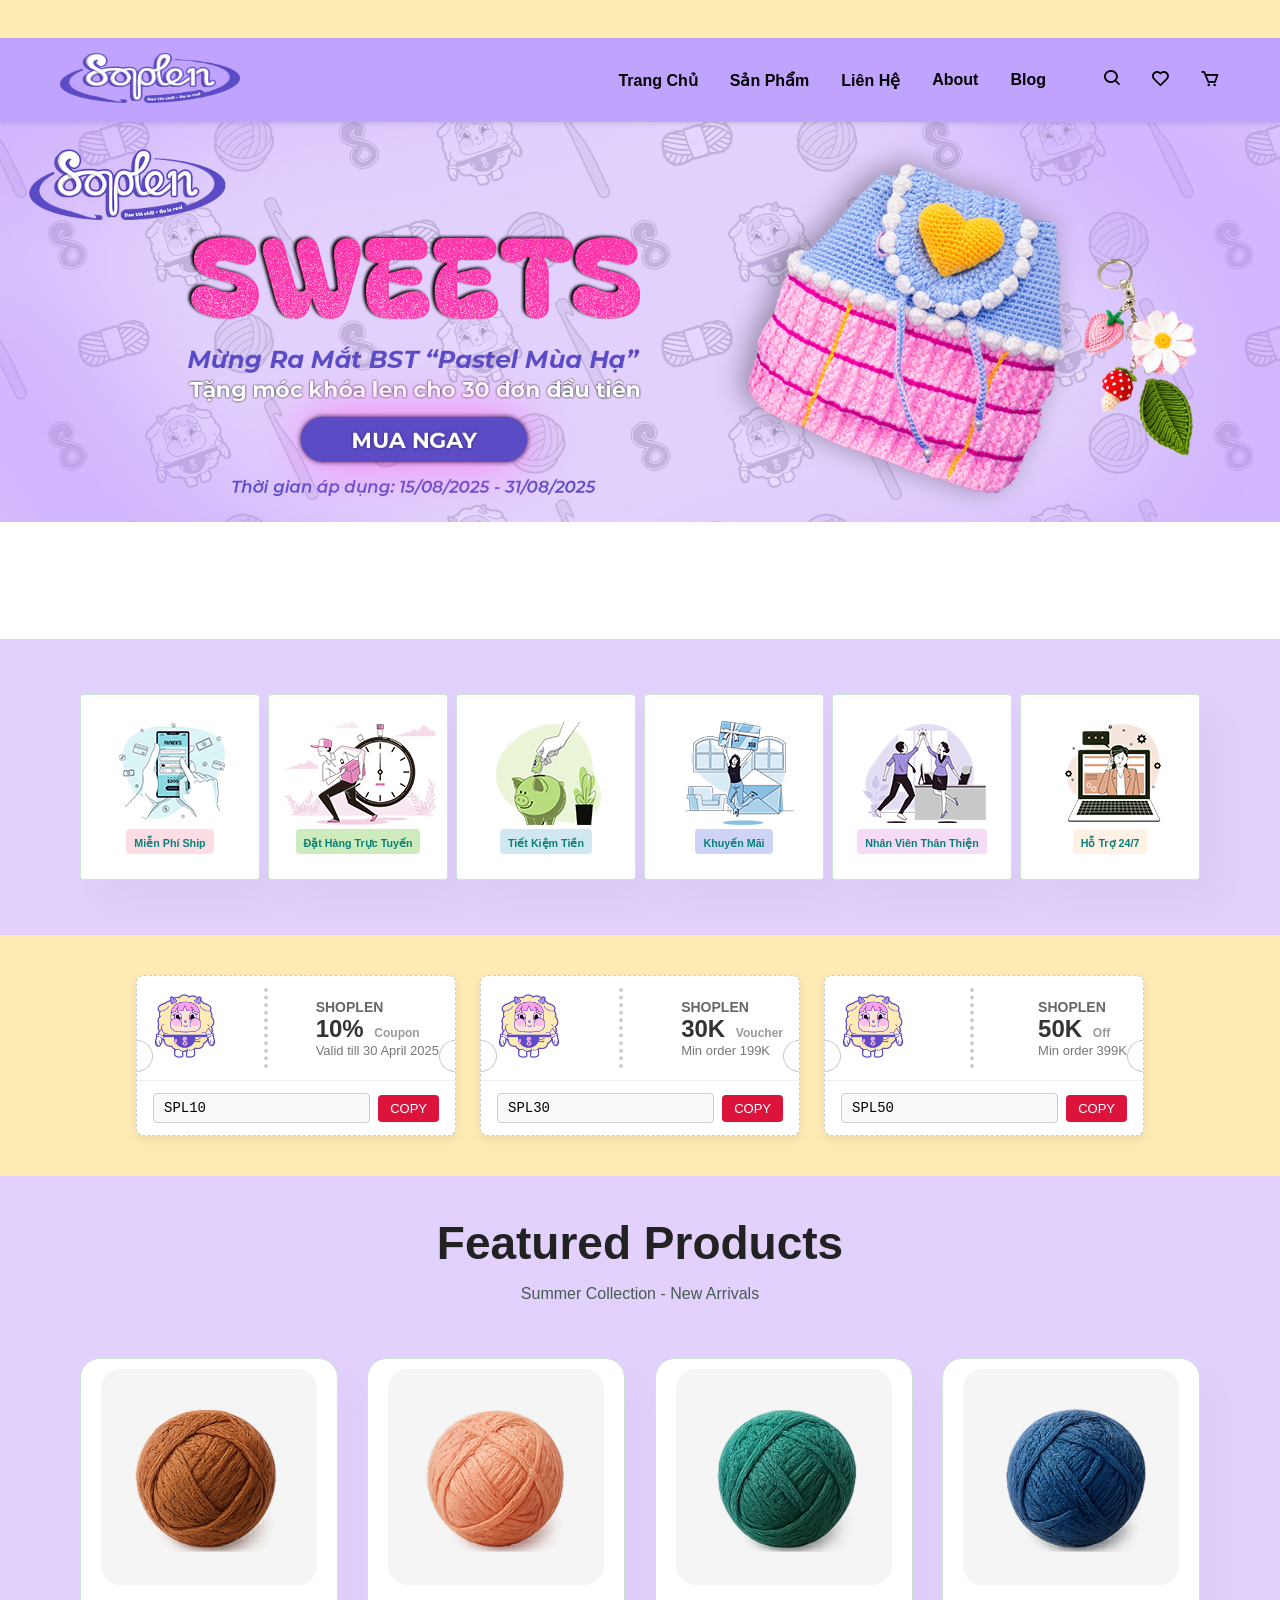
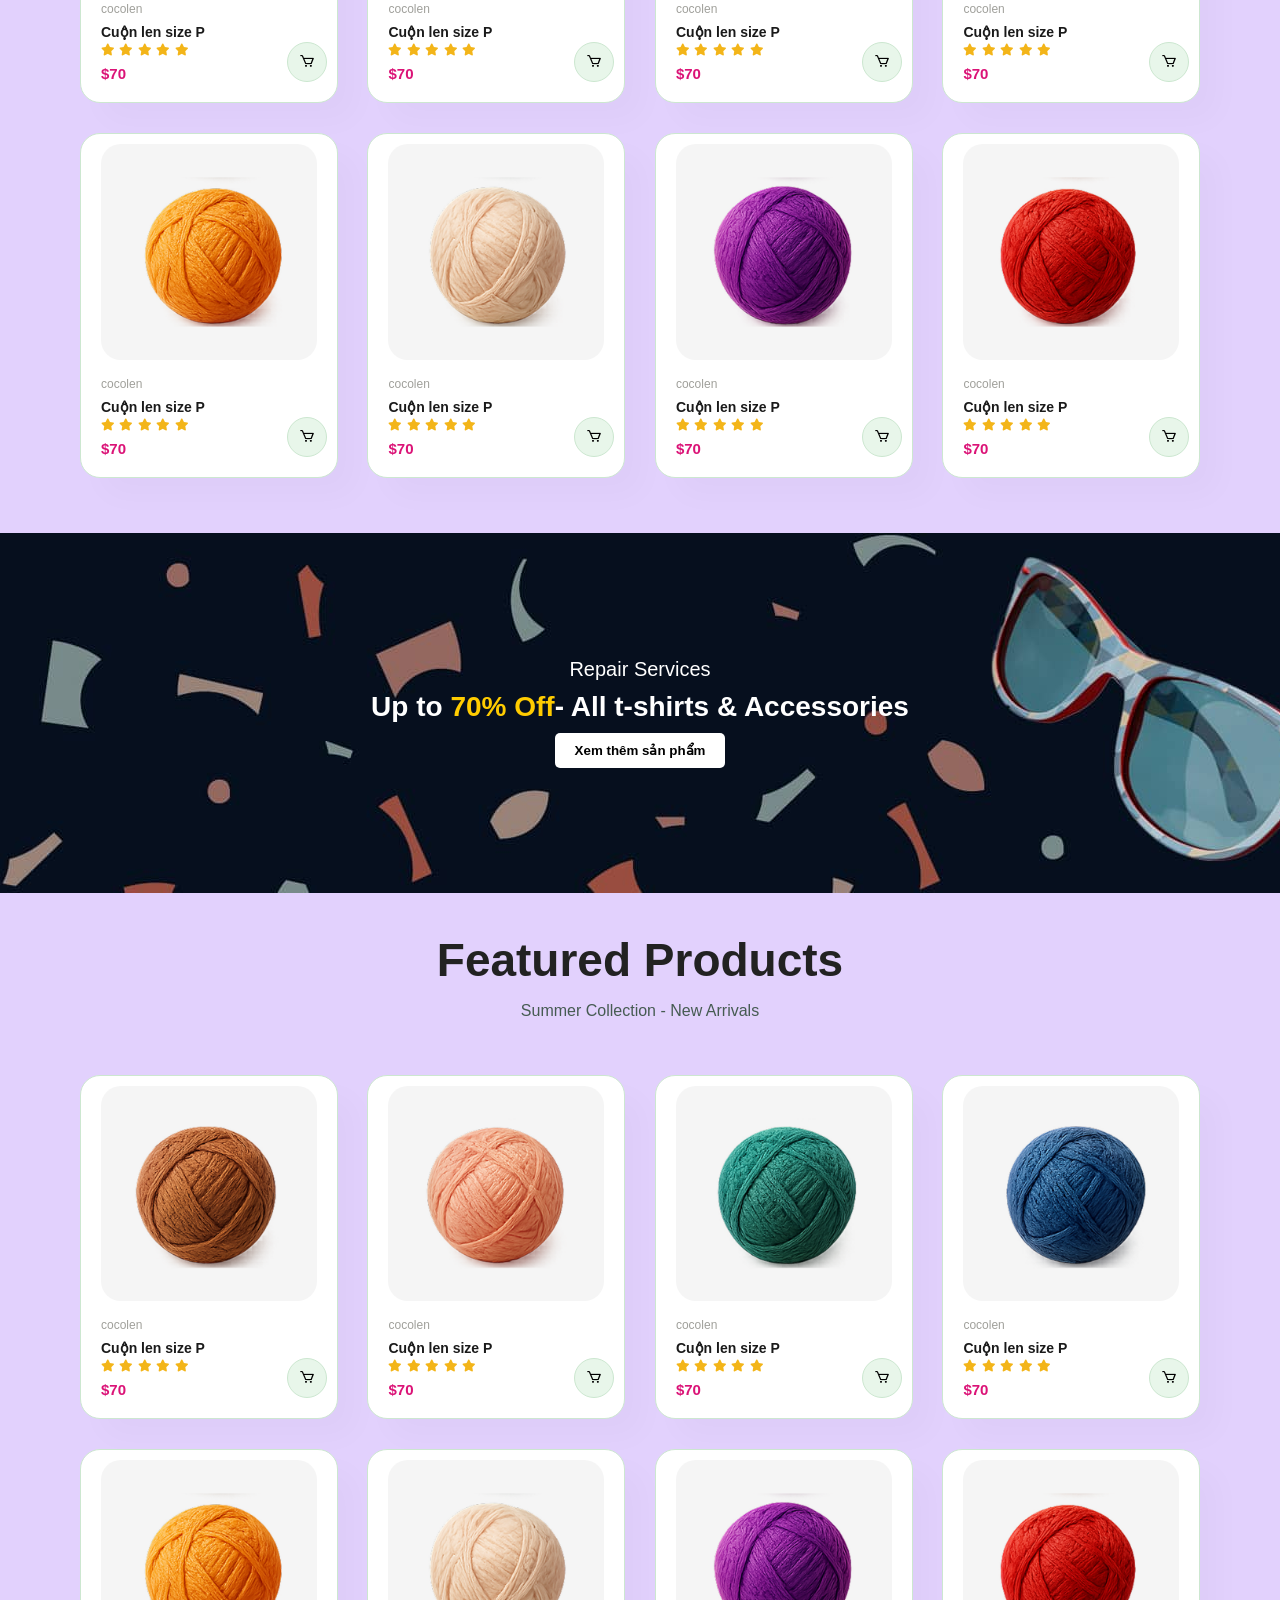
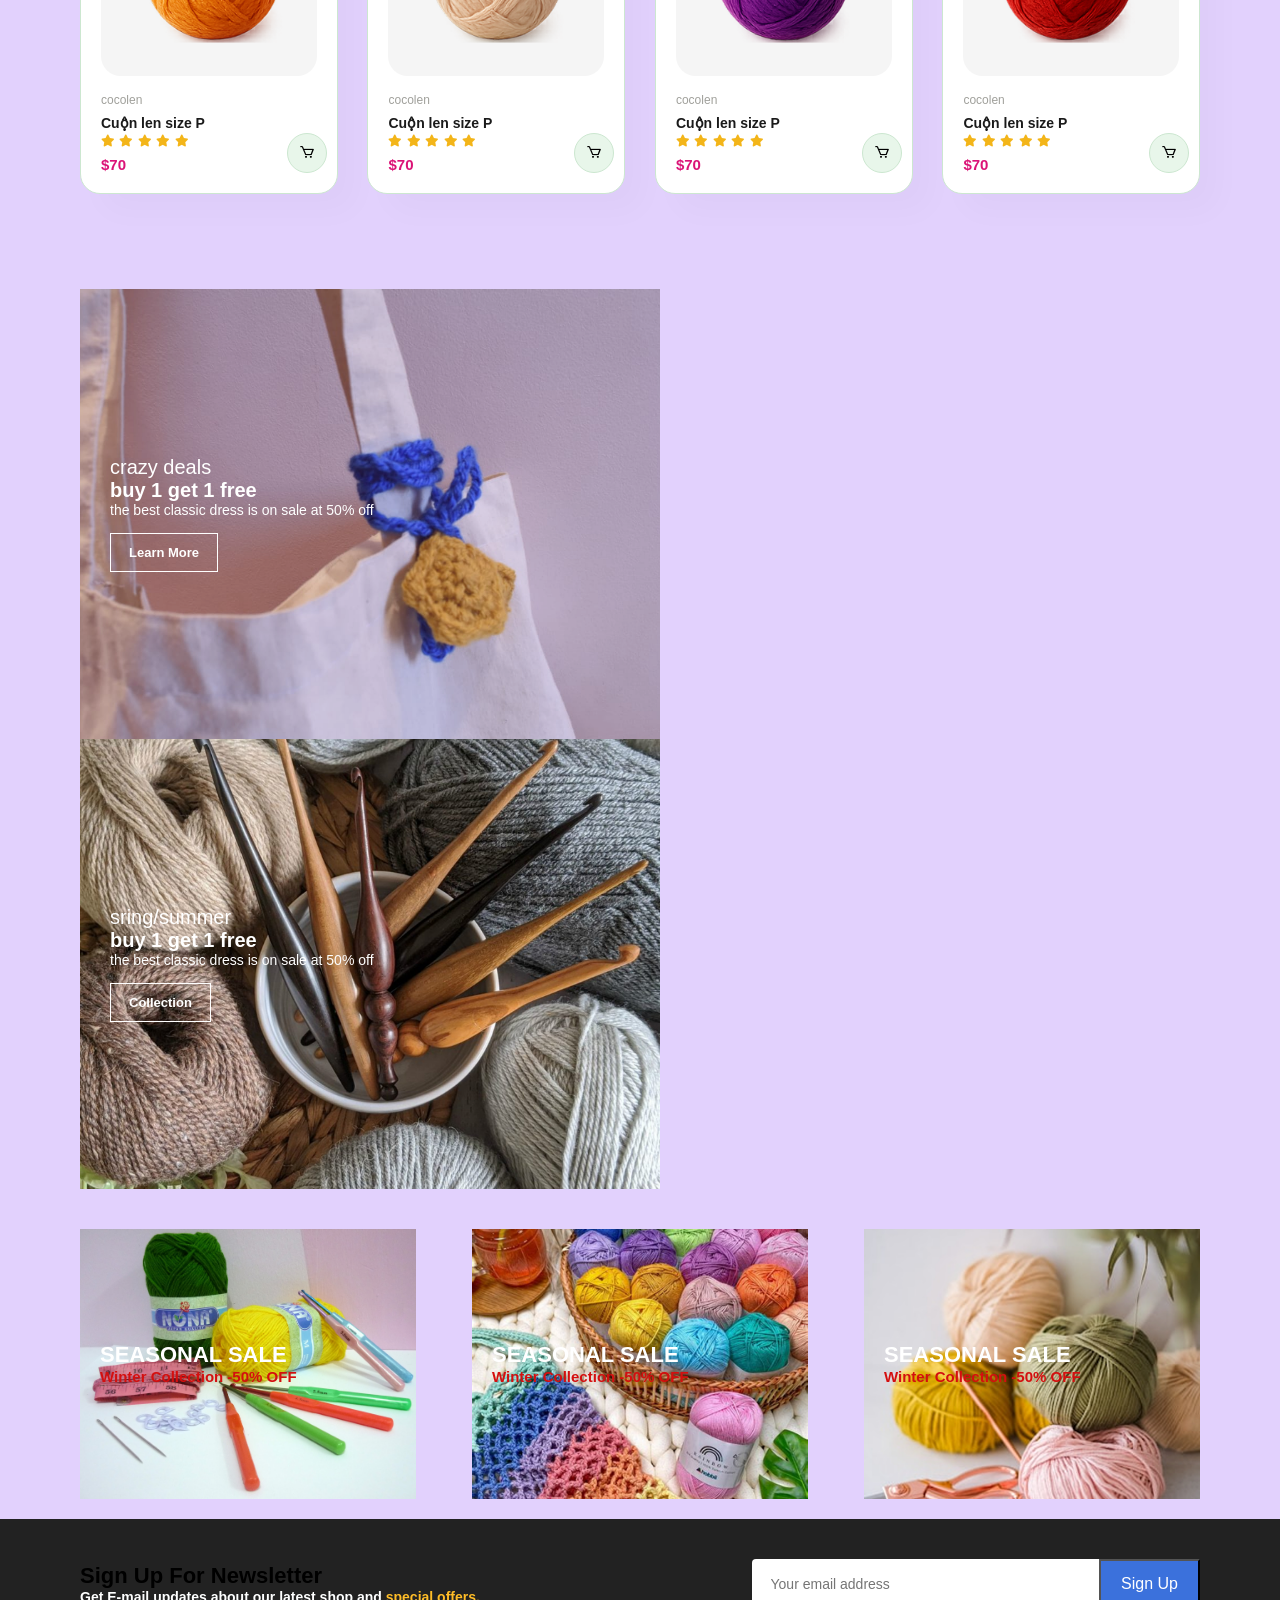
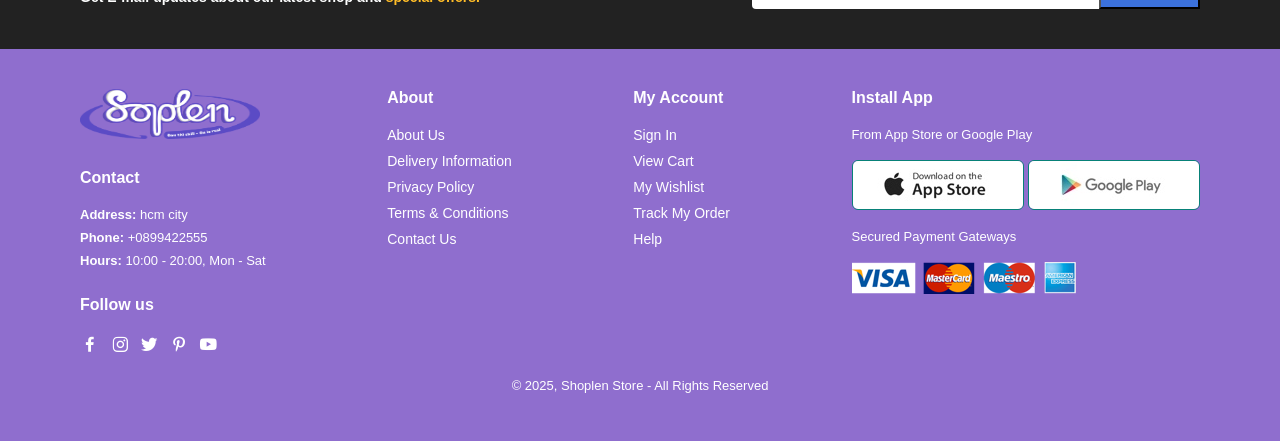
==== commit 5c061a51: "fix" ====
--- a/index.html
+++ b/index.html
@@ -25,7 +25,7 @@
         <!-- Thanh header -->
         <section id="main-header">
             <!-- Logo -->
-            <a href="index.html"><img height="50" width="180" src="img/logo.png" alt="logo" /></a>
+            <a href="index.html"><img height="50" width="180" src="./img/logo.png" alt="logo" /></a>
             <div>
                 <ul id="nav-menu">
                     <li><a href="index.html">Trang Chủ</a></li>
@@ -87,18 +87,18 @@
         <!-- 🔶 Slides banner -->
         <section class="hero-slider">
             <div class="slider">
-                <div class="slide active"><img src="img/banner/slider_4.webp" alt="1" /></div>
+                <div class="slide active"><img src="./img/banner/banner1.jpg" alt="1" /></div>
                 <div class="slide">
-                    <img src="img/banner/slider_1.webp" alt="2" />
+                    <img src="./img/banner/banner2.jpg" alt="2" />
                 </div>
                 <div class="slide">
-                    <img src="img/banner/slider_2.webp" alt="3" />
+                    <img src="./img/banner/slider_2.webp" alt="3" />
                 </div>
                 <div class="slide">
-                    <img src="img/banner/slider_3.webp" alt="3" />
+                    <img src="./img/banner/slider_3.webp" alt="3" />
                 </div>
                 <div class="slide">
-                    <img src="img/banner/slider_4.webp" alt="3" />
+                    <img src="./img/banner/slider_4.webp" alt="3" />
                 </div>
                 <!-- Thêm slide tùy ý -->
             </div>
@@ -114,27 +114,27 @@
         </section>
         <section id="feature" class="section-p1">
             <div class="fe-box">
-                <img src="/img/feature/f1.png" alt="" />
+                <img src="./img/feature/f1.png" alt="" />
                 <h6>Miễn Phí Ship</h6>
             </div>
             <div class="fe-box">
-                <img src="/img/feature/f2.png" alt="" />
+                <img src="./img/feature/f2.png" alt="" />
                 <h6>Đặt Hàng Trực Tuyến</h6>
             </div>
             <div class="fe-box">
-                <img src="/img/feature/f3.png" alt="" />
+                <img src="./img/feature/f3.png" alt="" />
                 <h6>Tiết Kiệm Tiền</h6>
             </div>
             <div class="fe-box">
-                <img src="/img/feature/f4.png" alt="" />
+                <img src="./img/feature/f4.png" alt="" />
                 <h6>Khuyến Mãi</h6>
             </div>
             <div class="fe-box">
-                <img src="/img/feature/f5.png" alt="" />
+                <img src="./img/feature/f5.png" alt="" />
                 <h6>Nhân Viên Thân Thiện</h6>
             </div>
             <div class="fe-box">
-                <img src="/img/feature/f6.png" alt="" />
+                <img src="./img/feature/f6.png" alt="" />
                 <h6>Hỗ Trợ 24/7</h6>
             </div>
         </section>
@@ -198,7 +198,7 @@
                                 src="https://i.pinimg.com/originals/c7/84/67/c78467db9ff497393cb548a48f02d451.png"
                                 alt="Logo"
                             /> -->
-                            <img src="img/voucher.png" alt="Logo" />
+                            <img src="./img/voucher.png" alt="Logo" />
                         </div>
                         <div class="vertical"></div>
                         <div class="content">
@@ -218,7 +218,7 @@
                 <div class="coupon-card">
                     <div class="main">
                         <div class="co-img">
-                            <img src="img/voucher.png" alt="Logo" />
+                            <img src="./img/voucher.png" alt="Logo" />
                         </div>
                         <div class="vertical"></div>
                         <div class="content">
@@ -237,7 +237,7 @@
                 <div class="coupon-card">
                     <div class="main">
                         <div class="co-img">
-                            <img src="img/voucher.png" alt="Logo" />
+                            <img src="./img/voucher.png" alt="Logo" />
                         </div>
                         <div class="vertical"></div>
                         <div class="content">
@@ -259,147 +259,147 @@
             <p>Summer Collection - New Arrivals</p>
             <div class="pro-container">
                 <div class="pro" onclick="window.location.href='productdetails.html';" style="cursor: pointer">
-                    <img src="/img/sanpham/Group 1.png " alt="" />
-                    <div class="des">
-                        <span style="color: rgb(160, 160, 155)">cocolen</span>
-                        <h5>Cuộn len size P</h5>
-                        <div class="star">
-                            <i class="fas fa-star"></i>
-                            <i class="fas fa-star"></i>
-                            <i class="fas fa-star"></i>
-                            <i class="fas fa-star"></i>
-                            <i class="fas fa-star"></i>
-                        </div>
-                        <h4>$70</h4>
-                    </div>
-                    <!-- <a href="#"><i class="fa-solid fa-cart-shopping" style="color:blueviolet;"></i></a> -->
-                    <!-- <img width="10" height="10" src="https://theme.hstatic.net/1000360022/1001315729/14/shopping-cart.svg?v=14680" alt=""> -->
-                    <a href="#" class="cart"
-                        ><i class="bx bx-cart" style="color: black; width: 20px height 20px"></i>
-                    </a>
-                </div>
-                <div class="pro" onclick="window.location.href='productdetails.html';" style="cursor: pointer">
-                    <img src="/img/sanpham/Group 2.png" alt="" />
-                    <div class="des">
-                        <span style="color: rgb(160, 160, 155)">cocolen</span>
-                        <h5>Cuộn len size P</h5>
-                        <div class="star">
-                            <i class="fas fa-star"></i>
-                            <i class="fas fa-star"></i>
-                            <i class="fas fa-star"></i>
-                            <i class="fas fa-star"></i>
-                            <i class="fas fa-star"></i>
-                        </div>
-                        <h4>$70</h4>
-                    </div>
-                    <!-- <a href="#"><i class="fa-solid fa-cart-shopping" style="color:blueviolet;"></i></a> -->
-                    <!-- <img width="10" height="10" src="https://theme.hstatic.net/1000360022/1001315729/14/shopping-cart.svg?v=14680" alt=""> -->
-                    <a href="#" class="cart"
-                        ><i class="bx bx-cart" style="color: black; width: 20px height 20px"></i>
-                    </a>
-                </div>
-                <div class="pro" onclick="window.location.href='productdetails.html';" style="cursor: pointer">
-                    <img src="/img/sanpham/Group 3.png" alt="" />
-                    <div class="des">
-                        <span style="color: rgb(160, 160, 155)">cocolen</span>
-                        <h5>Cuộn len size P</h5>
-                        <div class="star">
-                            <i class="fas fa-star"></i>
-                            <i class="fas fa-star"></i>
-                            <i class="fas fa-star"></i>
-                            <i class="fas fa-star"></i>
-                            <i class="fas fa-star"></i>
-                        </div>
-                        <h4>$70</h4>
-                    </div>
-                    <!-- <a href="#"><i class="fa-solid fa-cart-shopping" style="color:blueviolet;"></i></a> -->
-                    <!-- <img width="10" height="10" src="https://theme.hstatic.net/1000360022/1001315729/14/shopping-cart.svg?v=14680" alt=""> -->
-                    <a href="#" class="cart"
-                        ><i class="bx bx-cart" style="color: black; width: 20px height 20px"></i>
-                    </a>
-                </div>
-                <div class="pro" onclick="window.location.href='productdetails.html';" style="cursor: pointer">
-                    <img src="/img/sanpham/Group 4.png" alt="" />
-                    <div class="des">
-                        <span style="color: rgb(160, 160, 155)">cocolen</span>
-                        <h5>Cuộn len size P</h5>
-                        <div class="star">
-                            <i class="fas fa-star"></i>
-                            <i class="fas fa-star"></i>
-                            <i class="fas fa-star"></i>
-                            <i class="fas fa-star"></i>
-                            <i class="fas fa-star"></i>
-                        </div>
-                        <h4>$70</h4>
-                    </div>
-                    <!-- <a href="#"><i class="fa-solid fa-cart-shopping" style="color:blueviolet;"></i></a> -->
-                    <!-- <img width="10" height="10" src="https://theme.hstatic.net/1000360022/1001315729/14/shopping-cart.svg?v=14680" alt=""> -->
-                    <a href="#" class="cart"
-                        ><i class="bx bx-cart" style="color: black; width: 20px height 20px"></i>
-                    </a>
-                </div>
-                <div class="pro" onclick="window.location.href='productdetails.html';" style="cursor: pointer">
-                    <img src="/img/sanpham/Group 5.png" alt="" />
-                    <div class="des">
-                        <span style="color: rgb(160, 160, 155)">cocolen</span>
-                        <h5>Cuộn len size P</h5>
-                        <div class="star">
-                            <i class="fas fa-star"></i>
-                            <i class="fas fa-star"></i>
-                            <i class="fas fa-star"></i>
-                            <i class="fas fa-star"></i>
-                            <i class="fas fa-star"></i>
-                        </div>
-                        <h4>$70</h4>
-                    </div>
-                    <!-- <a href="#"><i class="fa-solid fa-cart-shopping" style="color:blueviolet;"></i></a> -->
-                    <!-- <img width="10" height="10" src="https://theme.hstatic.net/1000360022/1001315729/14/shopping-cart.svg?v=14680" alt=""> -->
-                    <a href="#" class="cart"
-                        ><i class="bx bx-cart" style="color: black; width: 20px height 20px"></i>
-                    </a>
-                </div>
-                <div class="pro" onclick="window.location.href='productdetails.html';" style="cursor: pointer">
-                    <img src="/img/sanpham/Group 6.png" alt="" />
-                    <div class="des">
-                        <span style="color: rgb(160, 160, 155)">cocolen</span>
-                        <h5>Cuộn len size P</h5>
-                        <div class="star">
-                            <i class="fas fa-star"></i>
-                            <i class="fas fa-star"></i>
-                            <i class="fas fa-star"></i>
-                            <i class="fas fa-star"></i>
-                            <i class="fas fa-star"></i>
-                        </div>
-                        <h4>$70</h4>
-                    </div>
-                    <!-- <a href="#"><i class="fa-solid fa-cart-shopping" style="color:blueviolet;"></i></a> -->
-                    <!-- <img width="10" height="10" src="https://theme.hstatic.net/1000360022/1001315729/14/shopping-cart.svg?v=14680" alt=""> -->
-                    <a href="#" class="cart"
-                        ><i class="bx bx-cart" style="color: black; width: 20px height 20px"></i>
-                    </a>
-                </div>
-                <div class="pro" onclick="window.location.href='productdetails.html';" style="cursor: pointer">
-                    <img src="/img/sanpham/Group 7.png" alt="" />
-                    <div class="des">
-                        <span style="color: rgb(160, 160, 155)">cocolen</span>
-                        <h5>Cuộn len size P</h5>
-                        <div class="star">
-                            <i class="fas fa-star"></i>
-                            <i class="fas fa-star"></i>
-                            <i class="fas fa-star"></i>
-                            <i class="fas fa-star"></i>
-                            <i class="fas fa-star"></i>
-                        </div>
-                        <h4>$70</h4>
-                    </div>
-                    <!-- <a href="#"><i class="fa-solid fa-cart-shopping" style="color:blueviolet;"></i></a> -->
-                    <!-- <img width="10" height="10" src="https://theme.hstatic.net/1000360022/1001315729/14/shopping-cart.svg?v=14680" alt=""> -->
-                    <a href="#" class="cart"
-                        ><i class="bx bx-cart" style="color: black; width: 20px height 20px"></i>
-                    </a>
-                </div>
-                <div class="pro" onclick="window.location.href='productdetails.html';" style="cursor: pointer">
-                    <img src="/img/sanpham/Group 8.png" alt="" />
+                    <img src="./img/sanpham/Group 1.png" alt="" />
+                    <div class="des">
+                        <span style="color: rgb(160, 160, 155)">cocolen</span>
+                        <h5>Cuộn len size P</h5>
+                        <div class="star">
+                            <i class="fas fa-star"></i>
+                            <i class="fas fa-star"></i>
+                            <i class="fas fa-star"></i>
+                            <i class="fas fa-star"></i>
+                            <i class="fas fa-star"></i>
+                        </div>
+                        <h4>$70</h4>
+                    </div>
+                    <!-- <a href="#"><i class="fa-solid fa-cart-shopping" style="color:blueviolet;"></i></a> -->
+                    <!-- <img width="10" height="10" src="https://theme.hstatic.net/1000360022/1001315729/14/shopping-cart.svg?v=14680" alt=""> -->
+                    <a href="#" class="cart"
+                        ><i class="bx bx-cart" style="color: black; width: 20px height 20px"></i>
+                    </a>
+                </div>
+                <div class="pro" onclick="window.location.href='productdetails.html';" style="cursor: pointer">
+                    <img src="./img/sanpham/Group 2.png" alt="" />
+                    <div class="des">
+                        <span style="color: rgb(160, 160, 155)">cocolen</span>
+                        <h5>Cuộn len size P</h5>
+                        <div class="star">
+                            <i class="fas fa-star"></i>
+                            <i class="fas fa-star"></i>
+                            <i class="fas fa-star"></i>
+                            <i class="fas fa-star"></i>
+                            <i class="fas fa-star"></i>
+                        </div>
+                        <h4>$70</h4>
+                    </div>
+                    <!-- <a href="#"><i class="fa-solid fa-cart-shopping" style="color:blueviolet;"></i></a> -->
+                    <!-- <img width="10" height="10" src="https://theme.hstatic.net/1000360022/1001315729/14/shopping-cart.svg?v=14680" alt=""> -->
+                    <a href="#" class="cart"
+                        ><i class="bx bx-cart" style="color: black; width: 20px height 20px"></i>
+                    </a>
+                </div>
+                <div class="pro" onclick="window.location.href='productdetails.html';" style="cursor: pointer">
+                    <img src="./img/sanpham/Group 3.png" alt="" />
+                    <div class="des">
+                        <span style="color: rgb(160, 160, 155)">cocolen</span>
+                        <h5>Cuộn len size P</h5>
+                        <div class="star">
+                            <i class="fas fa-star"></i>
+                            <i class="fas fa-star"></i>
+                            <i class="fas fa-star"></i>
+                            <i class="fas fa-star"></i>
+                            <i class="fas fa-star"></i>
+                        </div>
+                        <h4>$70</h4>
+                    </div>
+                    <!-- <a href="#"><i class="fa-solid fa-cart-shopping" style="color:blueviolet;"></i></a> -->
+                    <!-- <img width="10" height="10" src="https://theme.hstatic.net/1000360022/1001315729/14/shopping-cart.svg?v=14680" alt=""> -->
+                    <a href="#" class="cart"
+                        ><i class="bx bx-cart" style="color: black; width: 20px height 20px"></i>
+                    </a>
+                </div>
+                <div class="pro" onclick="window.location.href='productdetails.html';" style="cursor: pointer">
+                    <img src="./img/sanpham/Group 4.png" alt="" />
+                    <div class="des">
+                        <span style="color: rgb(160, 160, 155)">cocolen</span>
+                        <h5>Cuộn len size P</h5>
+                        <div class="star">
+                            <i class="fas fa-star"></i>
+                            <i class="fas fa-star"></i>
+                            <i class="fas fa-star"></i>
+                            <i class="fas fa-star"></i>
+                            <i class="fas fa-star"></i>
+                        </div>
+                        <h4>$70</h4>
+                    </div>
+                    <!-- <a href="#"><i class="fa-solid fa-cart-shopping" style="color:blueviolet;"></i></a> -->
+                    <!-- <img width="10" height="10" src="https://theme.hstatic.net/1000360022/1001315729/14/shopping-cart.svg?v=14680" alt=""> -->
+                    <a href="#" class="cart"
+                        ><i class="bx bx-cart" style="color: black; width: 20px height 20px"></i>
+                    </a>
+                </div>
+                <div class="pro" onclick="window.location.href='productdetails.html';" style="cursor: pointer">
+                    <img src="./img/sanpham/Group 5.png" alt="" />
+                    <div class="des">
+                        <span style="color: rgb(160, 160, 155)">cocolen</span>
+                        <h5>Cuộn len size P</h5>
+                        <div class="star">
+                            <i class="fas fa-star"></i>
+                            <i class="fas fa-star"></i>
+                            <i class="fas fa-star"></i>
+                            <i class="fas fa-star"></i>
+                            <i class="fas fa-star"></i>
+                        </div>
+                        <h4>$70</h4>
+                    </div>
+                    <!-- <a href="#"><i class="fa-solid fa-cart-shopping" style="color:blueviolet;"></i></a> -->
+                    <!-- <img width="10" height="10" src="https://theme.hstatic.net/1000360022/1001315729/14/shopping-cart.svg?v=14680" alt=""> -->
+                    <a href="#" class="cart"
+                        ><i class="bx bx-cart" style="color: black; width: 20px height 20px"></i>
+                    </a>
+                </div>
+                <div class="pro" onclick="window.location.href='productdetails.html';" style="cursor: pointer">
+                    <img src="./img/sanpham/Group 6.png" alt="" />
+                    <div class="des">
+                        <span style="color: rgb(160, 160, 155)">cocolen</span>
+                        <h5>Cuộn len size P</h5>
+                        <div class="star">
+                            <i class="fas fa-star"></i>
+                            <i class="fas fa-star"></i>
+                            <i class="fas fa-star"></i>
+                            <i class="fas fa-star"></i>
+                            <i class="fas fa-star"></i>
+                        </div>
+                        <h4>$70</h4>
+                    </div>
+                    <!-- <a href="#"><i class="fa-solid fa-cart-shopping" style="color:blueviolet;"></i></a> -->
+                    <!-- <img width="10" height="10" src="https://theme.hstatic.net/1000360022/1001315729/14/shopping-cart.svg?v=14680" alt=""> -->
+                    <a href="#" class="cart"
+                        ><i class="bx bx-cart" style="color: black; width: 20px height 20px"></i>
+                    </a>
+                </div>
+                <div class="pro" onclick="window.location.href='productdetails.html';" style="cursor: pointer">
+                    <img src="./img/sanpham/Group 7.png" alt="" />
+                    <div class="des">
+                        <span style="color: rgb(160, 160, 155)">cocolen</span>
+                        <h5>Cuộn len size P</h5>
+                        <div class="star">
+                            <i class="fas fa-star"></i>
+                            <i class="fas fa-star"></i>
+                            <i class="fas fa-star"></i>
+                            <i class="fas fa-star"></i>
+                            <i class="fas fa-star"></i>
+                        </div>
+                        <h4>$70</h4>
+                    </div>
+                    <!-- <a href="#"><i class="fa-solid fa-cart-shopping" style="color:blueviolet;"></i></a> -->
+                    <!-- <img width="10" height="10" src="https://theme.hstatic.net/1000360022/1001315729/14/shopping-cart.svg?v=14680" alt=""> -->
+                    <a href="#" class="cart"
+                        ><i class="bx bx-cart" style="color: black; width: 20px height 20px"></i>
+                    </a>
+                </div>
+                <div class="pro" onclick="window.location.href='productdetails.html';" style="cursor: pointer">
+                    <img src="./img/sanpham/Group 8.png" alt="" />
                     <div class="des">
                         <span style="color: rgb(160, 160, 155)">cocolen</span>
                         <h5>Cuộn len size P</h5>
@@ -439,147 +439,147 @@
             <p>Summer Collection - New Arrivals</p>
             <div class="pro-container">
                 <div class="pro" onclick="window.location.href='productdetails.html';" style="cursor: pointer">
-                    <img src="/img/sanpham/Group 1.png " alt="" />
-                    <div class="des">
-                        <span style="color: rgb(160, 160, 155)">cocolen</span>
-                        <h5>Cuộn len size P</h5>
-                        <div class="star">
-                            <i class="fas fa-star"></i>
-                            <i class="fas fa-star"></i>
-                            <i class="fas fa-star"></i>
-                            <i class="fas fa-star"></i>
-                            <i class="fas fa-star"></i>
-                        </div>
-                        <h4>$70</h4>
-                    </div>
-                    <!-- <a href="#"><i class="fa-solid fa-cart-shopping" style="color:blueviolet;"></i></a> -->
-                    <!-- <img width="10" height="10" src="https://theme.hstatic.net/1000360022/1001315729/14/shopping-cart.svg?v=14680" alt=""> -->
-                    <a href="#" class="cart"
-                        ><i class="bx bx-cart" style="color: black; width: 20px height 20px"></i>
-                    </a>
-                </div>
-                <div class="pro" onclick="window.location.href='productdetails.html';" style="cursor: pointer">
-                    <img src="/img/sanpham/Group 2.png" alt="" />
-                    <div class="des">
-                        <span style="color: rgb(160, 160, 155)">cocolen</span>
-                        <h5>Cuộn len size P</h5>
-                        <div class="star">
-                            <i class="fas fa-star"></i>
-                            <i class="fas fa-star"></i>
-                            <i class="fas fa-star"></i>
-                            <i class="fas fa-star"></i>
-                            <i class="fas fa-star"></i>
-                        </div>
-                        <h4>$70</h4>
-                    </div>
-                    <!-- <a href="#"><i class="fa-solid fa-cart-shopping" style="color:blueviolet;"></i></a> -->
-                    <!-- <img width="10" height="10" src="https://theme.hstatic.net/1000360022/1001315729/14/shopping-cart.svg?v=14680" alt=""> -->
-                    <a href="#" class="cart"
-                        ><i class="bx bx-cart" style="color: black; width: 20px height 20px"></i>
-                    </a>
-                </div>
-                <div class="pro" onclick="window.location.href='productdetails.html';" style="cursor: pointer">
-                    <img src="/img/sanpham/Group 3.png" alt="" />
-                    <div class="des">
-                        <span style="color: rgb(160, 160, 155)">cocolen</span>
-                        <h5>Cuộn len size P</h5>
-                        <div class="star">
-                            <i class="fas fa-star"></i>
-                            <i class="fas fa-star"></i>
-                            <i class="fas fa-star"></i>
-                            <i class="fas fa-star"></i>
-                            <i class="fas fa-star"></i>
-                        </div>
-                        <h4>$70</h4>
-                    </div>
-                    <!-- <a href="#"><i class="fa-solid fa-cart-shopping" style="color:blueviolet;"></i></a> -->
-                    <!-- <img width="10" height="10" src="https://theme.hstatic.net/1000360022/1001315729/14/shopping-cart.svg?v=14680" alt=""> -->
-                    <a href="#" class="cart"
-                        ><i class="bx bx-cart" style="color: black; width: 20px height 20px"></i>
-                    </a>
-                </div>
-                <div class="pro" onclick="window.location.href='productdetails.html';" style="cursor: pointer">
-                    <img src="/img/sanpham/Group 4.png" alt="" />
-                    <div class="des">
-                        <span style="color: rgb(160, 160, 155)">cocolen</span>
-                        <h5>Cuộn len size P</h5>
-                        <div class="star">
-                            <i class="fas fa-star"></i>
-                            <i class="fas fa-star"></i>
-                            <i class="fas fa-star"></i>
-                            <i class="fas fa-star"></i>
-                            <i class="fas fa-star"></i>
-                        </div>
-                        <h4>$70</h4>
-                    </div>
-                    <!-- <a href="#"><i class="fa-solid fa-cart-shopping" style="color:blueviolet;"></i></a> -->
-                    <!-- <img width="10" height="10" src="https://theme.hstatic.net/1000360022/1001315729/14/shopping-cart.svg?v=14680" alt=""> -->
-                    <a href="#" class="cart"
-                        ><i class="bx bx-cart" style="color: black; width: 20px height 20px"></i>
-                    </a>
-                </div>
-                <div class="pro" onclick="window.location.href='productdetails.html';" style="cursor: pointer">
-                    <img src="/img/sanpham/Group 5.png" alt="" />
-                    <div class="des">
-                        <span style="color: rgb(160, 160, 155)">cocolen</span>
-                        <h5>Cuộn len size P</h5>
-                        <div class="star">
-                            <i class="fas fa-star"></i>
-                            <i class="fas fa-star"></i>
-                            <i class="fas fa-star"></i>
-                            <i class="fas fa-star"></i>
-                            <i class="fas fa-star"></i>
-                        </div>
-                        <h4>$70</h4>
-                    </div>
-                    <!-- <a href="#"><i class="fa-solid fa-cart-shopping" style="color:blueviolet;"></i></a> -->
-                    <!-- <img width="10" height="10" src="https://theme.hstatic.net/1000360022/1001315729/14/shopping-cart.svg?v=14680" alt=""> -->
-                    <a href="#" class="cart"
-                        ><i class="bx bx-cart" style="color: black; width: 20px height 20px"></i>
-                    </a>
-                </div>
-                <div class="pro" onclick="window.location.href='productdetails.html';" style="cursor: pointer">
-                    <img src="/img/sanpham/Group 6.png" alt="" />
-                    <div class="des">
-                        <span style="color: rgb(160, 160, 155)">cocolen</span>
-                        <h5>Cuộn len size P</h5>
-                        <div class="star">
-                            <i class="fas fa-star"></i>
-                            <i class="fas fa-star"></i>
-                            <i class="fas fa-star"></i>
-                            <i class="fas fa-star"></i>
-                            <i class="fas fa-star"></i>
-                        </div>
-                        <h4>$70</h4>
-                    </div>
-                    <!-- <a href="#"><i class="fa-solid fa-cart-shopping" style="color:blueviolet;"></i></a> -->
-                    <!-- <img width="10" height="10" src="https://theme.hstatic.net/1000360022/1001315729/14/shopping-cart.svg?v=14680" alt=""> -->
-                    <a href="#" class="cart"
-                        ><i class="bx bx-cart" style="color: black; width: 20px height 20px"></i>
-                    </a>
-                </div>
-                <div class="pro" onclick="window.location.href='productdetails.html';" style="cursor: pointer">
-                    <img src="/img/sanpham/Group 7.png" alt="" />
-                    <div class="des">
-                        <span style="color: rgb(160, 160, 155)">cocolen</span>
-                        <h5>Cuộn len size P</h5>
-                        <div class="star">
-                            <i class="fas fa-star"></i>
-                            <i class="fas fa-star"></i>
-                            <i class="fas fa-star"></i>
-                            <i class="fas fa-star"></i>
-                            <i class="fas fa-star"></i>
-                        </div>
-                        <h4>$70</h4>
-                    </div>
-                    <!-- <a href="#"><i class="fa-solid fa-cart-shopping" style="color:blueviolet;"></i></a> -->
-                    <!-- <img width="10" height="10" src="https://theme.hstatic.net/1000360022/1001315729/14/shopping-cart.svg?v=14680" alt=""> -->
-                    <a href="#" class="cart"
-                        ><i class="bx bx-cart" style="color: black; width: 20px height 20px"></i>
-                    </a>
-                </div>
-                <div class="pro" onclick="window.location.href='productdetails.html';" style="cursor: pointer">
-                    <img src="/img/sanpham/Group 8.png" alt="" />
+                    <img src="./img/sanpham/Group 1.png " alt="" />
+                    <div class="des">
+                        <span style="color: rgb(160, 160, 155)">cocolen</span>
+                        <h5>Cuộn len size P</h5>
+                        <div class="star">
+                            <i class="fas fa-star"></i>
+                            <i class="fas fa-star"></i>
+                            <i class="fas fa-star"></i>
+                            <i class="fas fa-star"></i>
+                            <i class="fas fa-star"></i>
+                        </div>
+                        <h4>$70</h4>
+                    </div>
+                    <!-- <a href="#"><i class="fa-solid fa-cart-shopping" style="color:blueviolet;"></i></a> -->
+                    <!-- <img width="10" height="10" src="https://theme.hstatic.net/1000360022/1001315729/14/shopping-cart.svg?v=14680" alt=""> -->
+                    <a href="#" class="cart"
+                        ><i class="bx bx-cart" style="color: black; width: 20px height 20px"></i>
+                    </a>
+                </div>
+                <div class="pro" onclick="window.location.href='productdetails.html';" style="cursor: pointer">
+                    <img src="./img/sanpham/Group 2.png" alt="" />
+                    <div class="des">
+                        <span style="color: rgb(160, 160, 155)">cocolen</span>
+                        <h5>Cuộn len size P</h5>
+                        <div class="star">
+                            <i class="fas fa-star"></i>
+                            <i class="fas fa-star"></i>
+                            <i class="fas fa-star"></i>
+                            <i class="fas fa-star"></i>
+                            <i class="fas fa-star"></i>
+                        </div>
+                        <h4>$70</h4>
+                    </div>
+                    <!-- <a href="#"><i class="fa-solid fa-cart-shopping" style="color:blueviolet;"></i></a> -->
+                    <!-- <img width="10" height="10" src="https://theme.hstatic.net/1000360022/1001315729/14/shopping-cart.svg?v=14680" alt=""> -->
+                    <a href="#" class="cart"
+                        ><i class="bx bx-cart" style="color: black; width: 20px height 20px"></i>
+                    </a>
+                </div>
+                <div class="pro" onclick="window.location.href='productdetails.html';" style="cursor: pointer">
+                    <img src="./img/sanpham/Group 3.png" alt="" />
+                    <div class="des">
+                        <span style="color: rgb(160, 160, 155)">cocolen</span>
+                        <h5>Cuộn len size P</h5>
+                        <div class="star">
+                            <i class="fas fa-star"></i>
+                            <i class="fas fa-star"></i>
+                            <i class="fas fa-star"></i>
+                            <i class="fas fa-star"></i>
+                            <i class="fas fa-star"></i>
+                        </div>
+                        <h4>$70</h4>
+                    </div>
+                    <!-- <a href="#"><i class="fa-solid fa-cart-shopping" style="color:blueviolet;"></i></a> -->
+                    <!-- <img width="10" height="10" src="https://theme.hstatic.net/1000360022/1001315729/14/shopping-cart.svg?v=14680" alt=""> -->
+                    <a href="#" class="cart"
+                        ><i class="bx bx-cart" style="color: black; width: 20px height 20px"></i>
+                    </a>
+                </div>
+                <div class="pro" onclick="window.location.href='productdetails.html';" style="cursor: pointer">
+                    <img src="./img/sanpham/Group 4.png" alt="" />
+                    <div class="des">
+                        <span style="color: rgb(160, 160, 155)">cocolen</span>
+                        <h5>Cuộn len size P</h5>
+                        <div class="star">
+                            <i class="fas fa-star"></i>
+                            <i class="fas fa-star"></i>
+                            <i class="fas fa-star"></i>
+                            <i class="fas fa-star"></i>
+                            <i class="fas fa-star"></i>
+                        </div>
+                        <h4>$70</h4>
+                    </div>
+                    <!-- <a href="#"><i class="fa-solid fa-cart-shopping" style="color:blueviolet;"></i></a> -->
+                    <!-- <img width="10" height="10" src="https://theme.hstatic.net/1000360022/1001315729/14/shopping-cart.svg?v=14680" alt=""> -->
+                    <a href="#" class="cart"
+                        ><i class="bx bx-cart" style="color: black; width: 20px height 20px"></i>
+                    </a>
+                </div>
+                <div class="pro" onclick="window.location.href='productdetails.html';" style="cursor: pointer">
+                    <img src="./img/sanpham/Group 5.png" alt="" />
+                    <div class="des">
+                        <span style="color: rgb(160, 160, 155)">cocolen</span>
+                        <h5>Cuộn len size P</h5>
+                        <div class="star">
+                            <i class="fas fa-star"></i>
+                            <i class="fas fa-star"></i>
+                            <i class="fas fa-star"></i>
+                            <i class="fas fa-star"></i>
+                            <i class="fas fa-star"></i>
+                        </div>
+                        <h4>$70</h4>
+                    </div>
+                    <!-- <a href="#"><i class="fa-solid fa-cart-shopping" style="color:blueviolet;"></i></a> -->
+                    <!-- <img width="10" height="10" src="https://theme.hstatic.net/1000360022/1001315729/14/shopping-cart.svg?v=14680" alt=""> -->
+                    <a href="#" class="cart"
+                        ><i class="bx bx-cart" style="color: black; width: 20px height 20px"></i>
+                    </a>
+                </div>
+                <div class="pro" onclick="window.location.href='productdetails.html';" style="cursor: pointer">
+                    <img src="./img/sanpham/Group 6.png" alt="" />
+                    <div class="des">
+                        <span style="color: rgb(160, 160, 155)">cocolen</span>
+                        <h5>Cuộn len size P</h5>
+                        <div class="star">
+                            <i class="fas fa-star"></i>
+                            <i class="fas fa-star"></i>
+                            <i class="fas fa-star"></i>
+                            <i class="fas fa-star"></i>
+                            <i class="fas fa-star"></i>
+                        </div>
+                        <h4>$70</h4>
+                    </div>
+                    <!-- <a href="#"><i class="fa-solid fa-cart-shopping" style="color:blueviolet;"></i></a> -->
+                    <!-- <img width="10" height="10" src="https://theme.hstatic.net/1000360022/1001315729/14/shopping-cart.svg?v=14680" alt=""> -->
+                    <a href="#" class="cart"
+                        ><i class="bx bx-cart" style="color: black; width: 20px height 20px"></i>
+                    </a>
+                </div>
+                <div class="pro" onclick="window.location.href='productdetails.html';" style="cursor: pointer">
+                    <img src="./img/sanpham/Group 7.png" alt="" />
+                    <div class="des">
+                        <span style="color: rgb(160, 160, 155)">cocolen</span>
+                        <h5>Cuộn len size P</h5>
+                        <div class="star">
+                            <i class="fas fa-star"></i>
+                            <i class="fas fa-star"></i>
+                            <i class="fas fa-star"></i>
+                            <i class="fas fa-star"></i>
+                            <i class="fas fa-star"></i>
+                        </div>
+                        <h4>$70</h4>
+                    </div>
+                    <!-- <a href="#"><i class="fa-solid fa-cart-shopping" style="color:blueviolet;"></i></a> -->
+                    <!-- <img width="10" height="10" src="https://theme.hstatic.net/1000360022/1001315729/14/shopping-cart.svg?v=14680" alt=""> -->
+                    <a href="#" class="cart"
+                        ><i class="bx bx-cart" style="color: black; width: 20px height 20px"></i>
+                    </a>
+                </div>
+                <div class="pro" onclick="window.location.href='productdetails.html';" style="cursor: pointer">
+                    <img src="./img/sanpham/Group 8.png" alt="" />
                     <div class="des">
                         <span style="color: rgb(160, 160, 155)">cocolen</span>
                         <h5>Cuộn len size P</h5>
@@ -642,7 +642,7 @@
         <!-- 🔶 Footer -->
         <footer class="section-p1">
             <div class="col">
-                <img class="logo" height="50" width="180" src="img/logo.png" alt="" />
+                <img class="logo" height="50" width="180" src="./img/logo.png" alt="" />
                 <h4>Contact</h4>
                 <p><strong>Address:</strong> hcm city</p>
                 <p><strong>Phone:</strong> +0899422555</p>
@@ -681,11 +681,11 @@
                 <h4>Install App</h4>
                 <p>From App Store or Google Play</p>
                 <div class="row">
-                    <img src="/img/pay/app.jpg" alt="" />
+                    <img src="./img/pay/app.jpg" alt="" />
                     <img src="/img/pay/play.jpg" alt="" />
                 </div>
                 <p>Secured Payment Gateways</p>
-                <img src="/img/pay/pay.png" alt="" />
+                <img src="./img/pay/pay.png" alt="" />
             </div>
             <div class="copyright">
                 <p>© 2025, Shoplen Store - All Rights Reserved</p>
--- a/style.css
+++ b/style.css
@@ -118,7 +118,7 @@
 #nav-menu a,
 .icon-btn {
     text-decoration: none;
-    color: #fff;
+    color: #000000;
     font-weight: 650;
     position: relative;
     transition: color 0.3s;
@@ -838,7 +838,7 @@
     justify-content: center;
     align-items: center;
     text-align: center;
-    background-image: url(/img/banner/b2.jpg);
+    background-image: url(./img/banner/b2.jpg);
     width: 100%;
     height: 40vh;
     background-size: cover;
@@ -963,7 +963,7 @@
     flex-direction: column;
     justify-content: center;
     align-items: flex-start;
-    background-image: url(/img/banner/image.png);
+    background-image: url(./img/banner/image.png);
     min-width: 580px;
     height: 50vh;
     background-size: cover;
@@ -971,7 +971,7 @@
     padding: 30px;
 }
 #sm-banner .banner-box2 {
-    background-image: url(/img/banner/image\ 2.png);
+    background-image: url(./img/banner/image\ 2.png);
 }
 #sm-banner h4 {
     font-size: 20px;
@@ -1016,7 +1016,7 @@
     flex-direction: column;
     justify-content: center;
     align-items: flex-start;
-    background-image: url(/img/banner/image\ 3.png);
+    background-image: url(./img/banner/image\ 3.png);
     width: 30%;
     height: 30vh;
     background-size: cover;
@@ -1025,10 +1025,10 @@
     margin-bottom: 20px;
 }
 #banner3 .banner-box2 {
-    background-image: url(/img/banner/image\ 4.png);
+    background-image: url(./img/banner/image\ 4.png);
 }
 #banner3 .banner-box3 {
-    background-image: url(/img/banner/image\ 5.png);
+    background-image: url(./img/banner/image\ 5.png);
 }
 #banner3 h2 {
     color: #fff;
@@ -1046,7 +1046,7 @@
     justify-content: space-between;
     flex-wrap: wrap;
     align-items: center;
-    background-image: url(/img/banner/b3.jpg);
+    background-image: url(./img/banner/b3.jpg);
     background-repeat: no-repeat;
     background-position: 20% 30%;
     background-color: #222;
@@ -1401,7 +1401,7 @@
 }
 /* BLOG PAGE */
 #page-header.blog-header {
-    background-image: url(/img/banner/b6.jpg);
+    background-image: url(./img/banner/b6.jpg);
     background-size: cover;
     background-position: center;
     height: 45vh;
@@ -1548,7 +1548,7 @@
 }
 /* ABOUT PAGE  */
 #page-header.about-header {
-    background-image: url(/img/banner/b5.jpg);
+    background-image: url(./img/banner/b5.jpg);
     background-size: cover;
     background-position: center;
     height: 45vh;
@@ -1639,7 +1639,7 @@
 }
 /* CONTACT PAGE  */
 #page-header.contact-header {
-    background-image: url(/img/banner/b4.png);
+    background-image: url(./img/banner/b4.png);
     background-size: cover;
     background-position: center;
     height: 45vh;
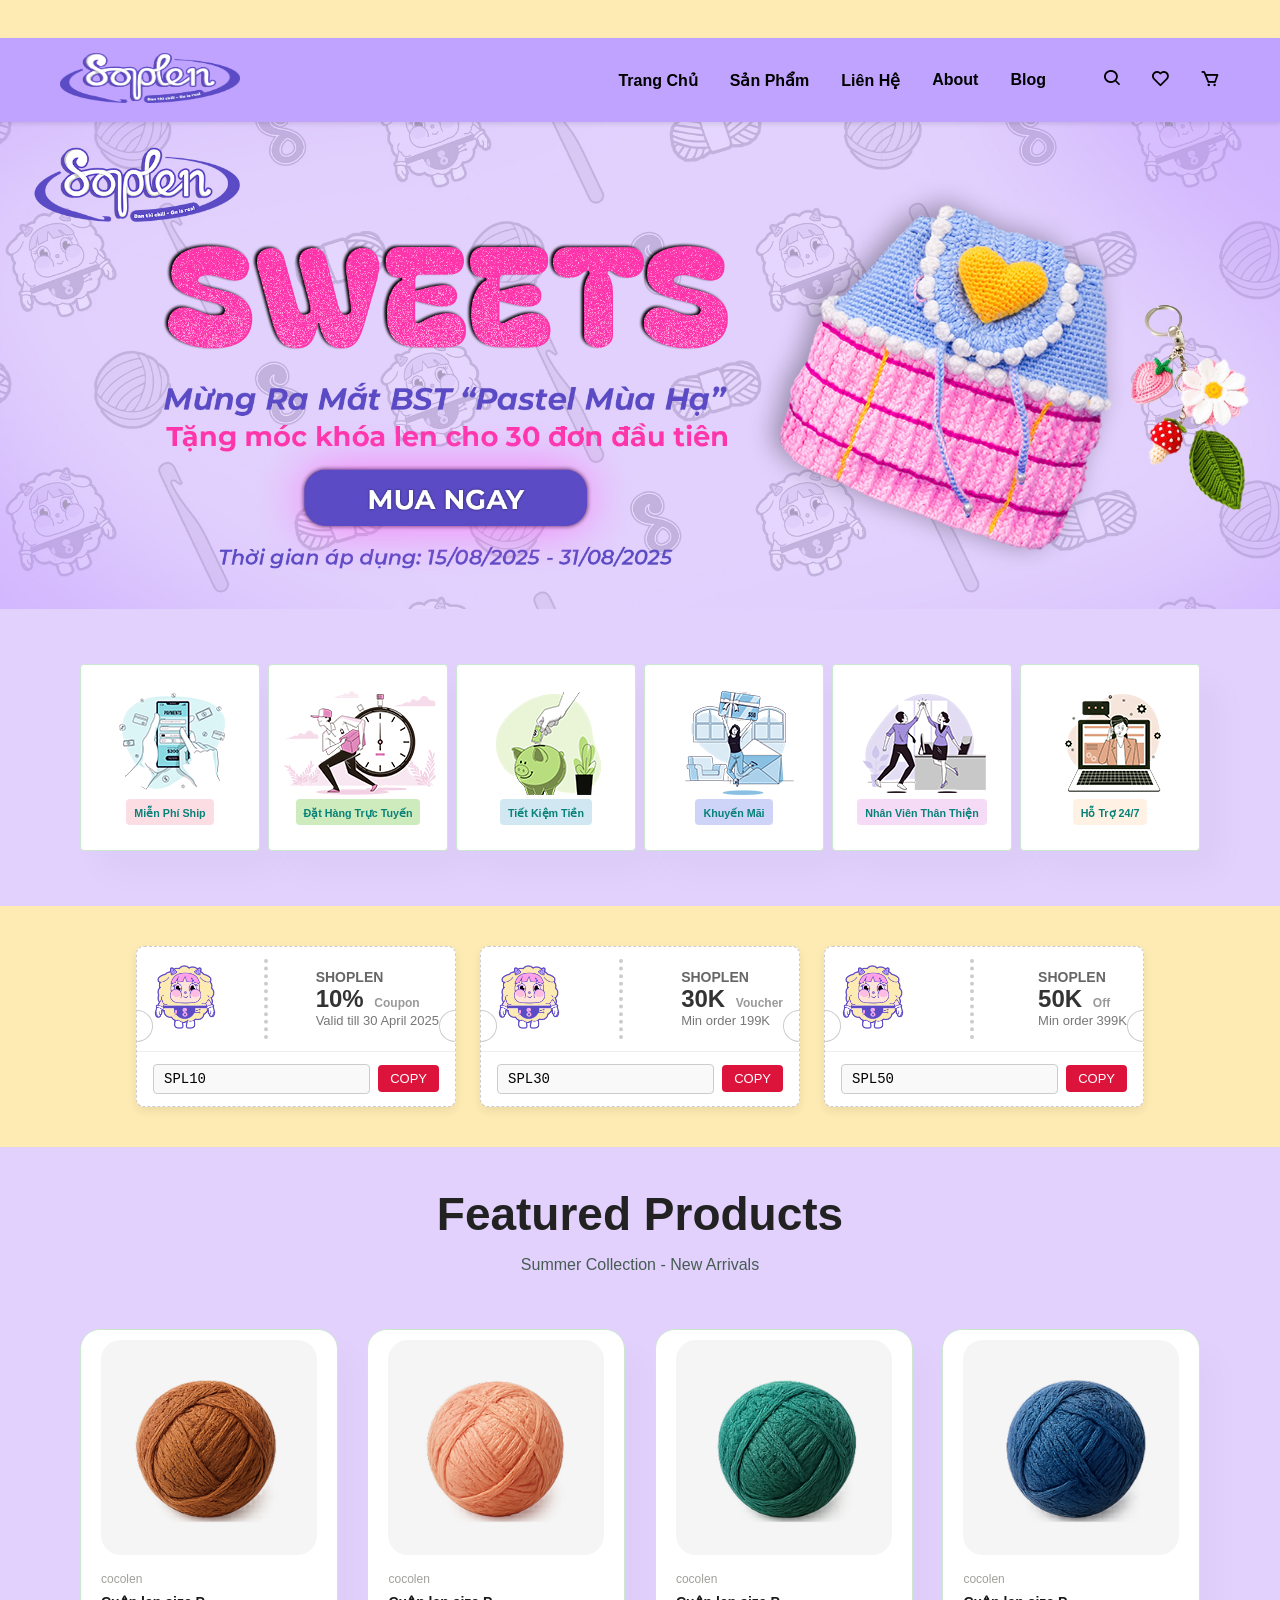
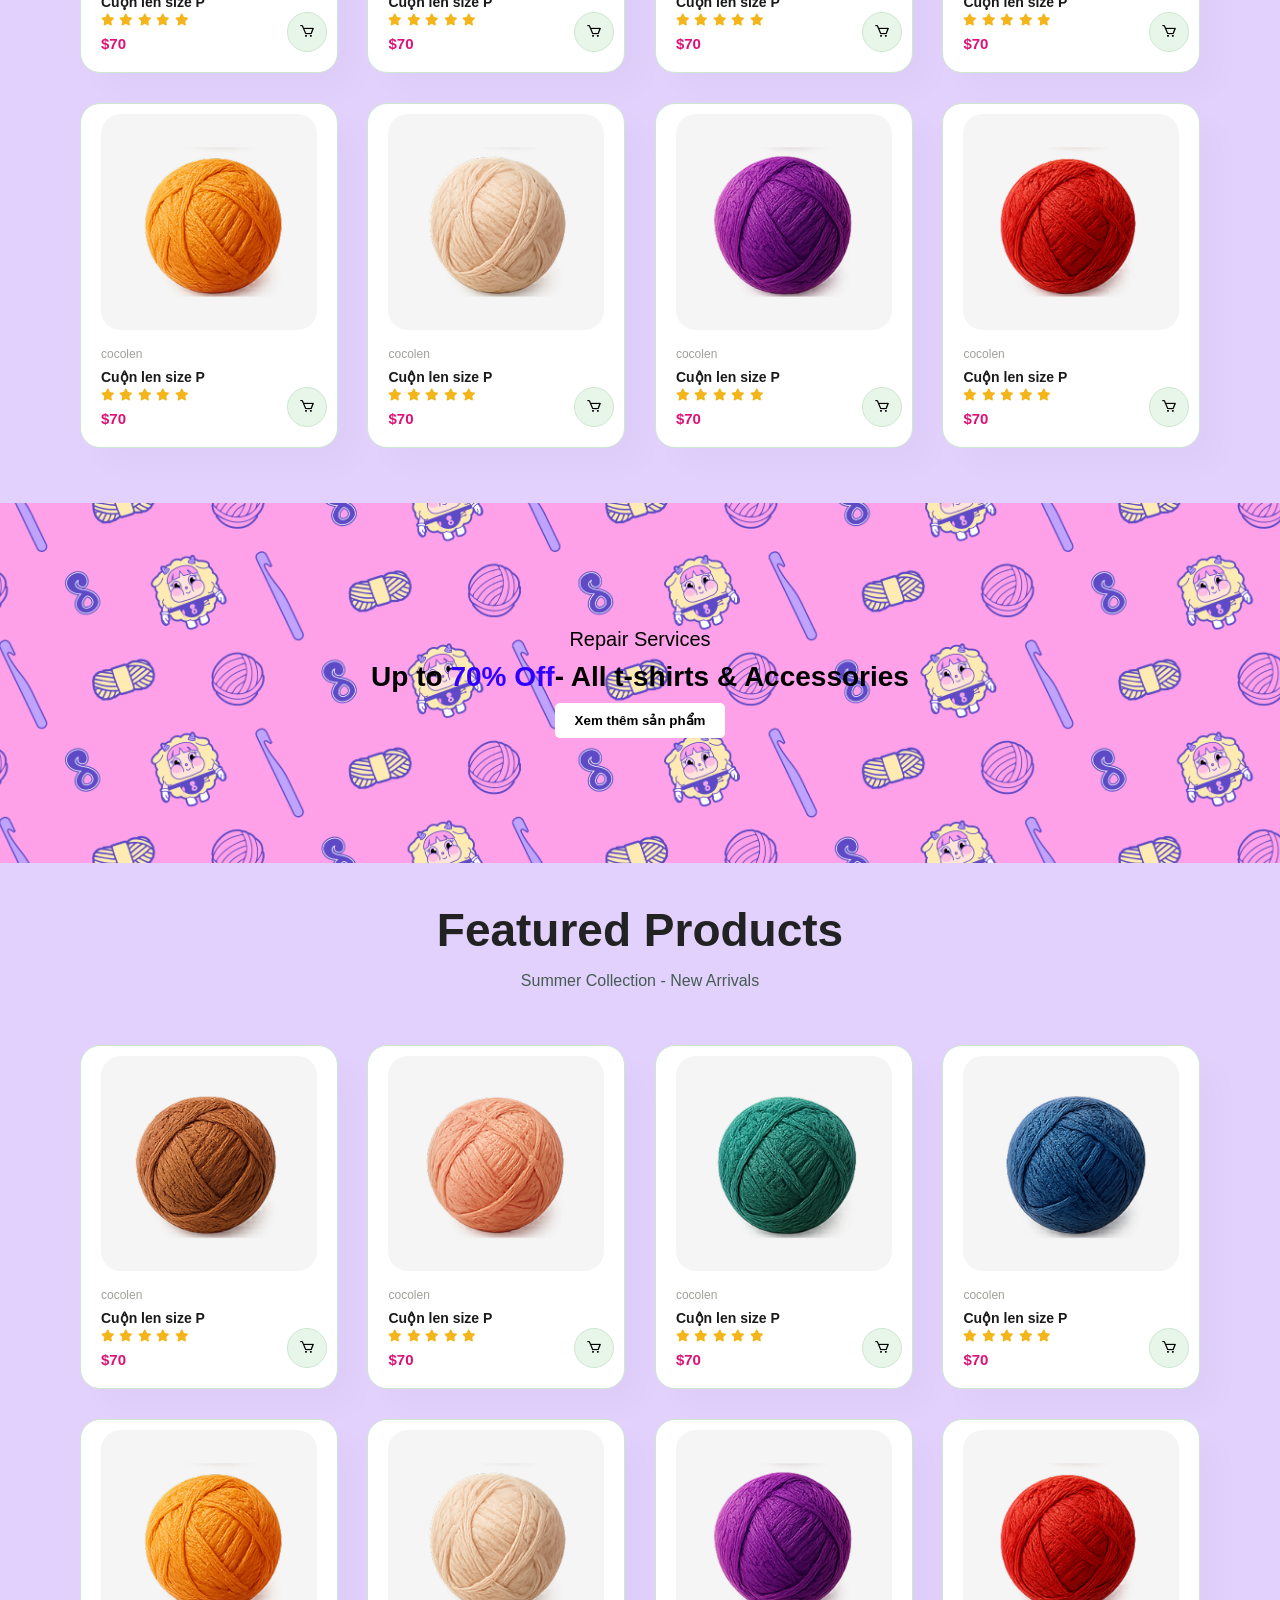
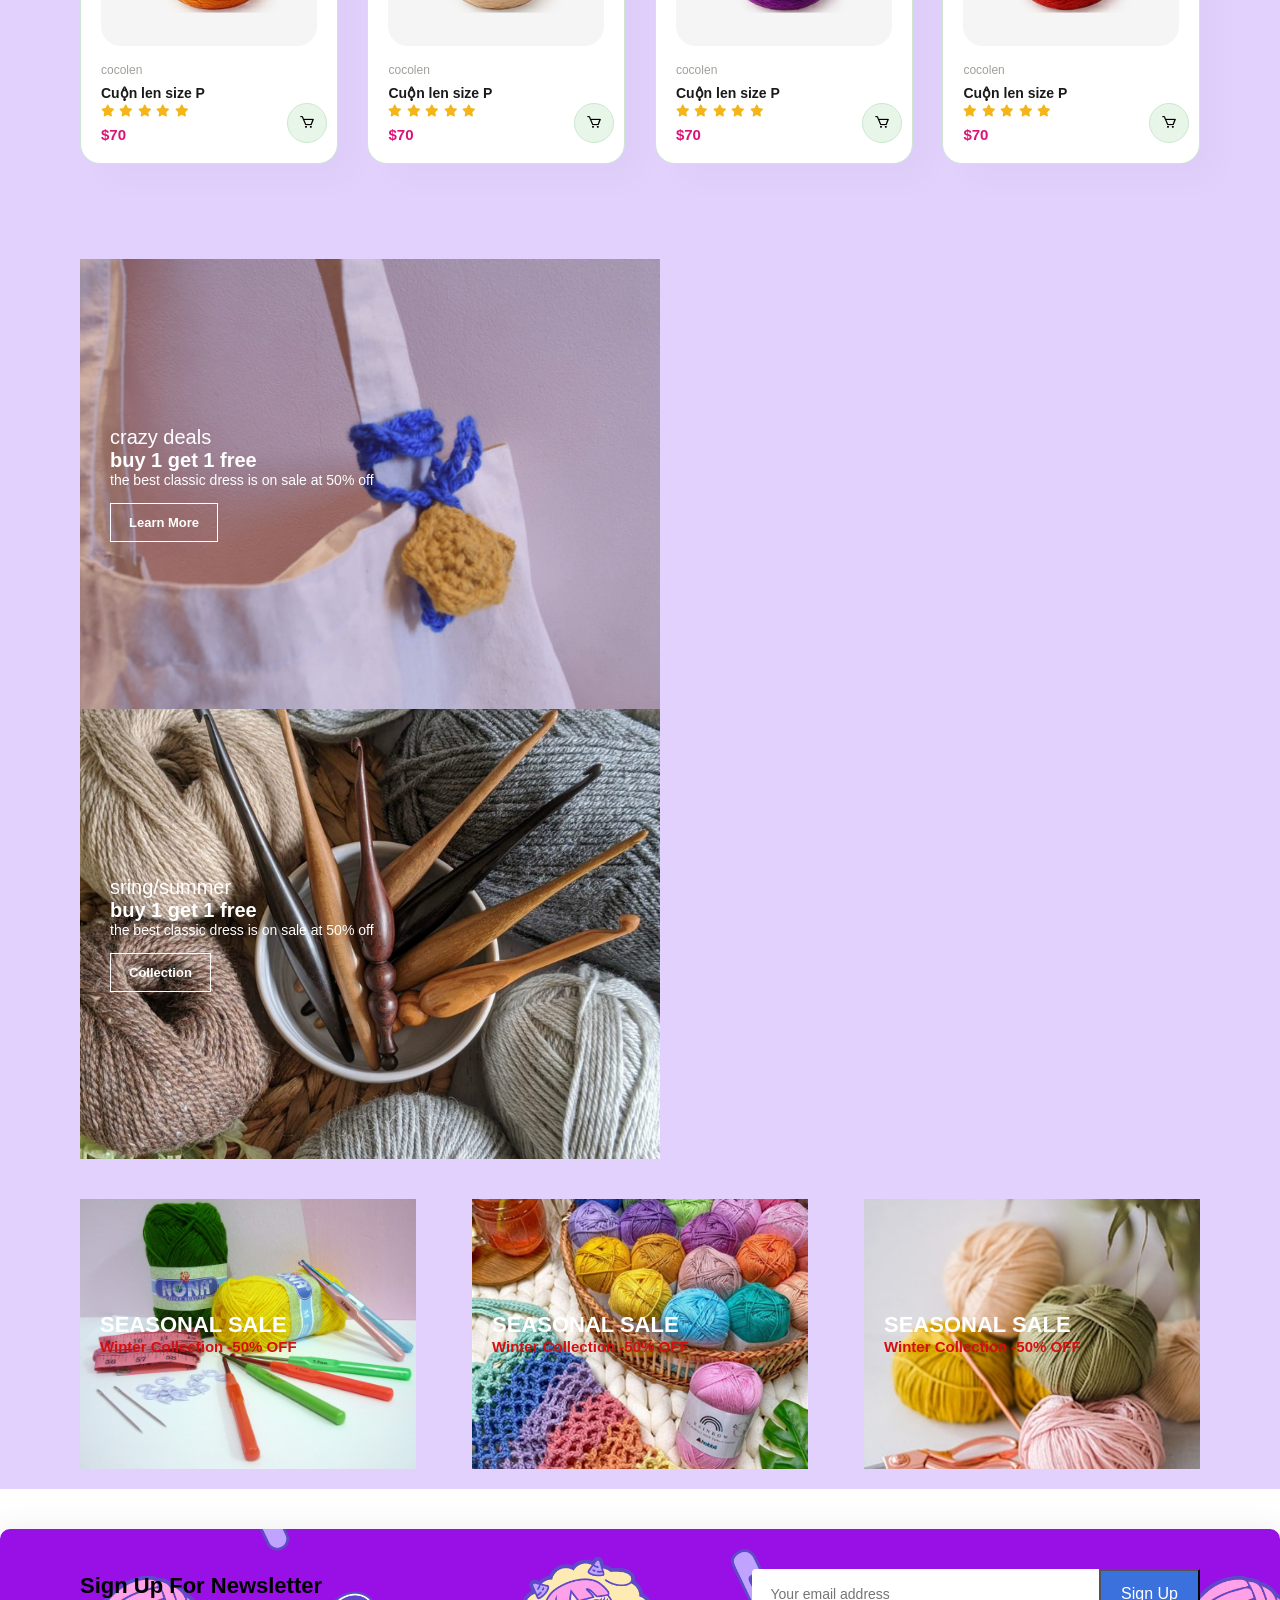
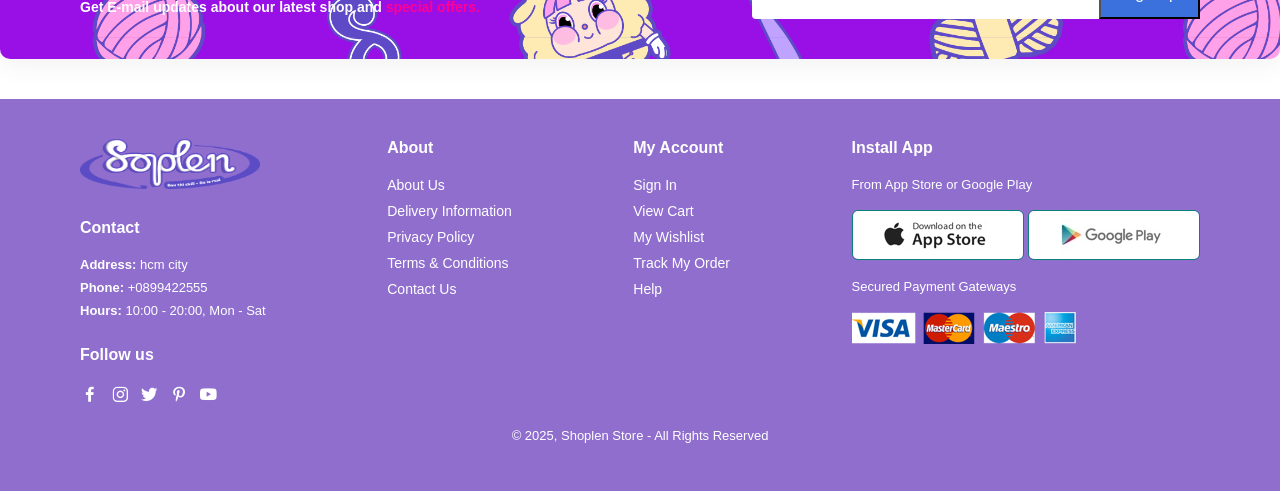
==== commit 5a5938bc: "fix" ====
--- a/index.html
+++ b/index.html
@@ -3,7 +3,7 @@
     <head>
         <meta charset="UTF-8" />
         <meta name="viewport" content="width=device-width, initial-scale=1.0" />
-        <title>Shoplen</title>
+        <title>Soplen</title>
         <link rel="icon" href="favicon.ico" />
         <link rel="stylesheet" href="https://unpkg.com/boxicons@latest/css/boxicons.min.css" />
         <link rel="stylesheet" href="https://cdnjs.cloudflare.com/ajax/libs/font-awesome/6.5.0/css/all.min.css" />
@@ -92,6 +92,9 @@
                     <img src="./img/banner/banner2.jpg" alt="2" />
                 </div>
                 <div class="slide">
+                    <img src="./img/banner/banner3.jpg" alt="3" />
+                </div>
+                <!-- <div class="slide">
                     <img src="./img/banner/slider_2.webp" alt="3" />
                 </div>
                 <div class="slide">
@@ -99,7 +102,7 @@
                 </div>
                 <div class="slide">
                     <img src="./img/banner/slider_4.webp" alt="3" />
-                </div>
+                </div> -->
                 <!-- Thêm slide tùy ý -->
             </div>
             <!-- Nút trái/phải -->
--- a/style.css
+++ b/style.css
@@ -838,7 +838,7 @@
     justify-content: center;
     align-items: center;
     text-align: center;
-    background-image: url(./img/banner/b2.jpg);
+    background-image: url(./img/banner/b9.png);
     width: 100%;
     height: 40vh;
     background-size: cover;
@@ -847,16 +847,16 @@
 #banner h4 {
     font-size: 20px;
     font-weight: 500;
-    color: #fff;
+    color: #000000;
 }
 #banner h2 {
     font-size: 28px;
     font-weight: 700;
-    color: #fff;
+    color: #000000;
     padding: 10px 0;
 }
 #banner span {
-    color: #ffcc00;
+    color: #2f00ff;
 }
 #banner button {
     padding: 10px 20px;
@@ -1046,10 +1046,16 @@
     justify-content: space-between;
     flex-wrap: wrap;
     align-items: center;
-    background-image: url(./img/banner/b3.jpg);
+    background-image: url(./img/banner/b7.png);
     background-repeat: no-repeat;
-    background-position: 20% 30%;
-    background-color: #222;
+    background-position: center;
+    background-size: cover;
+    padding: 40px 80px;
+    margin: 40px 0;
+    border-radius: 10px;
+    box-shadow: 0 0 30px rgba(71, 71, 71, 0.1);
+    color: #feffff;
+    background-color: #9910e7;
 }
 #newsletter h4 {
     font-size: 22px;
@@ -1062,7 +1068,7 @@
     color: #feffff;
 }
 #newsletter p span {
-    color: #ffbd27;
+    color: #ff0095;
 }
 #newsletter .form {
     display: flex;
